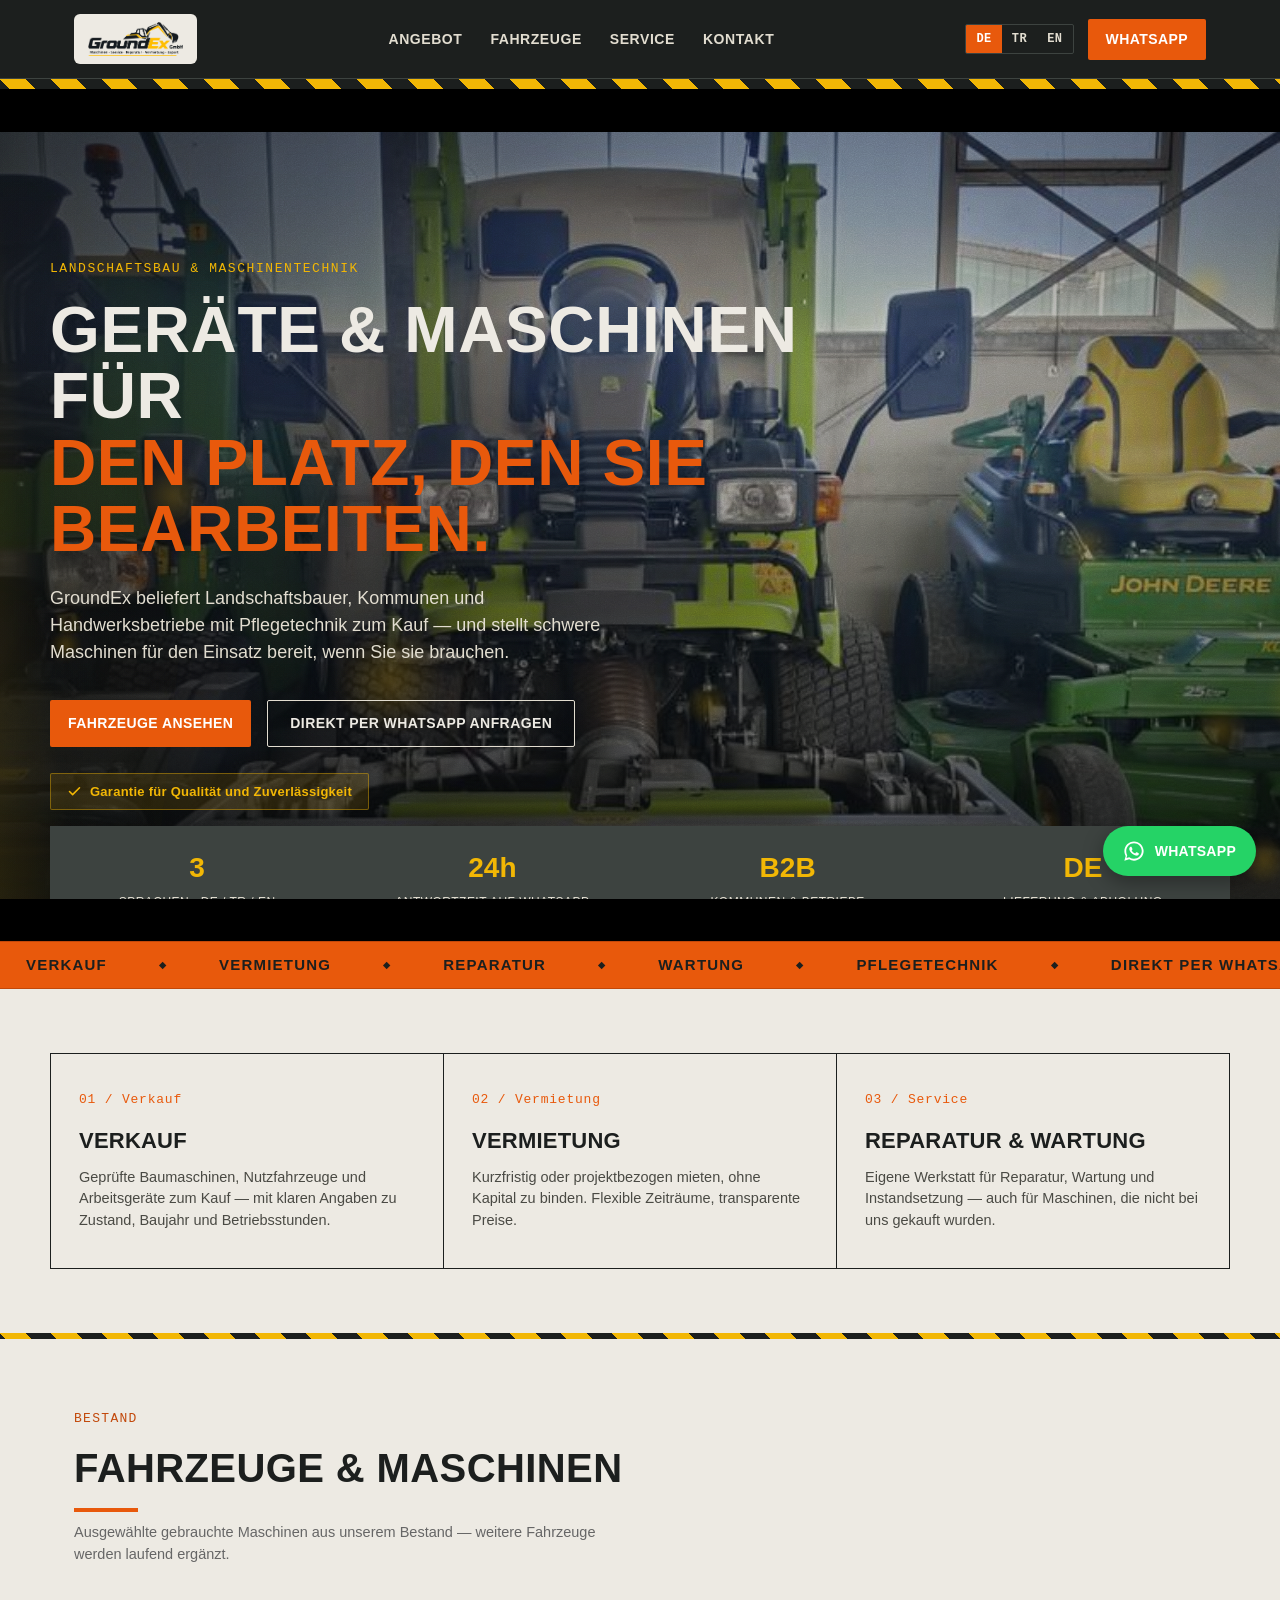
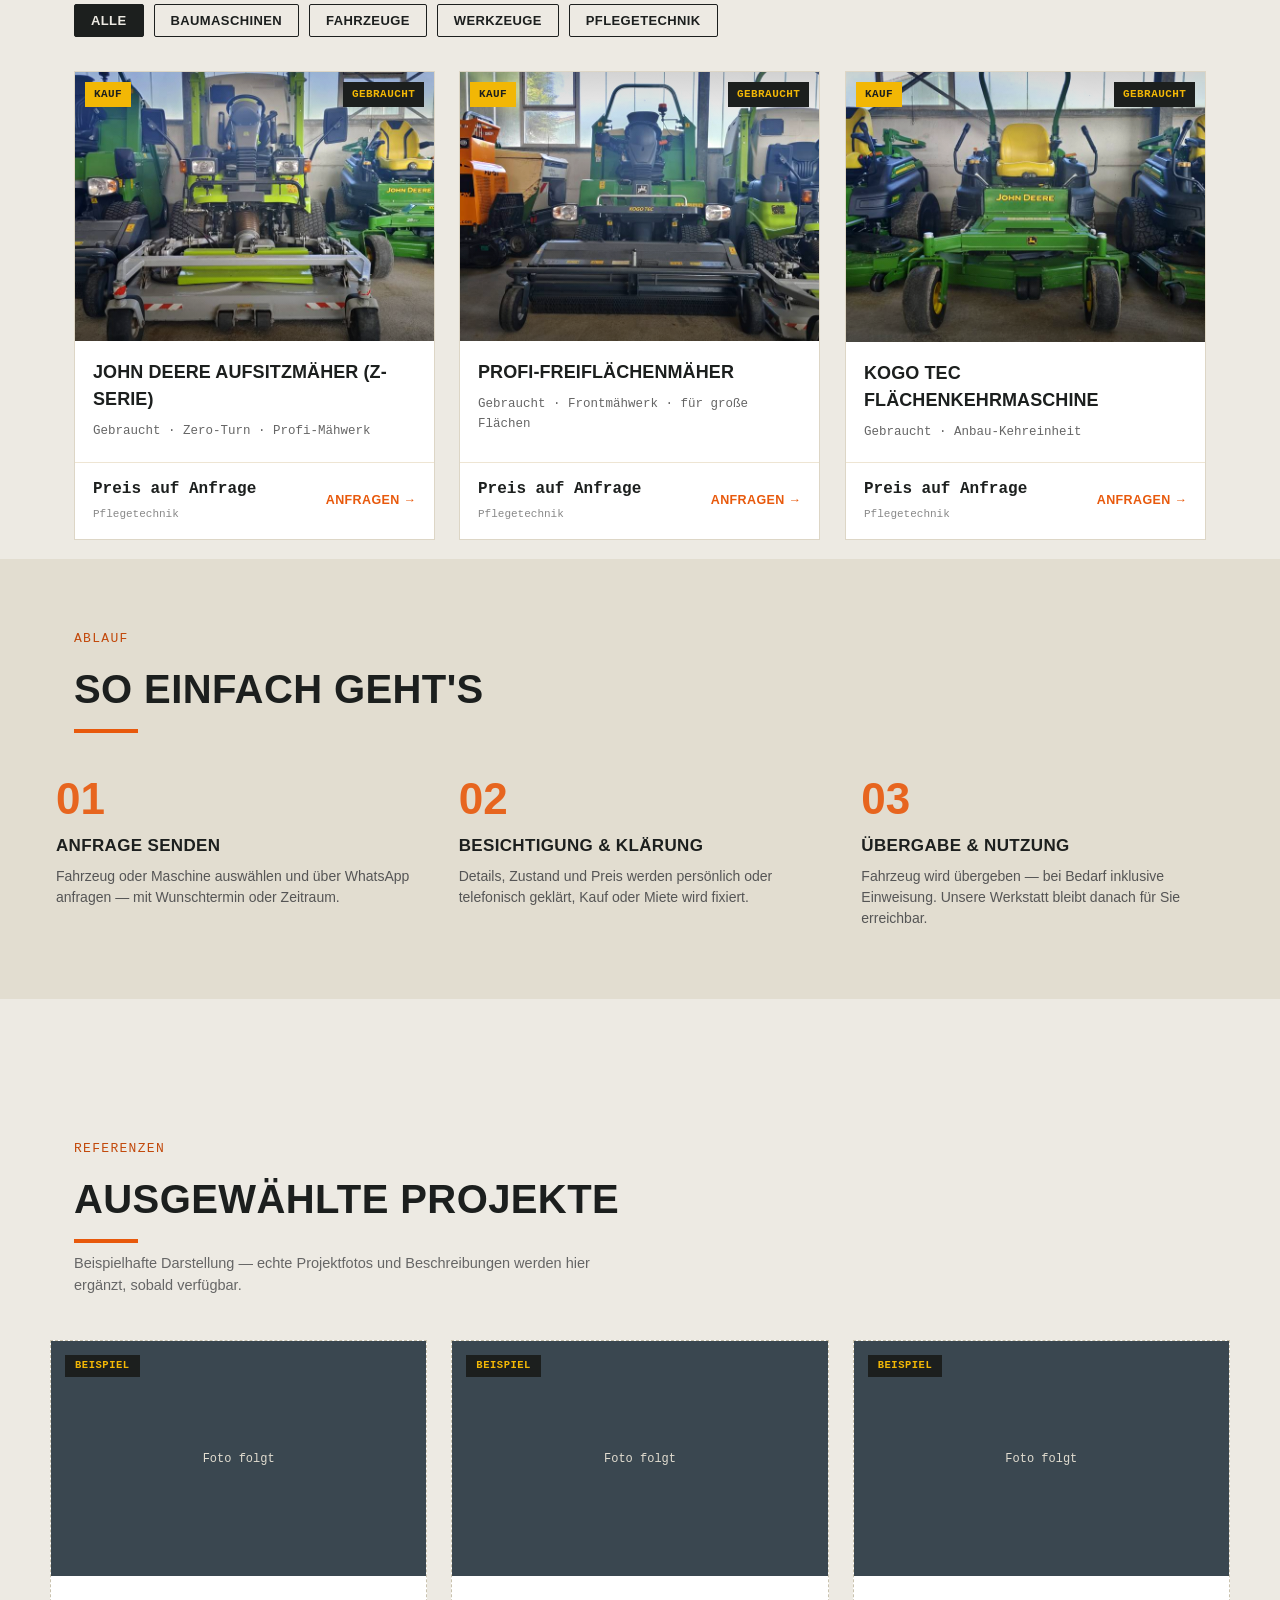
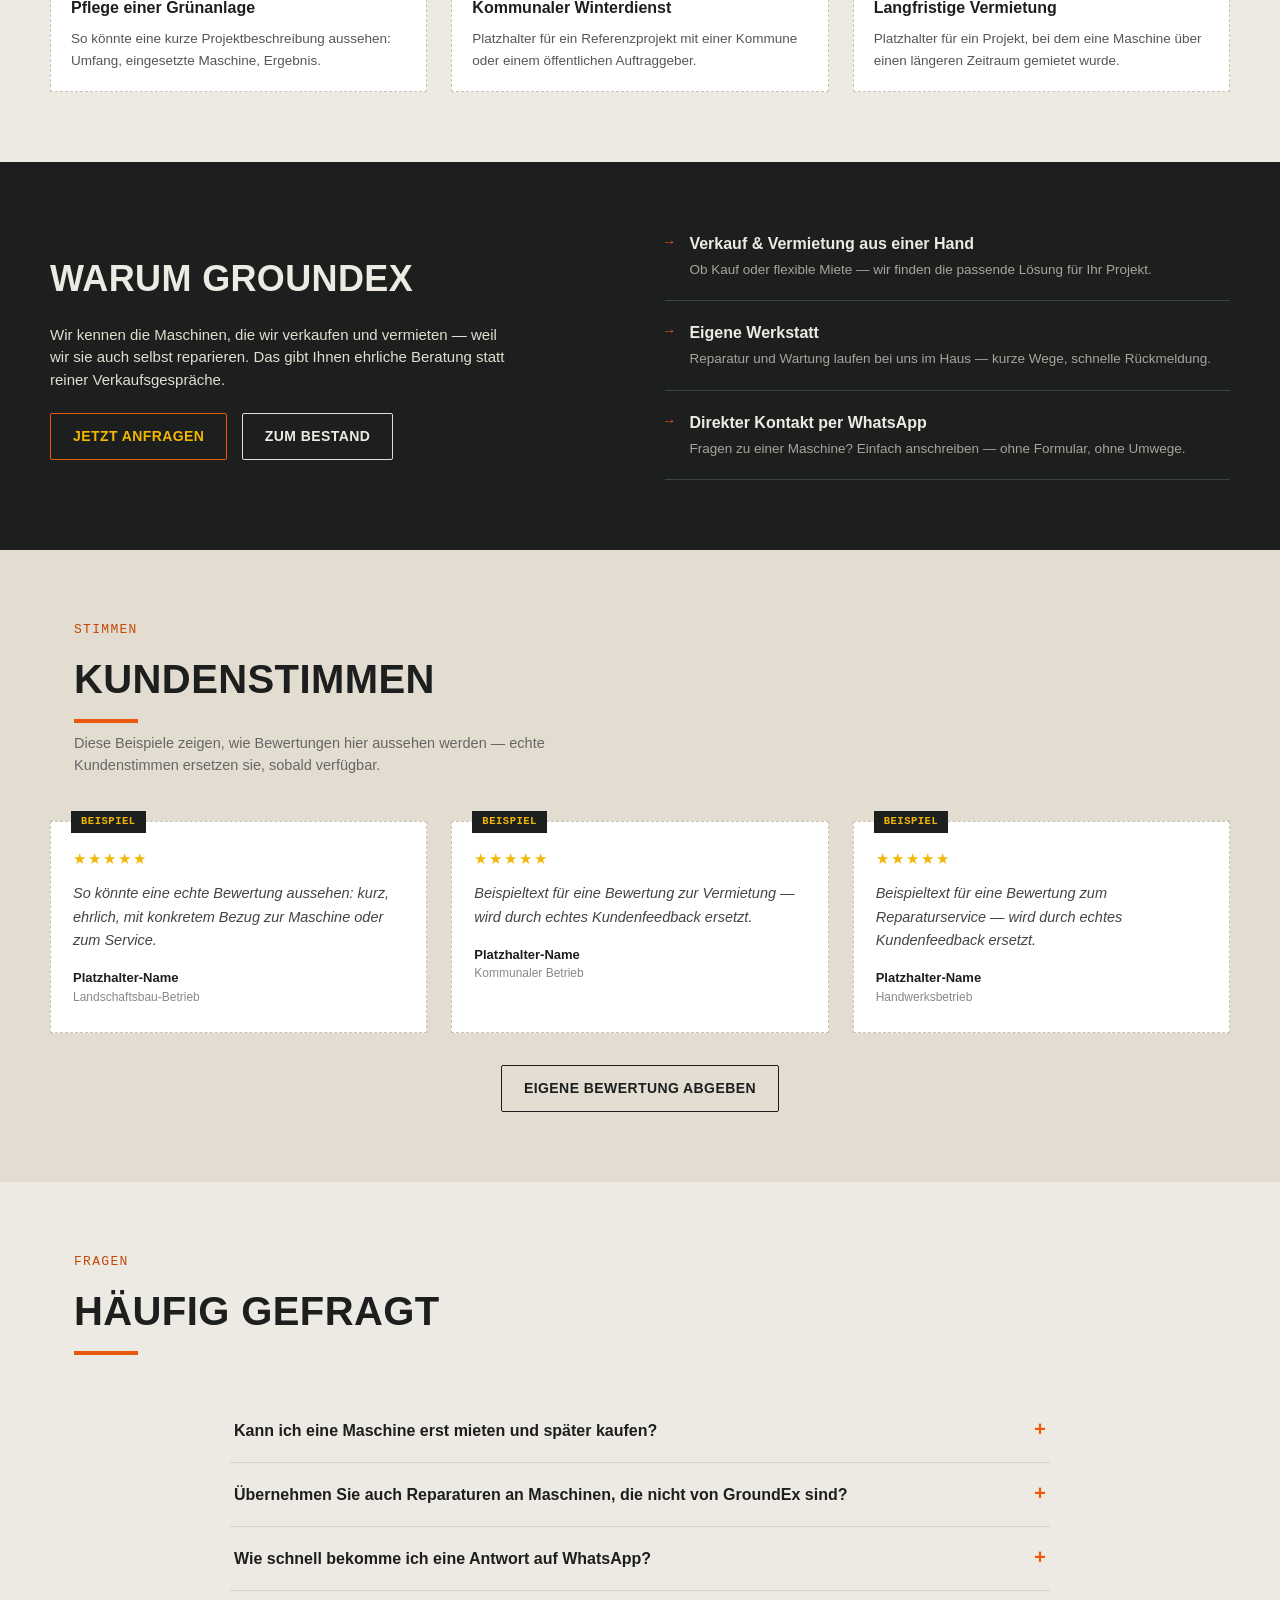
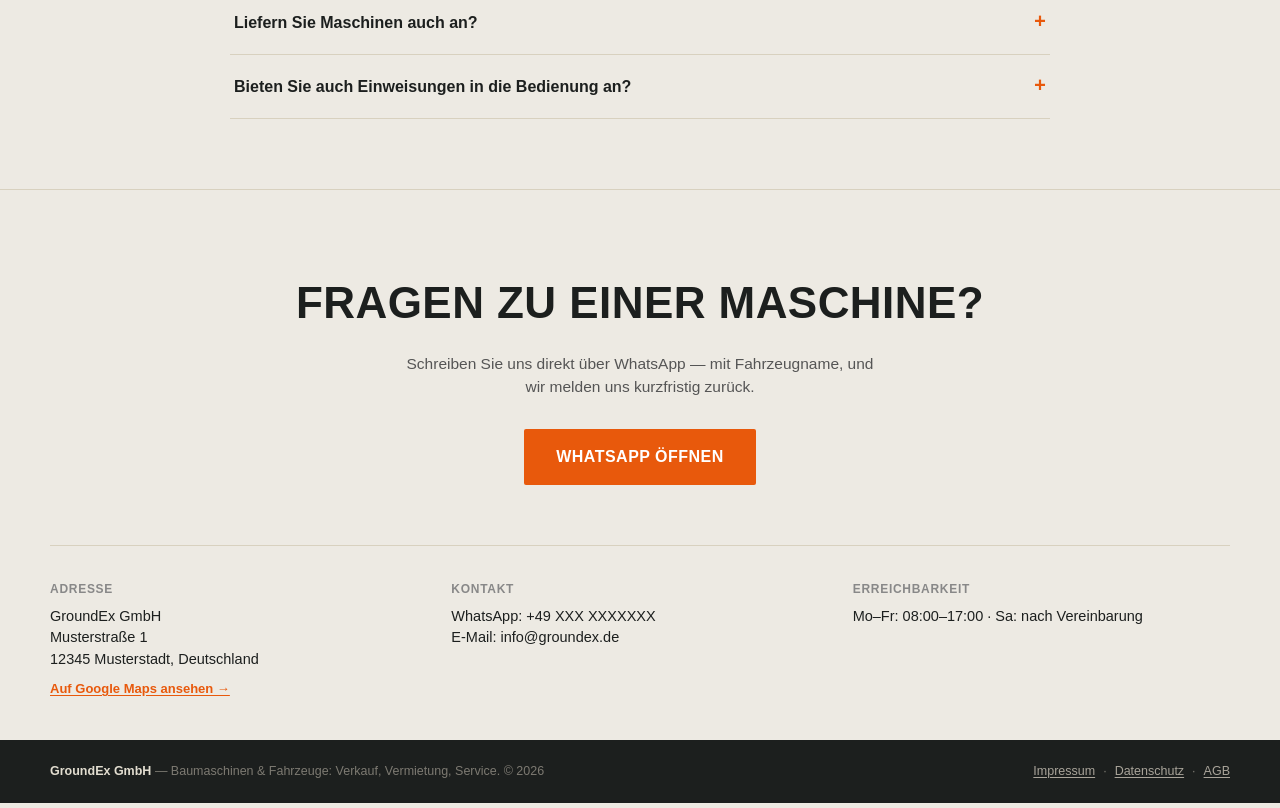
==== index.html @ 636bd512 "Update index.html" ====
<!DOCTYPE html>
<!--
  GroundEx GmbH — Website-Entwurf / Site Taslağı v2
  Dil seçenekli: DE (varsayılan) / TR / EN

  ================= TÜRKÇE NOTLAR =================
  1) WHATSAPP_NUMBER: script içinde en üstte, kendi numaranla değiştir.
  2) Yeni araç/malzeme eklemek: script içinde "const machines" dizisini bul.
     Yeni bir kayıt eklemek için mevcutlardan birini kopyala, sona yapıştır, bilgileri değiştir. Örnek:

     { name:"Örnek Makine Adı", category:"baumaschinen", type:"kauf", price:"10.000 €", specs:"Baujahr 2020 · 500 Bh", image:"" }

     category şu üç değerden biri olmalı: "baumaschinen" | "fahrzeuge" | "werkzeuge"
     type şu üç değerden biri olmalı:     "kauf" | "miete" | "kauf_miete"
     image alanına fotoğraf linki yazarsan foto görünür, boş "" bırakırsan ikon görünür.
     name, price, specs alanlarını istediğin dilde/serbest yazabilirsin — bunlar otomatik çevrilmez,
     sadece category ve type etiketleri (Satılık/Kiralık, İş Makineleri/Araçlar vb.) dile göre otomatik değişir.
  3) Metin çevirileri: script içinde "const i18n" bölümünde de/tr/en olarak var,
     istersen buradan da düzenleyebilirsin.
  4) Adres/e-posta/telefon: HTML içinde "Kontakt/İletişim/Contact" bölümündeki placeholder'lar.
  ==================================================
-->
<html lang="de">
<head>
<meta charset="UTF-8">
<meta name="viewport" content="width=device-width, initial-scale=1.0">
<meta http-equiv="Content-Security-Policy" content="default-src 'none'; img-src 'self' data:; style-src 'self' 'unsafe-inline' https://fonts.googleapis.com; font-src https://fonts.gstatic.com; script-src 'self' 'unsafe-inline'; base-uri 'none'; form-action 'none'; frame-ancestors 'none';">
<meta name="referrer" content="strict-origin-when-cross-origin">
<title>GroundEx GmbH — Landschaftsbau &amp; Maschinentechnik: Verkauf, Vermietung, Service</title>
<meta name="description" content="GroundEx GmbH beliefert Landschaftsbauer, Kommunen und Handwerksbetriebe mit Pflegetechnik zum Kauf und stellt schwere Maschinen zur Vermietung bereit. Eigener Reparaturservice, direkter Kontakt per WhatsApp.">
<meta name="robots" content="index, follow">
<link rel="canonical" href="https://emi0534.github.io/groundex-site/">
<!-- Sosyal medya paylaşım kartı (WhatsApp/Facebook/LinkedIn linki paylaşınca görünen önizleme) -->
<meta property="og:type" content="business.business">
<meta property="og:title" content="GroundEx GmbH — Landschaftsbau & Maschinentechnik">
<meta property="og:description" content="Maschinen & Geräte zum Kauf und zur Vermietung — plus eigener Reparaturservice. Direkt per WhatsApp erreichbar.">
<meta property="og:image" content="https://emi0534.github.io/groundex-site/images/social-preview.jpg">
<meta property="og:url" content="https://emi0534.github.io/groundex-site/">
<meta name="twitter:card" content="summary_large_image">
<!-- Google Search Console doğrulama: kendi kodunu aldığında buraya yapıştır -->
<meta name="google-site-verification" content="BURAYA_GOOGLE_SEARCH_CONSOLE_KODUNU_YAPISTIR">
<script type="application/ld+json">
{
  "@context": "https://schema.org",
  "@type": "LocalBusiness",
  "name": "GroundEx GmbH",
  "description": "Landschaftsbau- und Maschinentechnik: Verkauf, Vermietung und Reparatur von Pflegetechnik und Baumaschinen.",
  "address": {
    "@type": "PostalAddress",
    "streetAddress": "Musterstraße 1",
    "postalCode": "12345",
    "addressLocality": "Musterstadt",
    "addressCountry": "DE"
  },
  "telephone": "+49XXXXXXXXXX",
  "url": "https://emi0534.github.io/groundex-site/",
  "openingHours": "Mo-Fr 08:00-17:00"
}
</script>
<link rel="icon" type="image/png" href="[data-uri]">
<link rel="preconnect" href="https://fonts.googleapis.com">
<link href="https://fonts.googleapis.com/css2?family=Oswald:wght@500;600;700&family=Inter:wght@400;500;600;700&family=IBM+Plex+Mono:wght@500;600&display=swap" rel="stylesheet">
<style>
  :root{
    --asphalt:#1c1f1e;
    --asphalt-2:#262b29;
    --steel:#3a4750;
    --concrete:#edeae3;
    --concrete-2:#e2ddd0;
    --orange:#e8590c;
    --orange-dark:#c2480a;
    --yellow:#f2b705;
    --line:#3d4340;
  }
  *{margin:0;padding:0;box-sizing:border-box;}
  html{scroll-behavior:smooth;}
  body{
    font-family:'Inter',sans-serif;
    background:var(--concrete);
    color:var(--asphalt);
    line-height:1.5;
    -webkit-font-smoothing:antialiased;
  }
  h1,h2,h3,.display{
    font-family:'Oswald',sans-serif;
    text-transform:uppercase;
    letter-spacing:0.01em;
    font-weight:600;
  }
  .mono{font-family:'IBM Plex Mono',monospace;}
  a{color:inherit;text-decoration:none;}
  .stripe{
    height:10px;
    background:repeating-linear-gradient(45deg,var(--yellow) 0 18px, var(--asphalt) 18px 36px);
    background-size:51px 51px;
    animation:stripe-move 2.4s linear infinite;
  }
  .stripe.thin{height:6px;}
  @keyframes stripe-move{
    0%{background-position:0 0;}
    100%{background-position:51px 0;}
  }
  @media (prefers-reduced-motion: reduce){
    .stripe{animation:none;}
  }
  .wrap{max-width:1180px;margin:0 auto;padding:0 24px;}

  /* SCROLL REVEAL */
  .reveal{opacity:0;transform:translateY(18px);transition:opacity .6s ease, transform .6s ease;}
  .reveal.in-view{opacity:1;transform:translateY(0);}

  /* NAV */
  header{position:sticky;top:0;z-index:50;background:var(--asphalt);border-bottom:1px solid var(--line);}
  .navbar{display:flex;align-items:center;justify-content:space-between;padding:14px 24px;max-width:1180px;margin:0 auto;gap:16px;}
  .logo{display:flex;align-items:center;gap:2px;font-family:'Oswald',sans-serif;font-weight:700;font-size:22px;color:var(--concrete);letter-spacing:0.02em;flex-shrink:0;
    background:var(--concrete);padding:8px 14px;border-radius:6px;}
  .logo img{height:34px;width:auto;display:block;}
  .tagline-badge{display:inline-flex;align-items:center;gap:8px;background:rgba(242,183,5,0.12);border:1px solid rgba(242,183,5,0.4);color:var(--yellow);padding:8px 16px;border-radius:2px;font-size:13px;font-weight:600;letter-spacing:0.02em;margin-top:26px;}
  .tagline-badge svg{width:15px;height:15px;flex-shrink:0;}
  .logo span.box{background:var(--orange);color:var(--asphalt);padding:2px 8px;margin-left:2px;}
  nav.links{display:flex;gap:28px;}
  nav.links a{color:var(--concrete-2);font-size:14px;font-weight:600;text-transform:uppercase;letter-spacing:0.04em;transition:color .15s;}
  nav.links a:hover{color:var(--yellow);}
  .nav-right{display:flex;align-items:center;gap:14px;}
  .lang-switch{display:flex;border:1px solid var(--line);border-radius:2px;overflow:hidden;}
  .lang-btn{background:transparent;border:none;color:var(--concrete-2);font-family:'IBM Plex Mono',monospace;font-size:12px;font-weight:600;padding:7px 10px;cursor:pointer;letter-spacing:0.04em;transition:.15s;}
  .lang-btn.active{background:var(--orange);color:#fff;}
  .lang-btn:not(.active):hover{color:var(--yellow);}
  .wa-btn{display:inline-flex;align-items:center;gap:8px;background:var(--orange);color:#fff;padding:10px 18px;font-weight:700;font-size:14px;text-transform:uppercase;letter-spacing:0.03em;border-radius:2px;transition:background .15s, transform .15s;border:none;cursor:pointer;white-space:nowrap;}
  .wa-btn:hover{background:var(--orange-dark);transform:translateY(-1px);}
  .menu-toggle{display:none;background:none;border:none;color:var(--concrete);font-size:24px;cursor:pointer;}

  /* FLOATING WHATSAPP BUTTON */
  .wa-float{
    position:fixed;bottom:24px;right:24px;z-index:100;
    display:flex;align-items:center;gap:10px;
    background:#25D366;color:#fff;
    padding:14px 20px;border-radius:50px;
    box-shadow:0 6px 20px rgba(0,0,0,0.35);
    font-weight:700;font-size:14px;letter-spacing:0.02em;
    text-transform:uppercase;
    transition:transform .15s, box-shadow .15s;
  }
  .wa-float:hover{transform:translateY(-2px) scale(1.03);box-shadow:0 10px 26px rgba(0,0,0,0.4);}
  .wa-float svg{width:22px;height:22px;flex-shrink:0;}
  .wa-float .pulse{
    position:absolute;inset:0;border-radius:50px;
    box-shadow:0 0 0 0 rgba(37,211,102,0.55);
    animation:wa-pulse 2.2s infinite;
    pointer-events:none;
  }
  @keyframes wa-pulse{
    0%{box-shadow:0 0 0 0 rgba(37,211,102,0.55);}
    70%{box-shadow:0 0 0 16px rgba(37,211,102,0);}
    100%{box-shadow:0 0 0 0 rgba(37,211,102,0);}
  }
  @media (max-width:560px){
    .wa-float{bottom:16px;right:16px;padding:13px 16px;}
    .wa-float span.wa-float-label{display:none;}
  }


  /* HERO */
  .hero{background:linear-gradient(180deg,var(--asphalt) 0%, var(--asphalt-2) 100%);color:var(--concrete);padding:90px 24px 70px;position:relative;overflow:hidden;}

  /* SİNEMATİK ARKA PLAN FOTOĞRAFI — yavaş Ken Burns zoom + sinema renk tonlaması */
  .hero-bg{
    position:absolute;inset:0;z-index:0;
    background-size:cover;background-position:center 35%;
    filter:grayscale(0.1) contrast(1.05) brightness(0.85) sepia(0.08) saturate(1.15);
    animation:ken-burns 26s ease-in-out infinite alternate;
    will-change:transform;
  }
  @keyframes ken-burns{
    from{transform:scale(1.0) translate(0,0);}
    to{transform:scale(1.12) translate(-1%,-1%);}
  }
  .hero-grade{
    position:absolute;inset:0;z-index:0;pointer-events:none;
    background:
      linear-gradient(180deg, rgba(10,12,13,0.35) 0%, rgba(10,12,13,0.12) 30%, rgba(10,12,13,0.5) 78%, rgba(10,12,13,0.88) 100%),
      linear-gradient(90deg, rgba(10,12,13,0.62) 0%, rgba(10,12,13,0.15) 50%, transparent 68%),
      radial-gradient(ellipse at center, transparent 50%, rgba(0,0,0,0.32) 100%);
  }
  /* FİLM GRAIN — hafif, titreşen tanecik dokusu */
  .hero-grain{
    position:absolute;inset:0;z-index:0;pointer-events:none;opacity:0.5;mix-blend-mode:overlay;
    background-image:url("data:image/svg+xml;utf8,<svg xmlns='http://www.w3.org/2000/svg' width='120' height='120'><filter id='n'><feTurbulence type='fractalNoise' baseFrequency='0.9' numOctaves='2' stitchTiles='stitch'/><feColorMatrix type='saturate' values='0'/></filter><rect width='100%25' height='100%25' filter='url(%23n)' opacity='0.6'/></svg>");
    animation:grain-shift 0.6s steps(4) infinite;
  }
  @keyframes grain-shift{
    0%{transform:translate(0,0);}
    25%{transform:translate(-2%,1%);}
    50%{transform:translate(1%,-2%);}
    75%{transform:translate(-1%,-1%);}
    100%{transform:translate(0,0);}
  }
  /* LETTERBOX — sinema formatı üst/alt bantlar */
  .letterbox{position:absolute;left:0;right:0;background:#000;z-index:4;pointer-events:none;}
  .letterbox-top{top:0;height:5%;}
  .letterbox-bottom{bottom:0;height:5%;}
  @media (max-width:700px){.letterbox{height:3.2%;}}
  @media (prefers-reduced-motion: reduce){
    .hero-bg{animation:none;}
    .hero-grain{animation:none;}
  }
  .hero::before{content:"";position:absolute;right:-10%;top:-20%;width:600px;height:600px;background:radial-gradient(circle, rgba(232,89,12,0.16) 0%, transparent 70%);}
  .hero-inner{max-width:1180px;margin:0 auto;position:relative;}

  /* İŞ MAKİNESİ SİLÜETLERİ — ufukta sürekli kayan, sıcak ışıkla arkadan aydınlatılmış sahne */
  .skyline{position:absolute;left:0;right:0;bottom:190px;overflow:hidden;pointer-events:none;z-index:0;}
  .skyline-track{display:flex;width:200%;height:100%;will-change:transform;}
  .skyline-svg{width:50%;height:100%;flex-shrink:0;display:block;}
  .skyline-far{height:70px;opacity:0.3;filter:blur(0.5px);}
  .skyline-far .skyline-track{animation:skyline-scroll 55s linear infinite;}
  .skyline-near{height:95px;opacity:0.55;bottom:150px;}
  .skyline-near .skyline-track{animation:skyline-scroll 30s linear infinite reverse;}
  @keyframes skyline-scroll{
    from{transform:translateX(0);}
    to{transform:translateX(-50%);}
  }
  @media (prefers-reduced-motion: reduce){
    .skyline-track{animation:none;}
  }
  @media (max-width:960px){
    .skyline{display:none;}
  }
  .light-sweep{
    position:absolute;inset:0;overflow:hidden;pointer-events:none;z-index:0;
  }
  .light-sweep::before{
    content:"";position:absolute;top:-30%;left:-40%;width:55%;height:160%;
    background:linear-gradient(78deg, transparent 0%, rgba(242,183,5,0.02) 30%, rgba(242,183,5,0.22) 50%, rgba(255,255,255,0.06) 52%, rgba(242,183,5,0.22) 54%, rgba(242,183,5,0.02) 70%, transparent 100%);
    transform:rotate(6deg);
    animation:sweep 6s ease-in-out infinite;
  }
  @keyframes sweep{
    0%{left:-50%;}
    50%{left:85%;}
    100%{left:-50%;}
  }
  /* Yavaş "nefes alan" arka plan parlaması — sürekli, göze çarpan büyüyüp küçülme */
  .hero::before{
    animation:glow-pulse 5s ease-in-out infinite;
  }
  @keyframes glow-pulse{
    0%,100%{opacity:0.7;transform:scale(1);}
    50%{opacity:1;transform:scale(1.15);}
  }

  /* SİNEMATİK METİN GİRİŞİ — sayfa yüklenince kademeli beliren başlık/metin/butonlar */
  .cinema-in{
    opacity:0;transform:translateY(28px);
    animation:cinema-reveal 0.9s cubic-bezier(.16,.84,.44,1) forwards;
  }
  .cinema-in.d1{animation-delay:.05s;}
  .cinema-in.d2{animation-delay:.18s;}
  .cinema-in.d3{animation-delay:.34s;}
  .cinema-in.d4{animation-delay:.48s;}
  .cinema-in.d5{animation-delay:.62s;}
  @keyframes cinema-reveal{
    to{opacity:1;transform:translateY(0);}
  }
  @media (prefers-reduced-motion: reduce){
    .cinema-in{animation:none;opacity:1;transform:none;}
    .light-sweep::before{animation:none;display:none;}
  }

  /* TOZ / DUMAN BULUTLARI */
  .dust-field{position:absolute;inset:0;overflow:hidden;pointer-events:none;z-index:0;}
  .dust-mote{
    position:absolute;border-radius:50%;
    background:radial-gradient(circle, rgba(242,183,5,0.22) 0%, rgba(242,183,5,0.07) 45%, transparent 72%);
    filter:blur(2px);
    animation:dust-drift linear infinite;
    will-change:transform,opacity;
  }
  @keyframes dust-drift{
    0%{transform:translate(0,0) scale(0.8);opacity:0;}
    15%{opacity:0.6;}
    50%{transform:translate(var(--dx,40px),calc(var(--dy,-60px)*0.5)) scale(1.25);}
    85%{opacity:0.5;}
    100%{transform:translate(calc(var(--dx,40px)*2),var(--dy,-60px)) scale(1.5);opacity:0;}
  }
  @media (prefers-reduced-motion: reduce){
    .dust-mote{animation:none;display:none;}
  }
  .eyebrow{font-family:'IBM Plex Mono',monospace;font-size:13px;color:var(--yellow);letter-spacing:0.12em;text-transform:uppercase;margin-bottom:18px;}
  .hero h1{font-size:clamp(36px,6vw,64px);line-height:1.04;max-width:820px;margin-bottom:22px;}
  .hero h1 em{color:var(--orange);font-style:normal;display:block;}
  .hero p.lead{font-size:18px;color:var(--concrete-2);max-width:560px;margin-bottom:34px;font-weight:400;}
  .hero-ctas{display:flex;gap:16px;flex-wrap:wrap;}
  .stats-strip{max-width:1180px;margin:56px auto 0;display:grid;grid-template-columns:repeat(4,1fr);gap:1px;background:var(--line);border-top:1px solid var(--line);position:relative;}
  .stat{padding:20px 8px 0;text-align:center;}
  .stat-num{font-family:'Oswald',sans-serif;font-size:28px;font-weight:700;color:var(--yellow);}
  .stat-label{font-size:12px;color:var(--concrete-2);text-transform:uppercase;letter-spacing:0.04em;margin-top:4px;}
  @media (max-width:700px){.stats-strip{grid-template-columns:repeat(2,1fr);row-gap:20px;}}
  .btn-outline{display:inline-flex;align-items:center;gap:8px;border:1.5px solid var(--concrete-2);color:var(--concrete);padding:12px 22px;font-weight:600;font-size:14px;text-transform:uppercase;letter-spacing:0.03em;border-radius:2px;transition:border-color .15s, color .15s;}
  .btn-outline:hover{border-color:var(--yellow);color:var(--yellow);}

  /* SERVICES */
  .services{background:var(--concrete);padding:64px 24px;}
  .services-grid{max-width:1180px;margin:0 auto;display:grid;grid-template-columns:repeat(3,1fr);gap:1px;background:var(--asphalt);border:1px solid var(--asphalt);}
  .service-card{background:var(--concrete);padding:36px 28px;}
  .service-card .num{font-family:'IBM Plex Mono',monospace;color:var(--orange);font-size:13px;letter-spacing:0.06em;margin-bottom:14px;display:block;}
  .service-card h3{font-size:22px;margin-bottom:10px;}
  .service-card p{font-size:14.5px;color:#4a4a44;}

  /* SECTION HEADS */
  .section-head{max-width:1180px;margin:0 auto;padding:70px 24px 10px;}
  .section-head .eyebrow-dark{font-family:'IBM Plex Mono',monospace;font-size:13px;color:var(--orange-dark);letter-spacing:0.1em;text-transform:uppercase;margin-bottom:10px;}
  .section-head h2{font-size:clamp(28px,4vw,40px);}
  .section-head p.note{color:#666;font-size:14.5px;margin-top:10px;max-width:560px;}

  /* FILTER TABS */
  .filters{max-width:1180px;margin:28px auto 0;padding:0 24px;display:flex;gap:10px;flex-wrap:wrap;}
  .filter-btn{background:transparent;border:1.5px solid var(--asphalt);color:var(--asphalt);padding:8px 16px;font-size:13px;font-weight:600;text-transform:uppercase;letter-spacing:0.03em;cursor:pointer;border-radius:2px;transition:.15s;}
  .filter-btn.active, .filter-btn:hover{background:var(--asphalt);color:var(--concrete);}

  /* MACHINE GRID */
  .machine-grid{max-width:1180px;margin:0 auto;padding:34px 24px 20px;display:grid;grid-template-columns:repeat(3,1fr);gap:24px;}
  .card{background:#fff;border:1px solid #ddd6c6;display:flex;flex-direction:column;transition:transform .18s, box-shadow .18s;}
  .card:hover{transform:translateY(-4px);box-shadow:0 10px 24px rgba(28,31,30,0.12);}
  .card-media{aspect-ratio:4/3;background:var(--steel);display:flex;align-items:center;justify-content:center;position:relative;overflow:hidden;}
  .card-media img{width:100%;height:100%;object-fit:cover;transition:transform .4s ease;}
  .card:hover .card-media img{transform:scale(1.08);}
  .card-media .icon{width:64px;height:64px;stroke:var(--concrete-2);opacity:0.85;}
  .badge{position:absolute;top:10px;left:10px;background:var(--yellow);color:var(--asphalt);font-family:'IBM Plex Mono',monospace;font-size:11px;font-weight:600;padding:4px 9px;letter-spacing:0.04em;text-transform:uppercase;}
  .badge.example{background:var(--asphalt);color:var(--yellow);left:auto;right:10px;top:10px;}
  .card-body{padding:18px 18px 20px;display:flex;flex-direction:column;gap:8px;flex:1;}
  .card-body h3{font-size:18px;letter-spacing:0.005em;}
  .card-body .specs{font-size:12.5px;color:#666;line-height:1.6;}
  .card-footer{display:flex;align-items:center;justify-content:space-between;padding:14px 18px;border-top:1px solid #eee5d3;}
  .price{font-family:'IBM Plex Mono',monospace;font-weight:600;font-size:16px;color:var(--asphalt);}
  .price small{font-size:11px;color:#888;font-weight:500;}
  .detail-btn{font-size:12.5px;font-weight:700;color:var(--orange);text-transform:uppercase;letter-spacing:0.03em;display:flex;align-items:center;gap:5px;}
  .detail-btn:hover{color:var(--orange-dark);}

  /* PROCESS */
  .process{background:var(--concrete-2);padding:70px 24px;}
  .process-grid{max-width:1180px;margin:34px auto 0;display:grid;grid-template-columns:repeat(3,1fr);gap:28px;}
  .process-step{position:relative;padding-left:6px;}
  .process-step .step-num{font-family:'Oswald',sans-serif;font-size:44px;font-weight:700;color:var(--orange);opacity:0.9;line-height:1;margin-bottom:12px;}
  .process-step h4{font-size:17px;text-transform:uppercase;margin-bottom:8px;letter-spacing:0.02em;}
  .process-step p{font-size:14px;color:#555;}

  /* WHY US */
  .why{background:var(--asphalt);color:var(--concrete);padding:70px 24px;}
  .why-inner{max-width:1180px;margin:0 auto;display:grid;grid-template-columns:1fr 1fr;gap:50px;align-items:center;}
  .why h2{font-size:clamp(26px,4vw,36px);margin-bottom:18px;}
  .why p.lead-p{color:var(--concrete-2);font-size:15px;margin-bottom:22px;max-width:460px;}
  .why-list{display:flex;flex-direction:column;gap:0;}
  .why-item{display:flex;gap:16px;padding:20px 0;border-bottom:1px solid var(--line);}
  .why-item:first-child{padding-top:0;}
  .why-item .mark{color:var(--orange);font-family:'IBM Plex Mono',monospace;font-weight:600;font-size:14px;}
  .why-item h4{font-size:16px;margin-bottom:4px;text-transform:none;font-family:'Inter',sans-serif;font-weight:700;}
  .why-item p{font-size:13.5px;color:#a9a49a;margin:0;max-width:100%;}

  /* FAQ */
  .faq{background:var(--concrete);padding:70px 24px;}
  .faq-list{max-width:820px;margin:34px auto 0;}
  .faq-item{border-bottom:1px solid #d8d1bf;}
  .faq-q{width:100%;text-align:left;background:none;border:none;padding:20px 4px;display:flex;justify-content:space-between;align-items:center;cursor:pointer;font-size:16px;font-weight:600;color:var(--asphalt);gap:16px;}
  .faq-q .plus{font-family:'IBM Plex Mono',monospace;color:var(--orange);font-size:20px;transition:transform .2s;flex-shrink:0;}
  .faq-item.open .faq-q .plus{transform:rotate(45deg);}
  .faq-a{max-height:0;overflow:hidden;transition:max-height .25s ease;}
  .faq-a p{padding:0 4px 20px;font-size:14.5px;color:#555;max-width:640px;}

  /* TESTIMONIALS */
  .testimonials{background:var(--concrete-2);padding:70px 24px;}
  .testi-grid{max-width:1180px;margin:34px auto 0;display:grid;grid-template-columns:repeat(3,1fr);gap:24px;}
  .testi-card{background:#fff;border:1.5px dashed #c9c2ae;padding:26px 22px;position:relative;}
  .testi-tag{position:absolute;top:-11px;left:20px;background:var(--asphalt);color:var(--yellow);font-family:'IBM Plex Mono',monospace;font-size:10.5px;font-weight:600;padding:3px 10px;letter-spacing:0.05em;text-transform:uppercase;}
  .testi-stars{color:var(--yellow);font-size:15px;letter-spacing:2px;margin-bottom:12px;}
  .testi-text{font-size:14.5px;color:#444;line-height:1.6;margin-bottom:16px;font-style:italic;}
  .testi-author{font-size:13px;font-weight:700;color:var(--asphalt);}
  .testi-role{font-size:12px;color:#888;}
  .testi-note{max-width:1180px;margin:24px auto 0;font-size:13px;color:#777;text-align:center;}

  /* VAKA ÇALIŞMALARI / REFERANS PROJELER */
  .cases{background:var(--concrete);padding:70px 24px;}
  .cases-grid{max-width:1180px;margin:34px auto 0;display:grid;grid-template-columns:repeat(3,1fr);gap:24px;}
  .case-card{background:#fff;border:1.5px dashed #c9c2ae;padding:0;position:relative;overflow:hidden;}
  .case-tag{position:absolute;top:14px;left:14px;background:var(--asphalt);color:var(--yellow);font-family:'IBM Plex Mono',monospace;font-size:10.5px;font-weight:600;padding:3px 10px;letter-spacing:0.05em;text-transform:uppercase;z-index:2;}
  .case-media{aspect-ratio:16/10;background:var(--steel);display:flex;align-items:center;justify-content:center;color:var(--concrete-2);font-family:'IBM Plex Mono',monospace;font-size:12px;}
  .case-body{padding:20px;}
  .case-body h4{font-size:16px;margin-bottom:8px;}
  .case-body p{font-size:13.5px;color:#555;line-height:1.6;}
  @media (max-width:860px){.cases-grid{grid-template-columns:1fr;}}
  @media (max-width:860px){.testi-grid{grid-template-columns:1fr;}}

  /* CONTACT / FOOTER */
  .contact{background:var(--concrete);padding:80px 24px 40px;text-align:center;border-top:1px solid #d8d1bf;}
  .contact h2{font-size:clamp(28px,5vw,44px);margin-bottom:16px;}
  .contact p.lead-p{color:#555;max-width:480px;margin:0 auto 30px;font-size:15.5px;}
  .contact .wa-btn{padding:16px 32px;font-size:16px;}
  .contact-info{max-width:1180px;margin:60px auto 0;padding-top:34px;border-top:1px solid #d8d1bf;display:grid;grid-template-columns:repeat(3,1fr);gap:24px;text-align:left;}
  .contact-info h4{font-size:12px;text-transform:uppercase;letter-spacing:0.06em;color:#888;margin-bottom:8px;}
  .maps-link{display:inline-flex;align-items:center;gap:5px;margin-top:8px;font-size:13px;font-weight:700;color:var(--orange);text-decoration:underline;text-underline-offset:2px;}
  .maps-link:hover{color:var(--orange-dark);}
  .contact-info p{margin:0;color:var(--asphalt);font-size:14.5px;}
  footer{background:var(--asphalt);color:#7d7a72;padding:22px 24px;font-size:12.5px;}
  footer strong{color:var(--concrete-2);}
  .footer-inner{max-width:1180px;margin:0 auto;display:flex;flex-wrap:wrap;gap:10px 24px;align-items:center;justify-content:space-between;}
  .footer-links{display:flex;gap:8px;font-size:12.5px;}
  .footer-links a{color:#a9a49a;text-decoration:underline;text-underline-offset:2px;}
  .footer-links a:hover{color:var(--yellow);}
  .legal{background:#161918;padding:36px 24px;border-top:1px solid var(--line);}
  .legal-inner{max-width:820px;margin:0 auto;color:#cfc9bb;}
  .legal-inner h3{color:var(--concrete);font-size:18px;margin-bottom:14px;}
  .legal-inner p{font-size:13.5px;line-height:1.7;margin-bottom:10px;}
  .legal-warning{background:rgba(242,183,5,0.1);border:1px solid rgba(242,183,5,0.35);color:var(--yellow);padding:10px 14px;font-size:12.5px !important;border-radius:2px;}

  @media (max-width:860px){
    nav.links{display:none;}
    .menu-toggle{display:block;}
    .services-grid{grid-template-columns:1fr;}
    .machine-grid{grid-template-columns:1fr 1fr;}
    .process-grid{grid-template-columns:1fr;}
    .why-inner{grid-template-columns:1fr;}
    .contact-info{grid-template-columns:1fr;text-align:center;}
  }
  @media (max-width:560px){
    .machine-grid{grid-template-columns:1fr;}
    .hero{padding:60px 20px 50px;}
    .nav-right{gap:8px;}
  }
</style>
  <link rel="stylesheet" href="groundex-extras.css">
<script src="groundex-extras.js" defer></script>
<body>

<header>
  <div class="navbar">
    <a href="#top" class="logo"><img src="[data-uri]" alt="GroundEx GmbH Logo"></a>
    <nav class="links">
      <a href="#angebot" data-i18n="nav_angebot"></a>
      <a href="#fahrzeuge" data-i18n="nav_fahrzeuge"></a>
      <a href="#service" data-i18n="nav_service"></a>
      <a href="#kontakt" data-i18n="nav_kontakt"></a>
    </nav>
    <div class="nav-right">
      <div class="lang-switch" id="lang-switch">
        <button class="lang-btn" data-lang="de">DE</button>
        <button class="lang-btn" data-lang="tr">TR</button>
        <button class="lang-btn" data-lang="en">EN</button>
      </div>
      <a class="wa-btn" id="wa-nav" href="#" target="_blank" rel="noopener noreferrer" data-i18n="nav_wa"></a>
      <button class="menu-toggle" aria-label="Menü">☰</button>
    </div>
  </div>
</header>
<div class="stripe"></div>

<section class="hero" id="top">
  <div class="hero-bg" id="hero-bg"></div>
  <div class="hero-grade"></div>
  <div class="hero-grain"></div>
  <div class="letterbox letterbox-top"></div>
  <div class="letterbox letterbox-bottom"></div>
  <div class="light-sweep"></div>
  <div class="dust-field" id="dust-field"></div>
  <div class="hero-inner">
    <div class="eyebrow cinema-in d1" data-i18n="hero_eyebrow"></div>
    <h1 class="cinema-in d2"><span data-i18n="hero_h1_1"></span><em data-i18n="hero_h1_em"></em></h1>
    <p class="lead cinema-in d3" data-i18n="hero_lead"></p>
    <div class="hero-ctas cinema-in d4">
      <a href="#fahrzeuge" class="wa-btn" data-i18n="hero_cta1"></a>
      <a href="#" id="wa-hero" target="_blank" rel="noopener noreferrer" class="btn-outline" data-i18n="hero_cta2"></a>
    </div>
    <div class="tagline-badge cinema-in d5">
      <svg viewBox="0 0 24 24" fill="none" stroke="currentColor" stroke-width="2.5" stroke-linecap="round" stroke-linejoin="round"><polyline points="20 6 9 17 4 12"></polyline></svg>
      <span data-i18n="tagline"></span>
    </div>
  </div>
  <div class="stats-strip reveal">
    <div class="stat"><div class="stat-num" data-count="3">0</div><div class="stat-label" data-i18n="stat1_label"></div></div>
    <div class="stat"><div class="stat-num" data-count="24h">0h</div><div class="stat-label" data-i18n="stat2_label"></div></div>
    <div class="stat"><div class="stat-num" data-count="B2B">B2B</div><div class="stat-label" data-i18n="stat3_label"></div></div>
    <div class="stat"><div class="stat-num" data-count="DE" data-i18n="stat4_num">DE</div><div class="stat-label" data-i18n="stat4_label"></div></div>
  </div>
</section>

<section class="services" id="angebot">
  <div class="services-grid">
    <div class="service-card reveal">
      <span class="num" data-i18n="svc1_num"></span>
      <h3 data-i18n="svc1_title"></h3>
      <p data-i18n="svc1_desc"></p>
    </div>
    <div class="service-card reveal">
      <span class="num" data-i18n="svc2_num"></span>
      <h3 data-i18n="svc2_title"></h3>
      <p data-i18n="svc2_desc"></p>
    </div>
    <div class="service-card reveal">
      <span class="num" data-i18n="svc3_num"></span>
      <h3 data-i18n="svc3_title"></h3>
      <p data-i18n="svc3_desc"></p>
    </div>
  </div>
</section>

<div class="stripe thin"></div>

<section id="fahrzeuge">
  <div class="section-head reveal">
    <div class="eyebrow-dark" data-i18n="fz_eyebrow"></div>
    <h2 data-i18n="fz_title"></h2>
    <p class="note" data-i18n="fz_note"></p>
  </div>

  <div class="filters" id="filters"></div>
  <div class="machine-grid" id="machine-grid"></div>
</section>

<section class="process" id="service">
  <div class="section-head" style="padding-top:0;">
    <div class="eyebrow-dark" data-i18n="process_eyebrow"></div>
    <h2 data-i18n="process_title"></h2>
  </div>
  <div class="process-grid">
    <div class="process-step reveal">
      <div class="step-num">01</div>
      <h4 data-i18n="step1_title"></h4>
      <p data-i18n="step1_desc"></p>
    </div>
    <div class="process-step reveal">
      <div class="step-num">02</div>
      <h4 data-i18n="step2_title"></h4>
      <p data-i18n="step2_desc"></p>
    </div>
    <div class="process-step reveal">
      <div class="step-num">03</div>
      <h4 data-i18n="step3_title"></h4>
      <p data-i18n="step3_desc"></p>
    </div>
  </div>
</section>

<section class="cases">
  <div class="section-head reveal">
    <div class="eyebrow-dark" data-i18n="cases_eyebrow"></div>
    <h2 data-i18n="cases_title"></h2>
    <p class="note" data-i18n="cases_note"></p>
  </div>
  <div class="cases-grid" id="cases-list"></div>
</section>

<section class="why">
  <div class="why-inner">
    <div class="reveal">
      <h2 data-i18n="why_title"></h2>
      <p class="lead-p" data-i18n="why_lead"></p>
      <a href="#kontakt" class="btn-outline" style="border-color:var(--orange);color:var(--yellow);" data-i18n="why_cta"></a>
      <a href="#fahrzeuge" class="btn-outline" style="border-color:var(--concrete-2);color:var(--concrete);margin-left:10px;" data-i18n="why_cta2"></a>
    </div>
    <div class="why-list reveal">
      <div class="why-item">
        <div class="mark">→</div>
        <div><h4 data-i18n="why1_title"></h4><p data-i18n="why1_desc"></p></div>
      </div>
      <div class="why-item">
        <div class="mark">→</div>
        <div><h4 data-i18n="why2_title"></h4><p data-i18n="why2_desc"></p></div>
      </div>
      <div class="why-item">
        <div class="mark">→</div>
        <div><h4 data-i18n="why3_title"></h4><p data-i18n="why3_desc"></p></div>
      </div>
    </div>
  </div>
</section>

<section class="testimonials">
  <div class="section-head" style="padding-top:0;">
    <div class="eyebrow-dark" data-i18n="testi_eyebrow"></div>
    <h2 data-i18n="testi_title"></h2>
    <p class="note" data-i18n="testi_note"></p>
  </div>
  <div class="testi-grid" id="testi-list"></div>
  <div style="text-align:center;margin-top:32px;">
    <a href="#" id="testi-cta" target="_blank" rel="noopener noreferrer" class="btn-outline" style="border-color:var(--asphalt);color:var(--asphalt);display:inline-flex;"></a>
  </div>
</section>

<section class="faq">
  <div class="section-head" style="padding-top:0;">
    <div class="eyebrow-dark" data-i18n="faq_eyebrow"></div>
    <h2 data-i18n="faq_title"></h2>
  </div>
  <div class="faq-list" id="faq-list"></div>
</section>

<section class="contact" id="kontakt">
  <h2 data-i18n="contact_title"></h2>
  <p class="lead-p" data-i18n="contact_lead"></p>
  <a href="#" id="wa-contact" target="_blank" rel="noopener noreferrer" class="wa-btn" data-i18n="contact_btn"></a>

  <div class="contact-info">
    <div>
      <h4 data-i18n="addr_label"></h4>
      <p>GroundEx GmbH<br>Musterstraße 1<br>12345 Musterstadt, Deutschland</p>
      <a href="#" id="maps-link" target="_blank" rel="noopener noreferrer" class="maps-link" data-i18n="addr_maps"></a>
    </div>
    <div>
      <h4 data-i18n="contact_label"></h4>
      <p>WhatsApp: +49 XXX XXXXXXX<br>E-Mail: info@groundex.de</p>
    </div>
    <div>
      <h4 data-i18n="hours_label"></h4>
      <p data-i18n="hours_value"></p>
    </div>
  </div>
</section>

<footer>
  <div class="footer-inner">
    <div><strong>GroundEx GmbH</strong> — <span data-i18n="footer_text"></span> © 2026</div>
    <div class="footer-links">
      <a href="impressum.html" data-i18n="footer_impressum"></a>
      <span>·</span>
      <a href="datenschutz.html" data-i18n="footer_datenschutz"></a>
      <span>·</span>
      <a href="agb.html" data-i18n="footer_agb"></a>
    </div>
  </div>
</footer>

<a href="#" id="wa-float" target="_blank" rel="noopener noreferrer" class="wa-float">
  <span class="pulse"></span>
  <svg viewBox="0 0 32 32" fill="currentColor"><path d="M16 2C8.28 2 2 8.28 2 16c0 2.62.7 5.08 1.92 7.2L2 30l6.98-1.87A13.9 13.9 0 0 0 16 30c7.72 0 14-6.28 14-14S23.72 2 16 2zm0 25.3c-2.32 0-4.5-.66-6.35-1.8l-.45-.27-4.14 1.1 1.11-4.03-.3-.47A11.28 11.28 0 0 1 4.7 16C4.7 9.76 9.76 4.7 16 4.7S27.3 9.76 27.3 16 22.24 27.3 16 27.3zm6.2-8.4c-.34-.17-2-1-2.3-1.1-.31-.11-.53-.17-.76.17-.22.34-.87 1.1-1.07 1.32-.2.23-.4.26-.74.09-.34-.17-1.43-.53-2.72-1.68-1-.9-1.68-2-1.88-2.34-.2-.34-.02-.52.15-.69.15-.15.34-.4.51-.6.17-.2.22-.34.34-.57.11-.23.06-.43-.03-.6-.09-.17-.76-1.85-1.05-2.53-.28-.67-.56-.58-.76-.59-.2-.01-.43-.01-.66-.01s-.6.09-.92.43c-.31.34-1.2 1.18-1.2 2.87s1.23 3.33 1.4 3.56c.17.23 2.42 3.7 5.86 5.19.82.35 1.46.56 1.96.72.82.26 1.57.22 2.16.13.66-.1 2-.82 2.28-1.6.28-.79.28-1.47.2-1.6-.09-.15-.31-.23-.65-.4z"/></svg>
  <span class="wa-float-label" data-i18n="nav_wa"></span>
</a>

<script>
  // ============ AYARLAR — buradan düzenle ============
  const WHATSAPP_NUMBER = "49XXXXXXXXXX"; // örn: "491701234567"
  // Adres değişince bu satırı güncelle — hem yazı hem Google Haritalar linki buradan otomatik oluşur.
  const COMPANY_ADDRESS = "Musterstraße 1, 12345 Musterstadt, Deutschland";

  // ============ ARAÇ / MALZEME LİSTESİ ============
  const machines = [
    { name:"John Deere Aufsitzmäher (Z-Serie)", category:"pflege", type:"kauf", price:"Preis auf Anfrage", specs:"Gebraucht · Zero-Turn · Profi-Mähwerk", image:"images/product1.jpg", used:true },
    { name:"Profi-Freiflächenmäher", category:"pflege", type:"kauf", price:"Preis auf Anfrage", specs:"Gebraucht · Frontmähwerk · für große Flächen", image:"images/product2.jpg", used:true },
    { name:"Kogo Tec Flächenkehrmaschine", category:"pflege", type:"kauf", price:"Preis auf Anfrage", specs:"Gebraucht · Anbau-Kehreinheit", image:"images/product3.jpg", used:true },
  ];

  // ============ ÇEVİRİLER ============
  // ============ YORUMLAR (moderasyonlu — Google Form'dan onaylananlar buraya eklenir) ============
  // Yeni onaylanmış bir yorum eklemek için: aşağıdaki listeye bir satır kopyala-yapıştır yap, bilgileri değiştir.
  // stars: 1-5 arası tam sayı.
  const REVIEW_FORM_URL = "https://forms.gle/PLACEHOLDER"; // Google Form linkini buraya yapıştır
  const testimonials = [
    { text:"So könnte eine echte Bewertung aussehen: kurz, ehrlich, mit konkretem Bezug zur Maschine oder zum Service.", author:"Platzhalter-Name", role:"Landschaftsbau-Betrieb", stars:5, example:true },
    { text:"Beispieltext für eine Bewertung zur Vermietung — wird durch echtes Kundenfeedback ersetzt.", author:"Platzhalter-Name", role:"Kommunaler Betrieb", stars:5, example:true },
    { text:"Beispieltext für eine Bewertung zum Reparaturservice — wird durch echtes Kundenfeedback ersetzt.", author:"Platzhalter-Name", role:"Handwerksbetrieb", stars:5, example:true },
  ];

  const i18n = {
    de: {
      nav_angebot:"Angebot", nav_fahrzeuge:"Fahrzeuge", nav_service:"Service", nav_kontakt:"Kontakt", nav_wa:"WhatsApp",
      hero_eyebrow:"Landschaftsbau & Maschinentechnik",
      hero_h1_1:"Geräte & Maschinen für ", hero_h1_em:"den Platz, den Sie bearbeiten.",
      hero_lead:"GroundEx beliefert Landschaftsbauer, Kommunen und Handwerksbetriebe mit Pflegetechnik zum Kauf — und stellt schwere Maschinen für den Einsatz bereit, wenn Sie sie brauchen.",
      hero_cta1:"Fahrzeuge ansehen", hero_cta2:"Direkt per WhatsApp anfragen",
      tagline:"Garantie für Qualität und Zuverlässigkeit",
      stat1_label:"Sprachen · DE / TR / EN", stat2_label:"Antwortzeit auf WhatsApp", stat3_label:"Kommunen & Betriebe", stat4_num:"DE", stat4_label:"Lieferung & Abholung",
      svc1_num:"01 / Verkauf", svc1_title:"Verkauf", svc1_desc:"Geprüfte Baumaschinen, Nutzfahrzeuge und Arbeitsgeräte zum Kauf — mit klaren Angaben zu Zustand, Baujahr und Betriebsstunden.",
      svc2_num:"02 / Vermietung", svc2_title:"Vermietung", svc2_desc:"Kurzfristig oder projektbezogen mieten, ohne Kapital zu binden. Flexible Zeiträume, transparente Preise.",
      svc3_num:"03 / Service", svc3_title:"Reparatur & Wartung", svc3_desc:"Eigene Werkstatt für Reparatur, Wartung und Instandsetzung — auch für Maschinen, die nicht bei uns gekauft wurden.",
      fz_eyebrow:"Bestand", fz_title:"Fahrzeuge & Maschinen",
      fz_note:"Ausgewählte gebrauchte Maschinen aus unserem Bestand — weitere Fahrzeuge werden laufend ergänzt.",
      process_eyebrow:"Ablauf", process_title:"So einfach geht's",
      step1_title:"Anfrage senden", step1_desc:"Fahrzeug oder Maschine auswählen und über WhatsApp anfragen — mit Wunschtermin oder Zeitraum.",
      step2_title:"Besichtigung & Klärung", step2_desc:"Details, Zustand und Preis werden persönlich oder telefonisch geklärt, Kauf oder Miete wird fixiert.",
      step3_title:"Übergabe & Nutzung", step3_desc:"Fahrzeug wird übergeben — bei Bedarf inklusive Einweisung. Unsere Werkstatt bleibt danach für Sie erreichbar.",
      why_cta2:"Zum Bestand", why_title:"Warum GroundEx", why_lead:"Wir kennen die Maschinen, die wir verkaufen und vermieten — weil wir sie auch selbst reparieren. Das gibt Ihnen ehrliche Beratung statt reiner Verkaufsgespräche.", why_cta:"Jetzt anfragen",
      why1_title:"Verkauf & Vermietung aus einer Hand", why1_desc:"Ob Kauf oder flexible Miete — wir finden die passende Lösung für Ihr Projekt.",
      why2_title:"Eigene Werkstatt", why2_desc:"Reparatur und Wartung laufen bei uns im Haus — kurze Wege, schnelle Rückmeldung.",
      why3_title:"Direkter Kontakt per WhatsApp", why3_desc:"Fragen zu einer Maschine? Einfach anschreiben — ohne Formular, ohne Umwege.",
      faq_eyebrow:"Fragen", faq_title:"Häufig gefragt",
      faq1_q:"Kann ich eine Maschine erst mieten und später kaufen?", faq1_a:"Ja, sprechen Sie uns einfach darauf an — wir prüfen gemeinsam, ob eine Anrechnung der Mietkosten möglich ist.",
      faq2_q:"Übernehmen Sie auch Reparaturen an Maschinen, die nicht von GroundEx sind?", faq2_a:"Ja, unsere Werkstatt repariert und wartet auch Fremdmaschinen und Fahrzeuge.",
      faq3_q:"Wie schnell bekomme ich eine Antwort auf WhatsApp?", faq3_a:"In der Regel innerhalb weniger Stunden während unserer Geschäftszeiten.",
      faq4_q:"Liefern Sie Maschinen auch an?", faq4_a:"Je nach Standort und Maschine ist eine Lieferung möglich — fragen Sie einfach bei der Anfrage danach.",
      faq5_q:"Bieten Sie auch Einweisungen in die Bedienung an?", faq5_a:"Ja, bei Übergabe erklären wir die wichtigsten Funktionen — bei Bedarf auch ausführlicher vor Ort.",
      cases_eyebrow:"Referenzen", cases_title:"Ausgewählte Projekte", cases_tag:"Beispiel", cases_media_label:"Foto folgt",
      cases_note:"Beispielhafte Darstellung — echte Projektfotos und Beschreibungen werden hier ergänzt, sobald verfügbar.",
      case1_title:"Pflege einer Grünanlage", case1_desc:"So könnte eine kurze Projektbeschreibung aussehen: Umfang, eingesetzte Maschine, Ergebnis.",
      case2_title:"Kommunaler Winterdienst", case2_desc:"Platzhalter für ein Referenzprojekt mit einer Kommune oder einem öffentlichen Auftraggeber.",
      case3_title:"Langfristige Vermietung", case3_desc:"Platzhalter für ein Projekt, bei dem eine Maschine über einen längeren Zeitraum gemietet wurde.",

      testi_eyebrow:"Stimmen", testi_title:"Kundenstimmen", testi_tag:"Beispiel", testi_cta:"Eigene Bewertung abgeben",
      testi_note:"Diese Beispiele zeigen, wie Bewertungen hier aussehen werden — echte Kundenstimmen ersetzen sie, sobald verfügbar.",
      contact_title:"Fragen zu einer Maschine?", contact_lead:"Schreiben Sie uns direkt über WhatsApp — mit Fahrzeugname, und wir melden uns kurzfristig zurück.", contact_btn:"WhatsApp öffnen",
      addr_label:"Adresse", addr_maps:"Auf Google Maps ansehen →", contact_label:"Kontakt", hours_label:"Erreichbarkeit", hours_value:"Mo–Fr: 08:00–17:00 · Sa: nach Vereinbarung",
      footer_text:"Baumaschinen & Fahrzeuge: Verkauf, Vermietung, Service.",
      footer_impressum:"Impressum", footer_datenschutz:"Datenschutz", footer_agb:"AGB",
      legal_warning:"Platzhalter — vor Live-Schaltung mit echten Firmendaten ersetzen (gesetzlich vorgeschrieben nach § 5 TMG).",
      legal_represented:"Vertreten durch", legal_register:"Handelsregister", legal_vat:"USt-IdNr.",
      legal_warning_dsgvo:"Platzhalter — vor Live-Schaltung durch eine vollständige, rechtsgeprüfte Datenschutzerklärung ersetzen (DSGVO).",
      legal_dsgvo_body:"Diese Website verarbeitet grundsätzlich keine personenbezogenen Daten über Formulare. Kontaktaufnahmen erfolgen freiwillig per WhatsApp, Telefon oder E-Mail. Details zu Cookies, eingebundenen Diensten (z. B. Google Fonts) und Ihren Rechten nach DSGVO folgen hier in der finalen Fassung.",
      cat_all:"Alle", cat_baumaschinen:"Baumaschinen", cat_fahrzeuge:"Fahrzeuge", cat_werkzeuge:"Werkzeuge", cat_pflege:"Pflegetechnik",
      type_kauf:"Kauf", type_miete:"Miete", type_kauf_miete:"Kauf & Miete",
      badge_example:"BEISPIEL", badge_used:"Gebraucht", detail_btn:"Anfragen →",
      wa_default:"Merhaba, GroundEx web sitesi üzerinden yazıyorum.",
      wa_inquiry:(n)=>`Hallo, ich interessiere mich für: ${n}`,
    },
    tr: {
      nav_angebot:"Hizmetler", nav_fahrzeuge:"Araçlar", nav_service:"Süreç", nav_kontakt:"İletişim", nav_wa:"WhatsApp",
      hero_eyebrow:"Peyzaj & Makine Teknolojisi",
      hero_h1_1:"Sahanız için ", hero_h1_em:"doğru makine ve ekipman.",
      hero_lead:"GroundEx; peyzajcılara, belediyelere ve zanaat işletmelerine bakım ekipmanları satar — ihtiyaç duyduğunuzda ağır makineleri de kiralık olarak hazır tutar.",
      hero_cta1:"Araçları incele", hero_cta2:"WhatsApp'tan hemen sor",
      tagline:"Kalite ve güvenilirlik garantisi",
      stat1_label:"Dil · DE / TR / EN", stat2_label:"WhatsApp yanıt süresi", stat3_label:"Belediye & işletmeler", stat4_num:"DE", stat4_label:"Teslimat & teslim alma",
      svc1_num:"01 / Satış", svc1_title:"Satış", svc1_desc:"Kontrolden geçmiş iş makineleri, araçlar ve ekipmanlar — durum, model yılı ve çalışma saatleri net şekilde belirtilir.",
      svc2_num:"02 / Kiralama", svc2_title:"Kiralama", svc2_desc:"Kısa süreli veya proje bazlı kiralama, sermayenizi bağlamadan. Esnek süreler, şeffaf fiyatlandırma.",
      svc3_num:"03 / Servis", svc3_title:"Tamir & Bakım", svc3_desc:"Kendi atölyemizde tamir, bakım ve onarım — bizden alınmamış makineler için de geçerlidir.",
      fz_eyebrow:"Envanter", fz_title:"Araçlar & Makineler",
      fz_note:"Envanterimizden seçilmiş ikinci el makineler — yeni ürünler düzenli olarak eklenmektedir.",
      process_eyebrow:"Nasıl çalışır", process_title:"Bu kadar basit",
      step1_title:"Talep gönder", step1_desc:"Aracı veya makineyi seç, WhatsApp üzerinden istediğin tarih ya da süreyle birlikte ulaş.",
      step2_title:"Görüşme & netleştirme", step2_desc:"Detaylar, durum ve fiyat telefonda ya da yüz yüze netleştirilir, satış veya kiralama karara bağlanır.",
      step3_title:"Teslim & kullanım", step3_desc:"Araç teslim edilir — gerekirse kullanım bilgisi verilir. Sonrasında atölyemiz her zaman ulaşılabilir.",
      why_cta2:"Envantere git", why_title:"Neden GroundEx", why_lead:"Sattığımız ve kiraladığımız makineleri iyi tanıyoruz — çünkü onları biz tamir de ediyoruz. Bu da size sadece satış değil, dürüst bir danışmanlık sunar.", why_cta:"Hemen sor",
      why1_title:"Satış & kiralama tek elden", why1_desc:"İster satın alma ister esnek kiralama — projenize uygun çözümü birlikte buluruz.",
      why2_title:"Kendi atölyemiz", why2_desc:"Tamir ve bakım bizde, kendi çatımız altında yapılır — kısa süreçler, hızlı geri dönüş.",
      why3_title:"WhatsApp'tan doğrudan iletişim", why3_desc:"Bir makine hakkında sorun mu var? Form doldurmadan, direkt yazabilirsiniz.",
      faq_eyebrow:"Sorular", faq_title:"Sıkça sorulanlar",
      faq1_q:"Bir makineyi önce kiralayıp sonra satın alabilir miyim?", faq1_a:"Evet, bizimle iletişime geçin — kira bedelinin satış fiyatından düşülüp düşülemeyeceğine birlikte bakarız.",
      faq2_q:"GroundEx'e ait olmayan makinelerin tamirini de yapıyor musunuz?", faq2_a:"Evet, atölyemiz başka firmalardan alınmış makine ve araçların da tamir ve bakımını yapar.",
      faq3_q:"WhatsApp'a ne kadar sürede dönüş yapıyorsunuz?", faq3_a:"Genellikle çalışma saatleri içinde birkaç saat içinde dönüş yapıyoruz.",
      faq4_q:"Makine teslimatı yapıyor musunuz?", faq4_a:"Konuma ve makineye göre teslimat mümkün olabilir — talep sırasında bunu belirtmeniz yeterli.",
      faq5_q:"Kullanım eğitimi de veriyor musunuz?", faq5_a:"Evet, teslimat sırasında temel kullanım bilgisi veriyoruz — gerekirse yerinde daha detaylı gösterebiliriz.",
      cases_eyebrow:"Referanslar", cases_title:"Seçili Projeler", cases_tag:"Örnek", cases_media_label:"Fotoğraf eklenecek",
      cases_note:"Bu, örnek bir görünümdür — gerçek proje fotoğrafları ve açıklamaları hazır olduğunda eklenecektir.",
      case1_title:"Yeşil alan bakımı", case1_desc:"Kısa bir proje açıklaması şöyle görünebilir: kapsam, kullanılan makine, sonuç.",
      case2_title:"Belediye kış hizmeti", case2_desc:"Bir belediye veya kamu kurumuyla yapılan referans proje için yer tutucu.",
      case3_title:"Uzun süreli kiralama", case3_desc:"Bir makinenin uzun süre kiralandığı bir proje için yer tutucu.",

      testi_eyebrow:"Görüşler", testi_title:"Müşteri Yorumları", testi_tag:"Örnek", testi_cta:"Yorum bırak",
      testi_note:"Bu örnekler yorumların burada nasıl görüneceğini gösteriyor — gerçek müşteri yorumları geldikçe bunların yerine eklenecek.",
      contact_title:"Bir makine hakkında sorunuz mu var?", contact_lead:"Bize doğrudan WhatsApp'tan yazın — araç adını belirtin, kısa sürede size dönüş yapalım.", contact_btn:"WhatsApp'ı aç",
      addr_label:"Adres", addr_maps:"Google Haritalar'da aç →", contact_label:"İletişim", hours_label:"Çalışma saatleri", hours_value:"Pzt–Cuma: 08:00–17:00 · Cumartesi: randevu ile",
      footer_text:"İş makineleri & araçlar: satış, kiralama, servis.",
      footer_impressum:"Yasal Bilgiler (Impressum)", footer_datenschutz:"Gizlilik Politikası", footer_agb:"Kullanım Koşulları",
      legal_warning:"Bu bir yer tutucudur — site yayına alınmadan önce gerçek firma bilgileriyle değiştirilmeli (Almanya'da § 5 TMG gereği zorunludur).",
      legal_represented:"Yetkili temsilci", legal_register:"Ticaret sicil no", legal_vat:"KDV no",
      legal_warning_dsgvo:"Bu bir yer tutucudur — site yayına alınmadan önce eksiksiz, hukuki olarak kontrol edilmiş bir gizlilik metniyle değiştirilmeli (KVKK/DSGVO).",
      legal_dsgvo_body:"Bu web sitesi form yoluyla kişisel veri toplamaz. İletişim WhatsApp, telefon veya e-posta üzerinden gönüllü olarak kurulur. Çerezler, kullanılan servisler (örn. Google Fonts) ve haklarınıza dair detaylar sitenin nihai sürümünde burada yer alacaktır.",
      cat_all:"Tümü", cat_baumaschinen:"İş Makineleri", cat_fahrzeuge:"Araçlar", cat_werkzeuge:"Ekipmanlar", cat_pflege:"Bakım Ekipmanları",
      type_kauf:"Satılık", type_miete:"Kiralık", type_kauf_miete:"Satılık & Kiralık",
      badge_example:"ÖRNEK", badge_used:"İkinci El", detail_btn:"Sor →",
      wa_default:"Merhaba, GroundEx web sitesi üzerinden yazıyorum.",
      wa_inquiry:(n)=>`Merhaba, şununla ilgileniyorum: ${n}`,
    },
    en: {
      nav_angebot:"Services", nav_fahrzeuge:"Vehicles", nav_service:"Process", nav_kontakt:"Contact", nav_wa:"WhatsApp",
      hero_eyebrow:"Landscaping & Machine Technology",
      hero_h1_1:"Equipment & machines for ", hero_h1_em:"the ground you work.",
      hero_lead:"GroundEx supplies landscapers, municipalities and trade businesses with grounds care equipment — and keeps heavy machinery ready to rent when you need it.",
      hero_cta1:"View vehicles", hero_cta2:"Ask directly on WhatsApp",
      tagline:"Guaranteed quality and reliability",
      stat1_label:"Languages · DE / TR / EN", stat2_label:"Response time on WhatsApp", stat3_label:"Municipalities & businesses", stat4_num:"DE", stat4_label:"Delivery & pickup",
      svc1_num:"01 / Sale", svc1_title:"Sale", svc1_desc:"Inspected construction machinery, vehicles and equipment for sale — with clear details on condition, year and operating hours.",
      svc2_num:"02 / Rental", svc2_title:"Rental", svc2_desc:"Rent short-term or per project without tying up capital. Flexible periods, transparent pricing.",
      svc3_num:"03 / Service", svc3_title:"Repair & Maintenance", svc3_desc:"Our own workshop handles repair, maintenance and servicing — including machines not purchased from us.",
      fz_eyebrow:"Inventory", fz_title:"Vehicles & Machines",
      fz_note:"Selected used machinery from our current inventory — more items are added regularly.",
      process_eyebrow:"How it works", process_title:"It's this simple",
      step1_title:"Send an inquiry", step1_desc:"Pick a vehicle or machine and reach out on WhatsApp with your preferred date or rental period.",
      step2_title:"Viewing & details", step2_desc:"Condition and price are clarified in person or by phone, and the sale or rental is confirmed.",
      step3_title:"Handover & use", step3_desc:"The machine is handed over, with a briefing if needed. Our workshop stays reachable afterwards.",
      why_cta2:"View inventory", why_title:"Why GroundEx", why_lead:"We know the machines we sell and rent — because we repair them ourselves too. That means honest advice, not just a sales pitch.", why_cta:"Ask now",
      why1_title:"Sale & rental in one place", why1_desc:"Whether you buy or rent flexibly, we help find the right fit for your project.",
      why2_title:"Our own workshop", why2_desc:"Repair and maintenance happen in-house — short paths, fast responses.",
      why3_title:"Direct contact via WhatsApp", why3_desc:"Questions about a machine? Just message us — no forms, no detours.",
      faq_eyebrow:"Questions", faq_title:"Frequently asked",
      faq1_q:"Can I rent a machine first and buy it later?", faq1_a:"Yes, just ask us — we'll check together whether rental costs can be credited toward a purchase.",
      faq2_q:"Do you repair machines not bought from GroundEx?", faq2_a:"Yes, our workshop also repairs and services machines and vehicles from other providers.",
      faq3_q:"How fast do you reply on WhatsApp?", faq3_a:"Usually within a few hours during business hours.",
      faq4_q:"Do you deliver machines?", faq4_a:"Depending on location and machine, delivery may be possible — just ask when you inquire.",
      faq5_q:"Do you provide operating instructions?", faq5_a:"Yes, we explain the key functions at handover — a more detailed on-site briefing is available if needed.",
      cases_eyebrow:"References", cases_title:"Selected Projects", cases_tag:"Example", cases_media_label:"Photo coming soon",
      cases_note:"This is a sample preview — real project photos and descriptions will be added once available.",
      case1_title:"Green space maintenance", case1_desc:"A short project description could look like this: scope, machine used, result.",
      case2_title:"Municipal winter service", case2_desc:"Placeholder for a reference project with a municipality or public client.",
      case3_title:"Long-term rental", case3_desc:"Placeholder for a project where a machine was rented over a longer period.",

      testi_eyebrow:"Reviews", testi_title:"Customer Reviews", testi_tag:"Example", testi_cta:"Leave a review",
      testi_note:"These examples show how reviews will look here — real customer reviews will replace them once available.",
      contact_title:"Questions about a machine?", contact_lead:"Message us directly on WhatsApp — include the vehicle name and we'll get back to you shortly.", contact_btn:"Open WhatsApp",
      addr_label:"Address", addr_maps:"Open in Google Maps →", contact_label:"Contact", hours_label:"Hours", hours_value:"Mon–Fri: 8am–5pm · Sat: by appointment",
      footer_text:"Construction machinery & vehicles: sale, rental, service.",
      footer_impressum:"Legal Notice", footer_datenschutz:"Privacy Policy", footer_agb:"Terms",
      legal_warning:"Placeholder — replace with real company details before going live (legally required in Germany under § 5 TMG).",
      legal_represented:"Represented by", legal_register:"Commercial register", legal_vat:"VAT ID",
      legal_warning_dsgvo:"Placeholder — replace with a complete, legally reviewed privacy policy before going live (GDPR).",
      legal_dsgvo_body:"This website does not collect personal data through forms. Contact is made voluntarily via WhatsApp, phone or email. Details on cookies, embedded services (e.g. Google Fonts) and your rights under GDPR will appear here in the final version.",
      cat_all:"All", cat_baumaschinen:"Machinery", cat_fahrzeuge:"Vehicles", cat_werkzeuge:"Equipment", cat_pflege:"Grounds Care",
      type_kauf:"For Sale", type_miete:"For Rent", type_kauf_miete:"Sale & Rent",
      badge_example:"SAMPLE", badge_used:"Used", detail_btn:"Inquire →",
      wa_default:"Hello, I'm reaching out via the GroundEx website.",
      wa_inquiry:(n)=>`Hi, I'm interested in: ${n}`,
    }
  };

  let currentLang = "de";
  const icon = `<svg class="icon" viewBox="0 0 48 48" fill="none" stroke-width="2" stroke-linecap="round" stroke-linejoin="round">
      <rect x="4" y="24" width="18" height="12" rx="1"></rect>
      <path d="M22 24h10l8 8v4H22z"></path>
      <circle cx="12" cy="38" r="4"></circle>
      <circle cx="34" cy="38" r="4"></circle>
    </svg>`;

  function waLink(message){ return `https://wa.me/${WHATSAPP_NUMBER}?text=${encodeURIComponent(message)}`; }

  function escapeHtml(str){
    return String(str).replace(/[&<>"']/g, c => ({"&":"&amp;","<":"&lt;",">":"&gt;",'"':"&quot;","'":"&#39;"}[c]));
  }

  function applyStaticText(){
    const t = i18n[currentLang];
    document.querySelectorAll("[data-i18n]").forEach(el=>{
      const key = el.getAttribute("data-i18n");
      if(t[key] !== undefined) el.textContent = t[key];
    });
    document.getElementById("wa-nav").href = waLink(t.wa_default);
    document.getElementById("wa-hero").href = waLink(t.wa_default);
    document.getElementById("wa-contact").href = waLink(t.wa_default);
    const mapsLink = document.getElementById("maps-link");
    if(mapsLink) mapsLink.href = "https://www.google.com/maps/search/?api=1&query=" + encodeURIComponent(COMPANY_ADDRESS);
    document.getElementById("wa-float").href = waLink(t.wa_default);
    document.querySelectorAll(".lang-btn").forEach(b=>b.classList.toggle("active", b.dataset.lang===currentLang));
  }

  const categories = ["all","baumaschinen","fahrzeuge","werkzeuge","pflege"];
  let activeCategory = "all";
  const grid = document.getElementById("machine-grid");
  const filterBar = document.getElementById("filters");

  function renderFilters(){
    const t = i18n[currentLang];
    filterBar.innerHTML = "";
    const labels = {all:t.cat_all, baumaschinen:t.cat_baumaschinen, fahrzeuge:t.cat_fahrzeuge, werkzeuge:t.cat_werkzeuge, pflege:t.cat_pflege};
    categories.forEach(cat=>{
      const btn = document.createElement("button");
      btn.className = "filter-btn" + (cat===activeCategory ? " active" : "");
      btn.textContent = labels[cat];
      btn.onclick = ()=>{ activeCategory = cat; renderFilters(); renderCards(); };
      filterBar.appendChild(btn);
    });
  }

  function renderCards(){
    const t = i18n[currentLang];
    const typeLabels = {kauf:t.type_kauf, miete:t.type_miete, kauf_miete:t.type_kauf_miete};
    const catLabels = {baumaschinen:t.cat_baumaschinen, fahrzeuge:t.cat_fahrzeuge, werkzeuge:t.cat_werkzeuge, pflege:t.cat_pflege};
    grid.innerHTML = "";
    machines
      .filter(m => activeCategory==="all" || m.category===activeCategory)
      .forEach(m=>{
        const card = document.createElement("div");
        card.className = "card reveal";
        card.innerHTML = `
          <div class="card-media">
            ${m.image ? `<img src="${m.image}" alt="${escapeHtml(m.name)}">` : icon}
            <span class="badge">${typeLabels[m.type]}</span>
            ${m.used ? `<span class="badge example">${t.badge_used}</span>` : ""}
          </div>
          <div class="card-body">
            <h3>${escapeHtml(m.name)}</h3>
            <div class="specs mono">${escapeHtml(m.specs)}</div>
          </div>
          <div class="card-footer">
            <div class="price">${escapeHtml(m.price)}<br><small>${catLabels[m.category]}</small></div>
            <a class="detail-btn" href="${waLink(t.wa_inquiry(m.name))}" target="_blank" rel="noopener noreferrer">${t.detail_btn}</a>
          </div>
        `;
        grid.appendChild(card);
      });
    observeReveals();
  }

  function renderFaq(){
    const t = i18n[currentLang];
    const list = document.getElementById("faq-list");
    list.innerHTML = "";
    for(let i=1;i<=5;i++){
      const item = document.createElement("div");
      item.className = "faq-item";
      item.innerHTML = `
        <button class="faq-q">${t["faq"+i+"_q"]}<span class="plus">+</span></button>
        <div class="faq-a"><p>${t["faq"+i+"_a"]}</p></div>
      `;
      const btn = item.querySelector(".faq-q");
      const ans = item.querySelector(".faq-a");
      btn.onclick = ()=>{
        const isOpen = item.classList.contains("open");
        document.querySelectorAll(".faq-item").forEach(fi=>{fi.classList.remove("open"); fi.querySelector(".faq-a").style.maxHeight = null;});
        if(!isOpen){ item.classList.add("open"); ans.style.maxHeight = ans.scrollHeight + "px"; }
      };
      list.appendChild(item);
    }
  }

  function renderCases(){
    const t = i18n[currentLang];
    const list = document.getElementById("cases-list");
    if(!list) return;
    list.innerHTML = "";
    for(let i=1;i<=3;i++){
      const card = document.createElement("div");
      card.className = "case-card reveal";
      card.innerHTML = `
        <span class="case-tag">${t.cases_tag}</span>
        <div class="case-media">${t.cases_media_label}</div>
        <div class="case-body">
          <h4>${t["case"+i+"_title"]}</h4>
          <p>${t["case"+i+"_desc"]}</p>
        </div>
      `;
      list.appendChild(card);
    }
    observeReveals();
  }

  function renderTestimonials(){
    const t = i18n[currentLang];
    const list = document.getElementById("testi-list");
    if(!list) return;
    list.innerHTML = "";
    testimonials.forEach(rev=>{
      const card = document.createElement("div");
      card.className = "testi-card reveal";
      const stars = "★".repeat(rev.stars) + "☆".repeat(5-rev.stars);
      card.innerHTML = `
        ${rev.example ? `<span class="testi-tag">${t.testi_tag}</span>` : ""}
        <div class="testi-stars">${stars}</div>
        <p class="testi-text">${escapeHtml(rev.text)}</p>
        <div class="testi-author">${escapeHtml(rev.author)}</div>
        <div class="testi-role">${escapeHtml(rev.role)}</div>
      `;
      list.appendChild(card);
    });
    const ctaBtn = document.getElementById("testi-cta");
    if(ctaBtn){
      ctaBtn.href = REVIEW_FORM_URL;
      ctaBtn.textContent = t.testi_cta;
    }
    observeReveals();
  }

  function animateCount(el, targetText){
    const match = targetText.match(/^(\d+)(.*)$/);
    if(!match){ el.textContent = targetText; return; }
    const target = parseInt(match[1], 10);
    const suffix = match[2] || "";
    const duration = 900;
    const start = performance.now();
    function tick(now){
      const progress = Math.min((now - start) / duration, 1);
      const eased = 1 - Math.pow(1 - progress, 3);
      const current = Math.round(target * eased);
      el.textContent = current + suffix;
      if(progress < 1) requestAnimationFrame(tick);
    }
    requestAnimationFrame(tick);
  }

  function observeStatCounters(){
    const stats = document.querySelectorAll(".stat-num[data-count]");
    if(!stats.length) return;
    const io = new IntersectionObserver((entries)=>{
      entries.forEach(e=>{
        if(e.isIntersecting){
          animateCount(e.target, e.target.getAttribute("data-count"));
          io.unobserve(e.target);
        }
      });
    }, {threshold:0.4});
    stats.forEach(el=>io.observe(el));
  }

  function setLang(lang){
    currentLang = lang;
    applyStaticText();
    renderFilters();
    renderCards();
    renderFaq();
    renderCases();
    renderTestimonials();
  }

  document.querySelectorAll(".lang-btn").forEach(btn=>{
    btn.addEventListener("click", ()=> setLang(btn.dataset.lang));
  });

  function observeReveals(){
    const io = new IntersectionObserver((entries)=>{
      entries.forEach(e=>{ if(e.isIntersecting){ e.target.classList.add("in-view"); io.unobserve(e.target); } });
    }, {threshold:0.15});
    document.querySelectorAll(".reveal:not(.in-view)").forEach(el=>io.observe(el));
  }

  setLang("de");
  observeReveals();
  observeStatCounters();

  // TOZ / DUMAN BULUTLARI — sürekli süzülen arka plan tozu
  function spawnDustField(){
    const field = document.getElementById("dust-field");
    if(!field) return;
    const count = 10;
    for(let i=0;i<count;i++){
      const mote = document.createElement("div");
      mote.className = "dust-mote";
      const size = 30 + Math.random()*90;
      const left = Math.random()*100;
      const top = 20 + Math.random()*70;
      const dx = (Math.random()*80 - 20).toFixed(0) + "px";
      const dy = (-(60 + Math.random()*100)).toFixed(0) + "px";
      const duration = 9 + Math.random()*10;
      const delay = Math.random()*duration;
      mote.style.width = size + "px";
      mote.style.height = size + "px";
      mote.style.left = left + "%";
      mote.style.top = top + "%";
      mote.style.setProperty("--dx", dx);
      mote.style.setProperty("--dy", dy);
      mote.style.animationDuration = duration + "s";
      mote.style.animationDelay = "-" + delay + "s";
      field.appendChild(mote);
    }
  }
  spawnDustField();

  // SİNEMATİK ARKA PLAN FOTOĞRAFI — mevcut ürün fotoğraflarından biri, ayrıca gömülmüyor (dosya şişmesin diye)
  const heroBg = document.getElementById("hero-bg");
  if(heroBg && machines[0] && machines[0].image){
    heroBg.style.backgroundImage = `url(${machines[0].image})`;
  }

  // SİNEMATİK PARALAKS — hero içeriği scroll ile hafifçe, yumuşak şekilde hareket eder (derinlik hissi)
  let targetY = 0, currentY = 0;
  function updateParallax(){
    const heroInner = document.querySelector(".hero-inner");
    const stats = document.querySelector(".stats-strip");
    if(!heroInner) return;
    targetY = window.scrollY;
    currentY += (targetY - currentY) * 0.08; // yumuşak takip (lerp)
    const offset = Math.min(currentY * 0.25, 80);
    heroInner.style.transform = `translateY(${offset}px)`;
    if(stats){
      stats.style.transform = `translateY(${offset*0.5}px)`;
    }
    requestAnimationFrame(updateParallax);
  }
  requestAnimationFrame(updateParallax);
</script>
</body>
</html>
---- groundex-extras.css ----
/* GroundEx – Ek stiller: fotoğraf iyileştirme + canlı animasyonlar */

/* ---------- FOTOĞRAF İŞLEME ---------- */
.card-media{background:#2b3238;}
.card-media img{
  filter:contrast(1.08) saturate(1.14) brightness(1.04);
  transition:transform .6s cubic-bezier(.2,.7,.2,1), filter .4s;
}
.card:hover .card-media img{filter:contrast(1.1) saturate(1.2) brightness(1.06);}
/* stüdyo ışığı + vinyet: farklı çekilmiş fotoğrafları aynı görünüme çeker */
.card-media::before{
  content:"";position:absolute;inset:0;z-index:1;pointer-events:none;
  background:
    radial-gradient(ellipse at 50% 35%, rgba(255,255,255,.12), transparent 60%),
    linear-gradient(180deg, rgba(0,0,0,.18) 0%, transparent 28%, transparent 62%, rgba(10,12,13,.45) 100%);
}
/* hover'da geçen ışık yansıması */
.card-media::after{
  content:"";position:absolute;top:0;bottom:0;left:-60%;width:40%;z-index:2;pointer-events:none;
  background:linear-gradient(100deg, transparent, rgba(255,255,255,.28), transparent);
  transform:skewX(-18deg);
}
.card:hover .card-media::after{left:130%;transition:left .9s ease;}
.card-media .badge{z-index:3;}
.card-media img{cursor:zoom-in;}

/* ---------- KART EĞİMİ ---------- */
.machine-grid{perspective:1200px;}
.card{will-change:transform;transition:transform .2s ease-out, box-shadow .25s;}

/* ---------- LIGHTBOX ---------- */
.gx-lightbox{
  position:fixed;inset:0;z-index:300;display:flex;align-items:center;justify-content:center;
  background:rgba(10,12,13,.92);opacity:0;pointer-events:none;transition:opacity .25s;padding:24px;
}
.gx-lightbox.open{opacity:1;pointer-events:auto;}
.gx-lightbox img{
  max-width:min(1100px,100%);max-height:88vh;border-radius:2px;
  transform:scale(.94);transition:transform .35s cubic-bezier(.2,.7,.2,1);
  box-shadow:0 20px 60px rgba(0,0,0,.6);
}
.gx-lightbox.open img{transform:scale(1);}
.gx-lightbox button{
  position:absolute;top:18px;right:22px;background:none;border:0;color:#edeae3;font-size:34px;cursor:pointer;
}
.gx-lightbox button:focus-visible{outline:2px solid #f2b705;}

/* ---------- KAYDIRMA ÇUBUĞU ---------- */
.gx-progress{
  position:fixed;top:0;left:0;height:3px;width:100%;z-index:200;
  background:linear-gradient(90deg,#e8590c,#f2b705);
  transform:scaleX(0);transform-origin:left;
}

/* ---------- ŞERİDİ KEN EKSKAVATÖR ---------- */
.gx-digger{
  position:absolute;left:0;bottom:6px;width:64px;z-index:6;pointer-events:none;
  animation:gx-drive 22s linear infinite;
}
.gx-digger svg{display:block;width:100%;height:auto;animation:gx-bob .5s ease-in-out infinite alternate;}
.gx-digger .arm{transform-origin:22px 20px;animation:gx-arm 3.2s ease-in-out infinite;}
@keyframes gx-drive{from{transform:translateX(-80px);}to{transform:translateX(calc(100vw + 80px));}}
@keyframes gx-bob{from{transform:translateY(0);}to{transform:translateY(-1px);}}
@keyframes gx-arm{0%,100%{transform:rotate(0);}50%{transform:rotate(-14deg);}}

/* ---------- ŞERİT-TİCKER ---------- */
.gx-ticker{background:#e8590c;color:#1c1f1e;overflow:hidden;white-space:nowrap;padding:11px 0;border-block:1px solid #c2480a;}
.gx-ticker-track{display:inline-flex;gap:0;animation:gx-scroll 28s linear infinite;}
.gx-ticker span{font-family:'Oswald',sans-serif;font-weight:600;letter-spacing:.08em;text-transform:uppercase;font-size:15px;padding:0 26px;}
.gx-ticker span::after{content:"◆";margin-left:52px;font-size:9px;vertical-align:middle;}
.gx-ticker:hover .gx-ticker-track{animation-play-state:paused;}
@keyframes gx-scroll{from{transform:translateX(0);}to{transform:translateX(-50%);}}

/* ---------- HERO IŞIĞI (fareyi takip eder) ---------- */
.gx-spot{
  position:absolute;inset:0;z-index:0;pointer-events:none;
  background:radial-gradient(420px circle at var(--mx,70%) var(--my,30%), rgba(242,183,5,.16), transparent 60%);
  transition:background-position .2s;
}

/* ---------- BUTONLAR & BAŞLIKLAR ---------- */
.wa-btn,.btn-outline{position:relative;overflow:hidden;}
.wa-btn::after{
  content:"";position:absolute;top:0;bottom:0;left:-70%;width:40%;
  background:linear-gradient(100deg,transparent,rgba(255,255,255,.35),transparent);
  transform:skewX(-18deg);animation:gx-btnshine 4.5s ease-in-out infinite;pointer-events:none;
}
@keyframes gx-btnshine{0%,60%{left:-70%;}100%{left:140%;}}
.section-head h2{position:relative;display:inline-block;}
.section-head h2::after{
  content:"";display:block;height:4px;width:0;margin-top:10px;background:#e8590c;transition:width .9s cubic-bezier(.2,.7,.2,1) .2s;
}
.section-head.in-view h2::after{width:64px;}
.service-card{transition:background .25s, transform .25s;}
.service-card:hover{background:#fff;transform:translateY(-3px);}
.wa-float{animation:gx-float 3.4s ease-in-out infinite;}
@keyframes gx-float{0%,100%{transform:translateY(0);}50%{transform:translateY(-5px);}}

@media (prefers-reduced-motion:reduce){
  .gx-digger,.gx-digger svg,.gx-digger .arm,.gx-ticker-track,.wa-btn::after,.wa-float{animation:none !important;}
  .gx-digger{display:none;}
  .card{transition:none;}
}
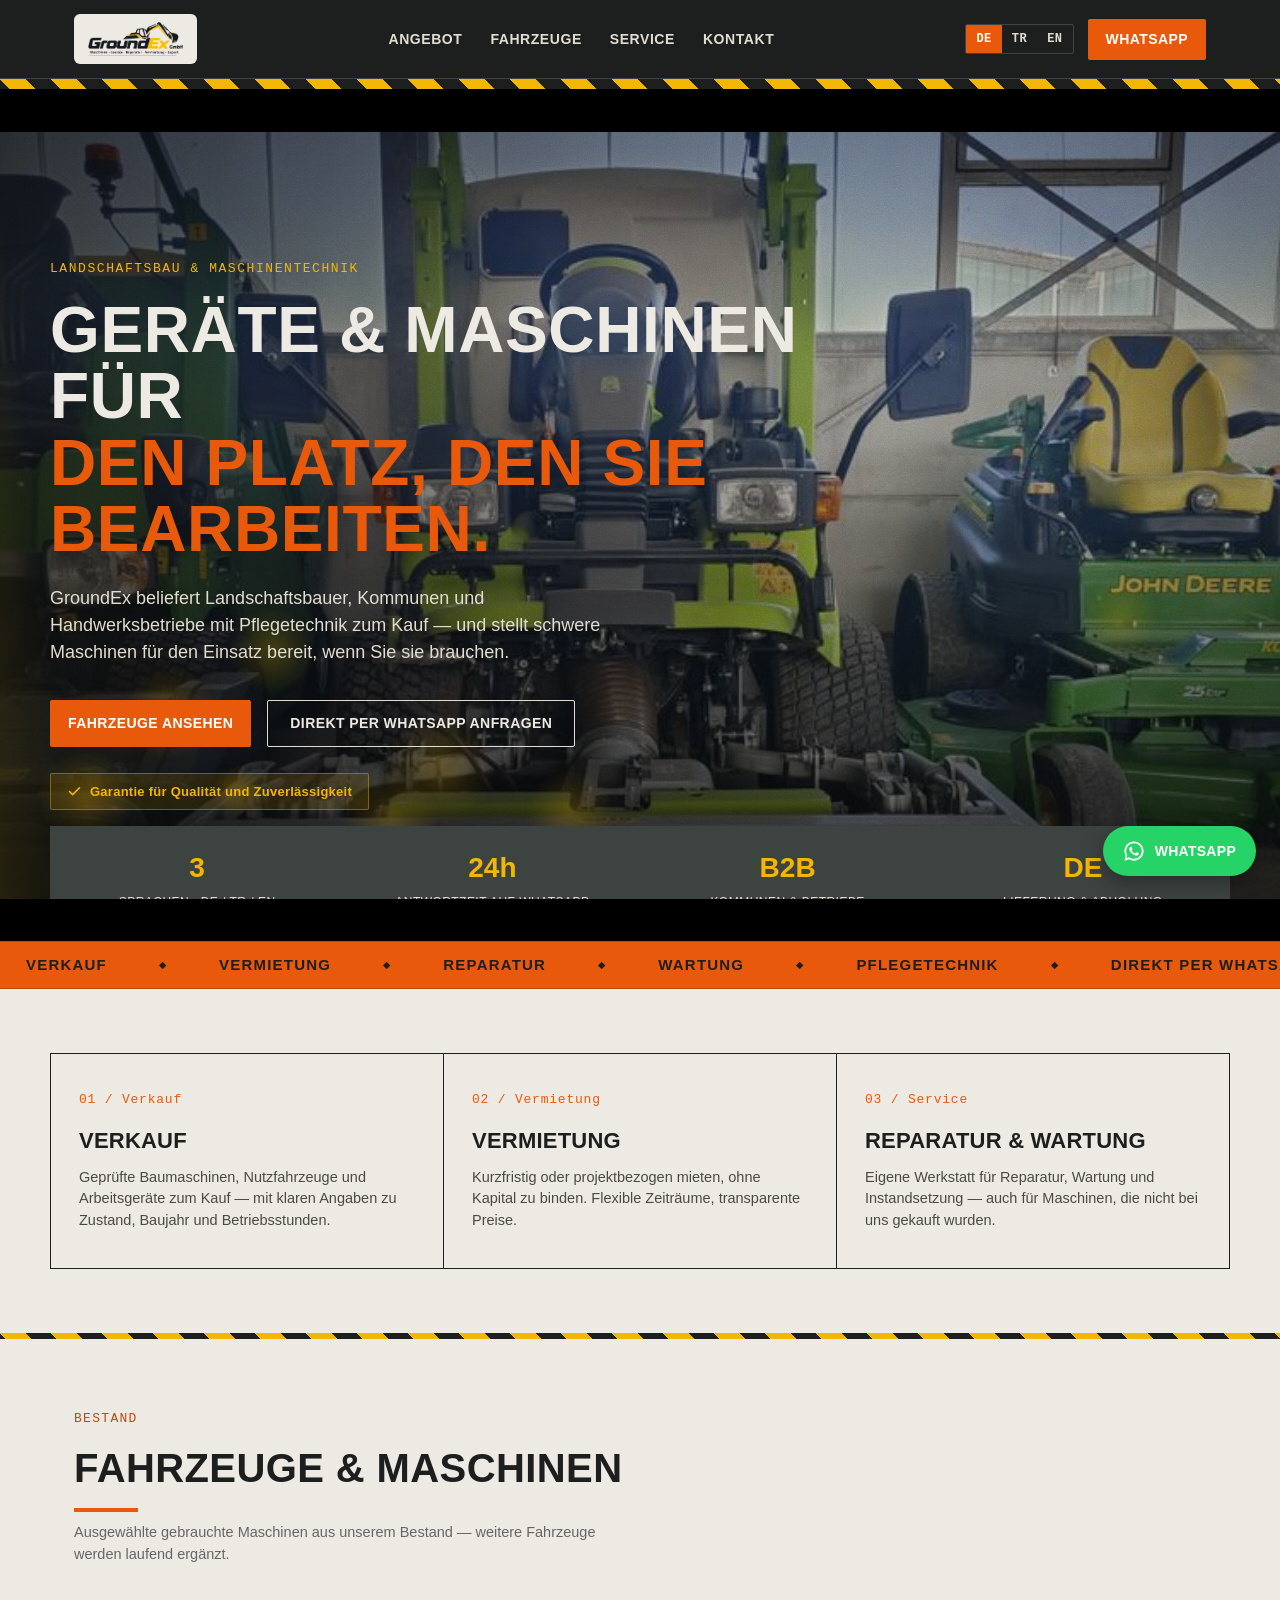
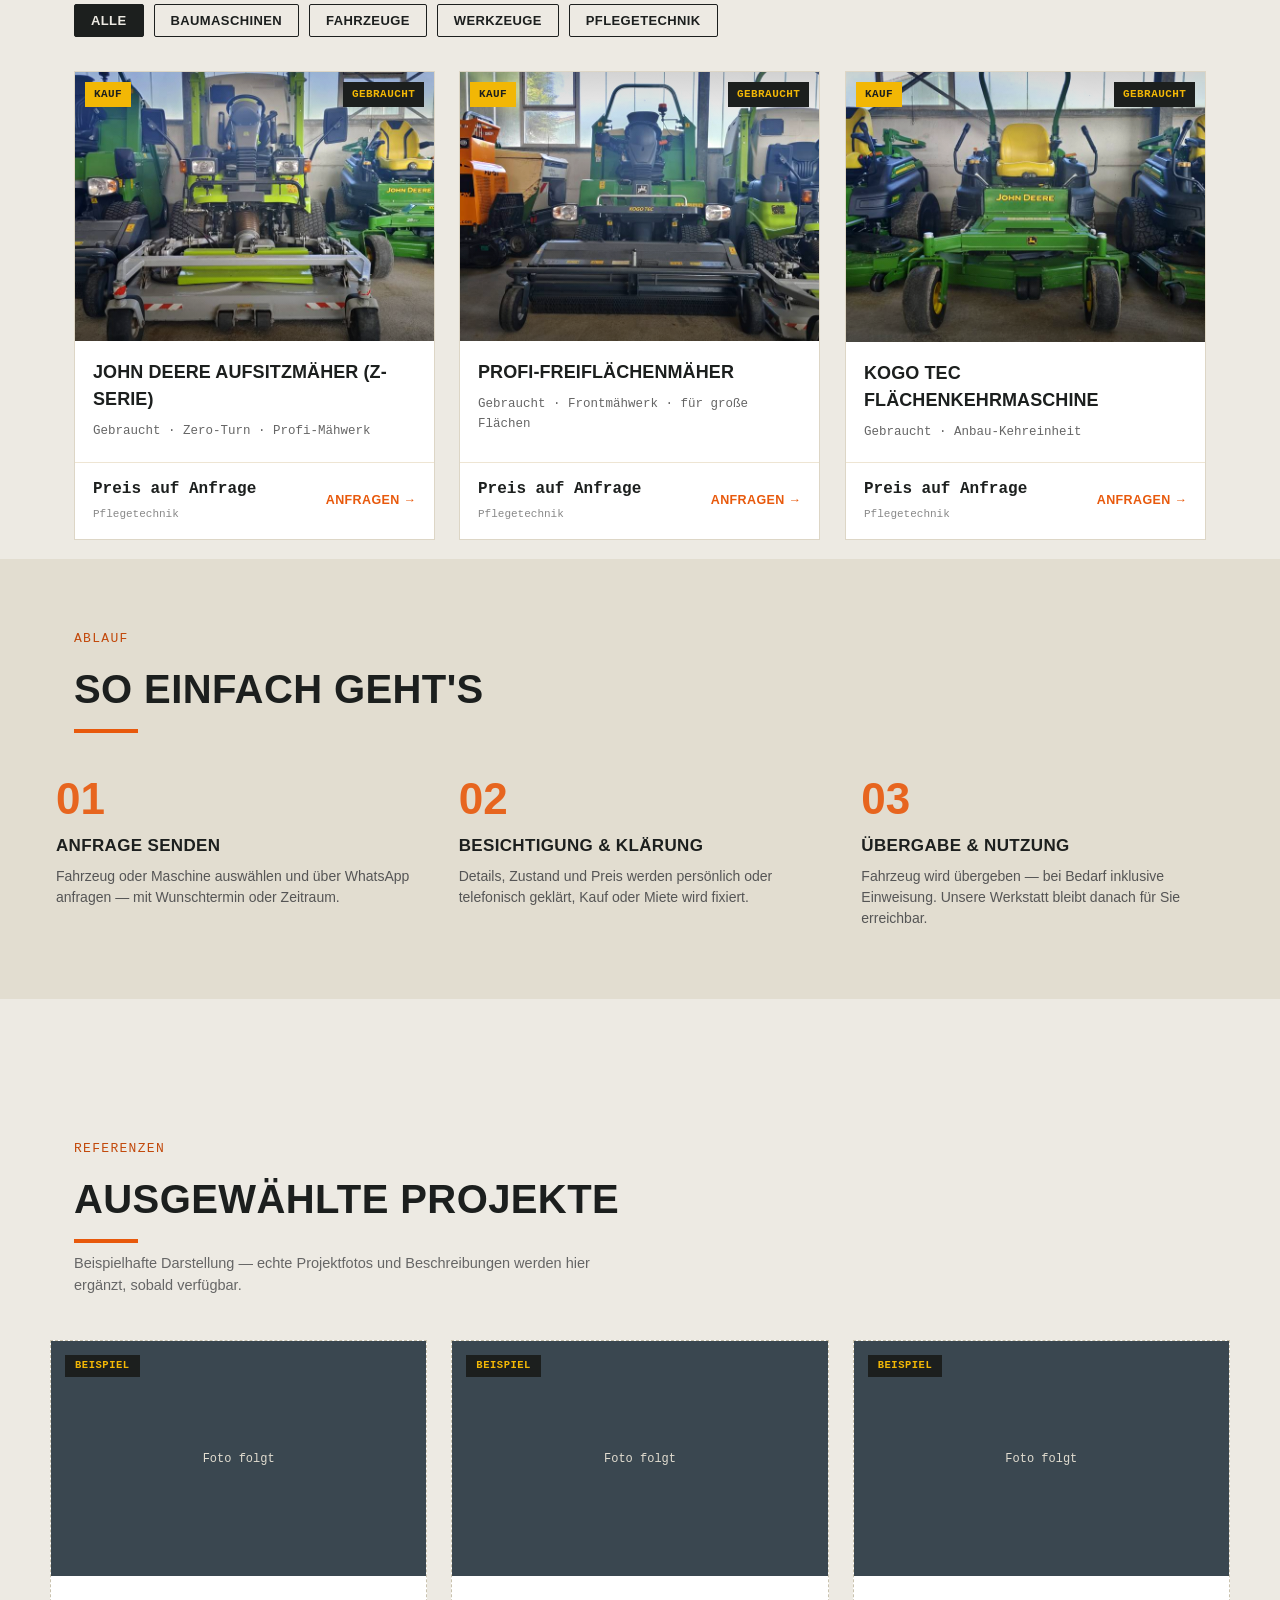
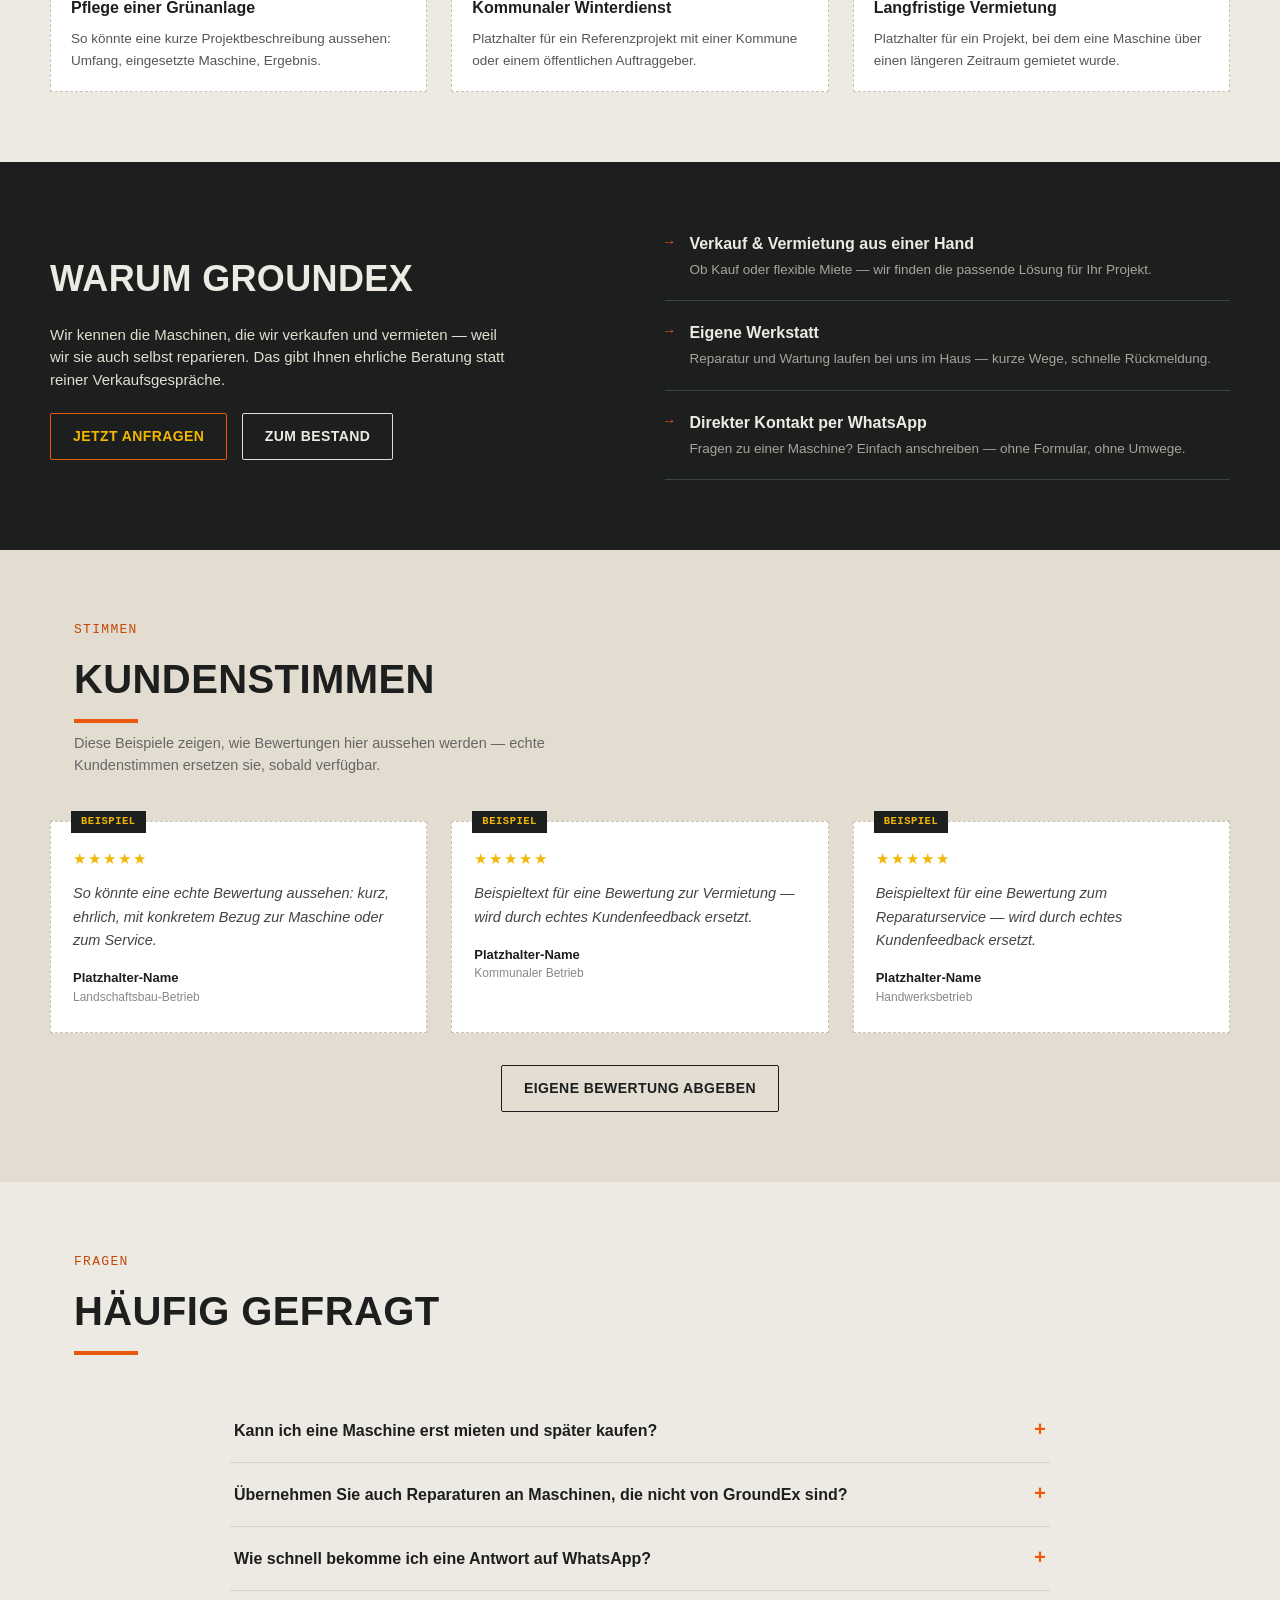
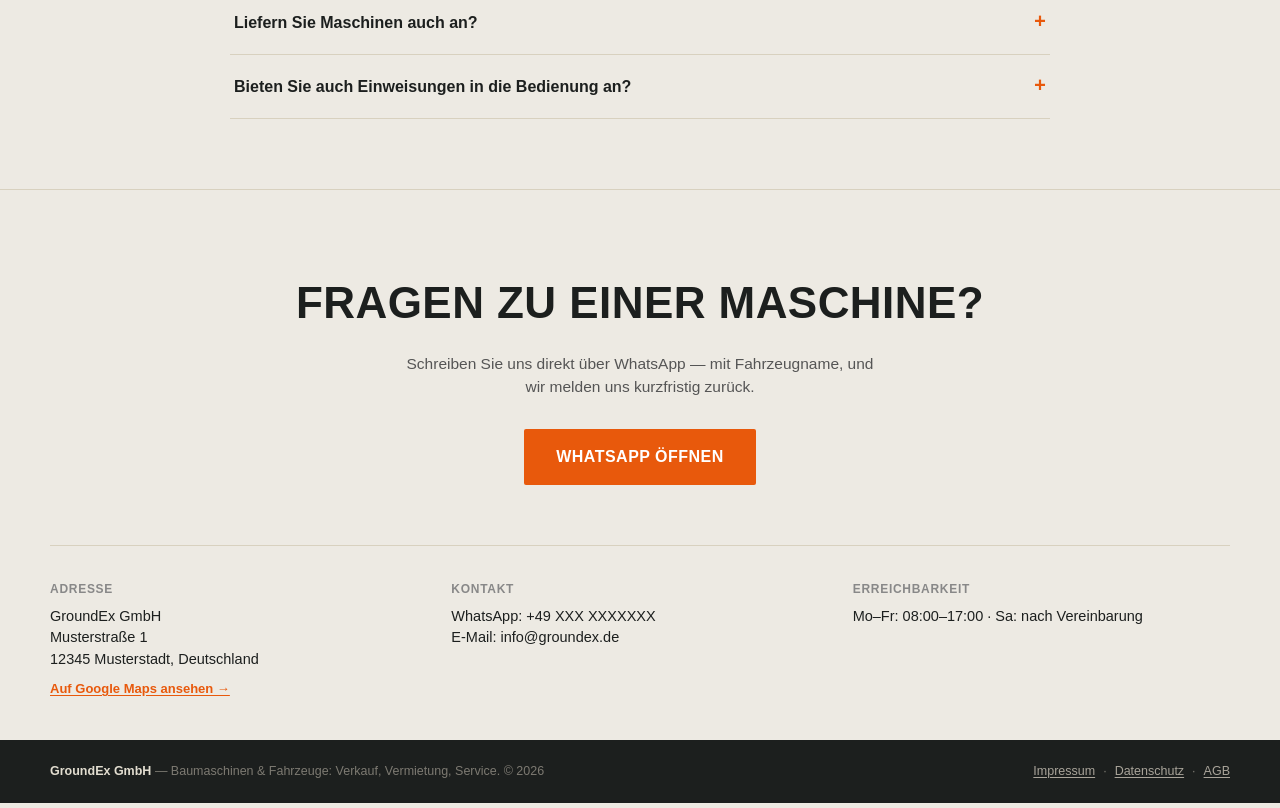
==== commit 25ac21a8: "Update index.html" ====
--- a/index.html
+++ b/index.html
@@ -24,7 +24,7 @@
 <head>
 <meta charset="UTF-8">
 <meta name="viewport" content="width=device-width, initial-scale=1.0">
-<meta http-equiv="Content-Security-Policy" content="default-src 'none'; img-src 'self' data:; style-src 'self' 'unsafe-inline' https://fonts.googleapis.com; font-src https://fonts.gstatic.com; script-src 'self' 'unsafe-inline'; base-uri 'none'; form-action 'none'; frame-ancestors 'none';">
+<meta http-equiv="Content-Security-Policy" content="default-src 'none'; img-src 'self' data: https:; connect-src https://docs.google.com https://*.googleusercontent.com; style-src 'self' 'unsafe-inline' https://fonts.googleapis.com; font-src https://fonts.gstatic.com; script-src 'self' 'unsafe-inline'; base-uri 'none'; form-action 'none'; frame-ancestors 'none';">
 <meta name="referrer" content="strict-origin-when-cross-origin">
 <title>GroundEx GmbH — Landschaftsbau &amp; Maschinentechnik: Verkauf, Vermietung, Service</title>
 <meta name="description" content="GroundEx GmbH beliefert Landschaftsbauer, Kommunen und Handwerksbetriebe mit Pflegetechnik zum Kauf und stellt schwere Maschinen zur Vermietung bereit. Eigener Reparaturservice, direkter Kontakt per WhatsApp.">
@@ -1060,5 +1060,6 @@
   }
   requestAnimationFrame(updateParallax);
 </script>
+  <script src="groundex-sheet.js" defer></script>
 </body>
 </html>
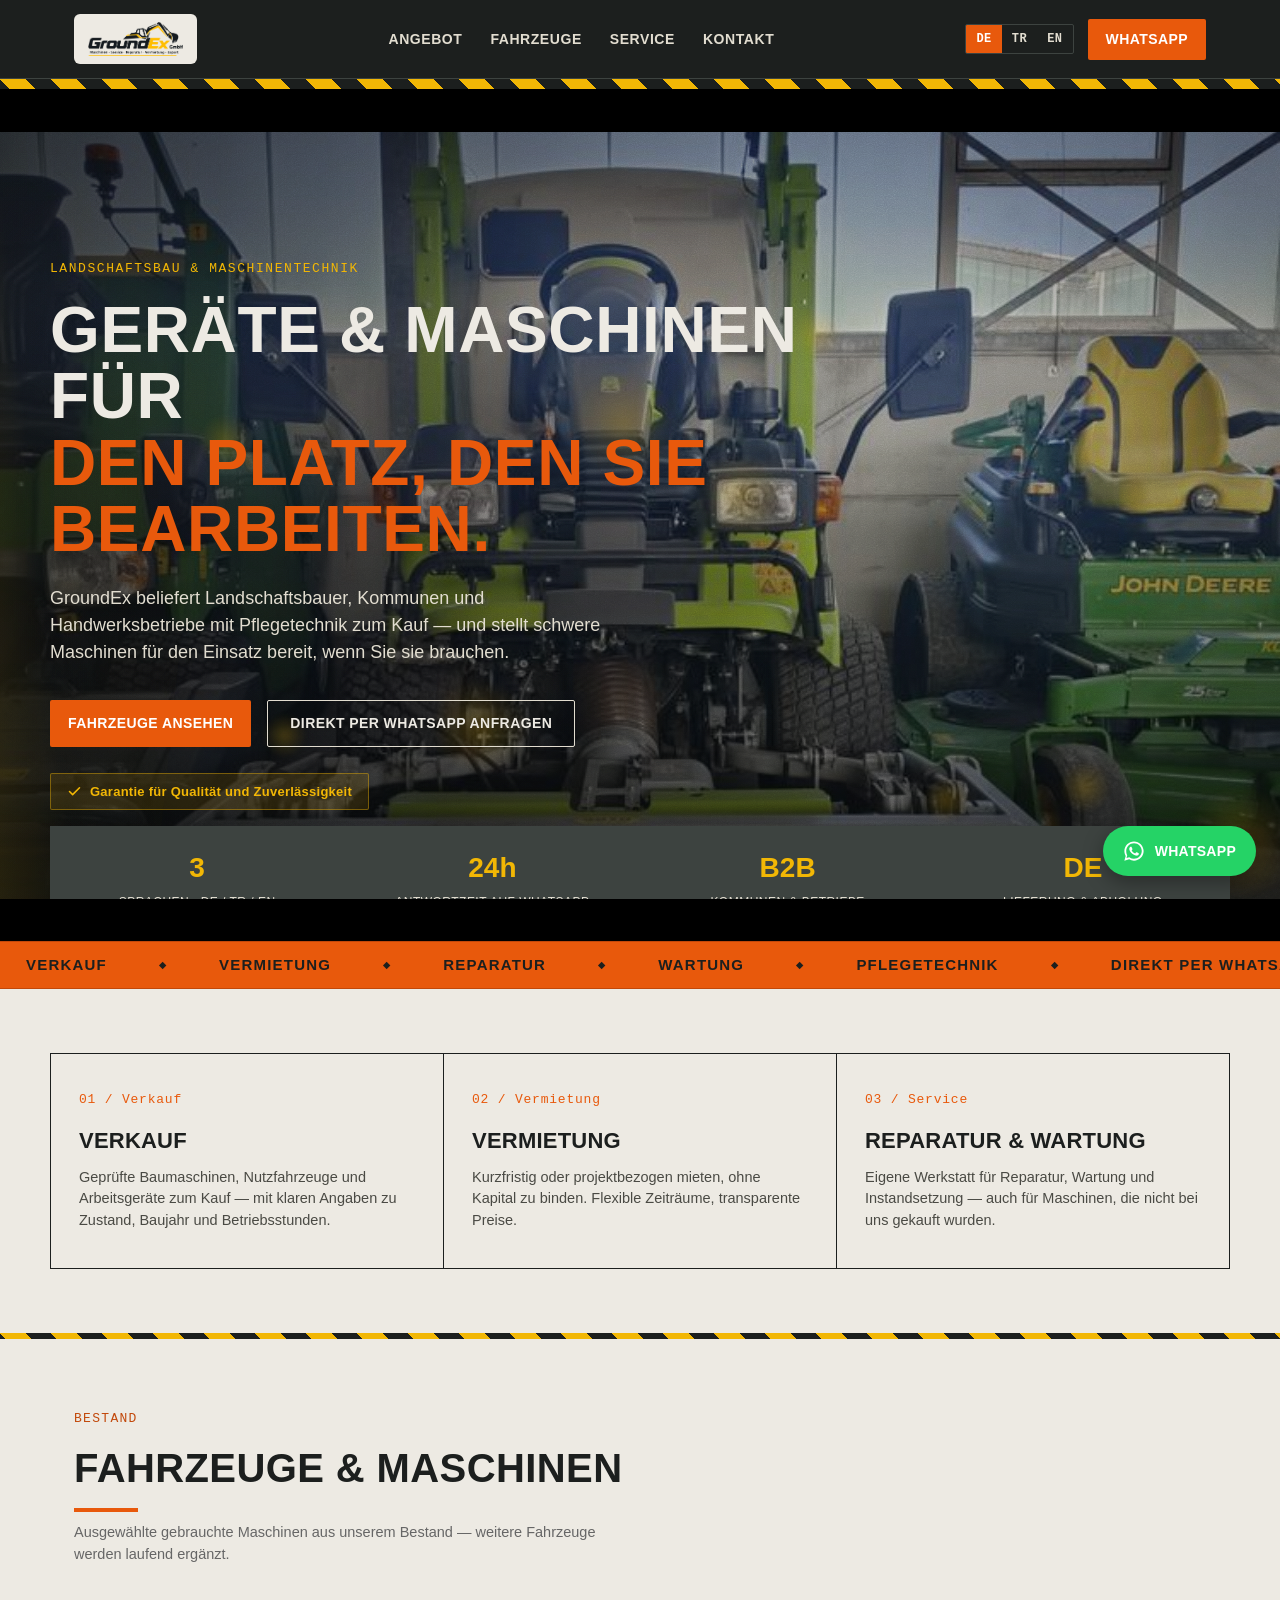
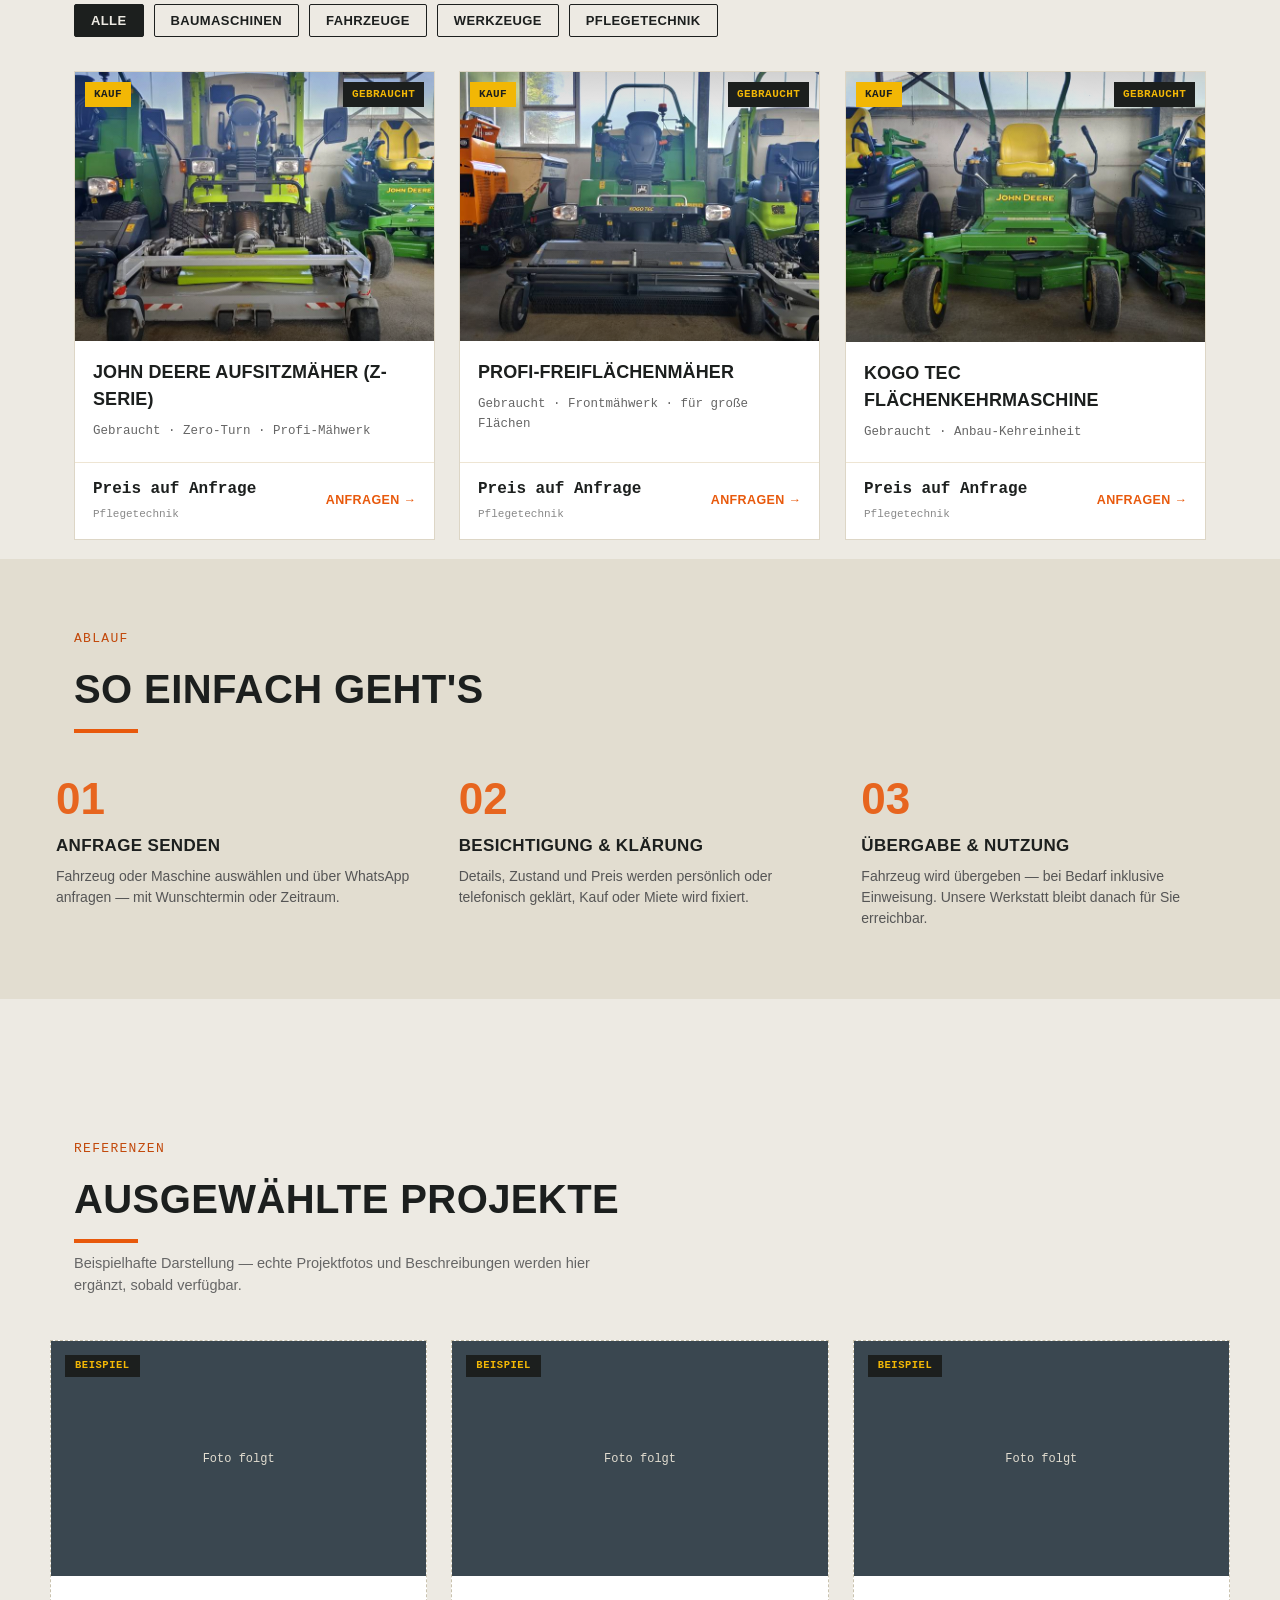
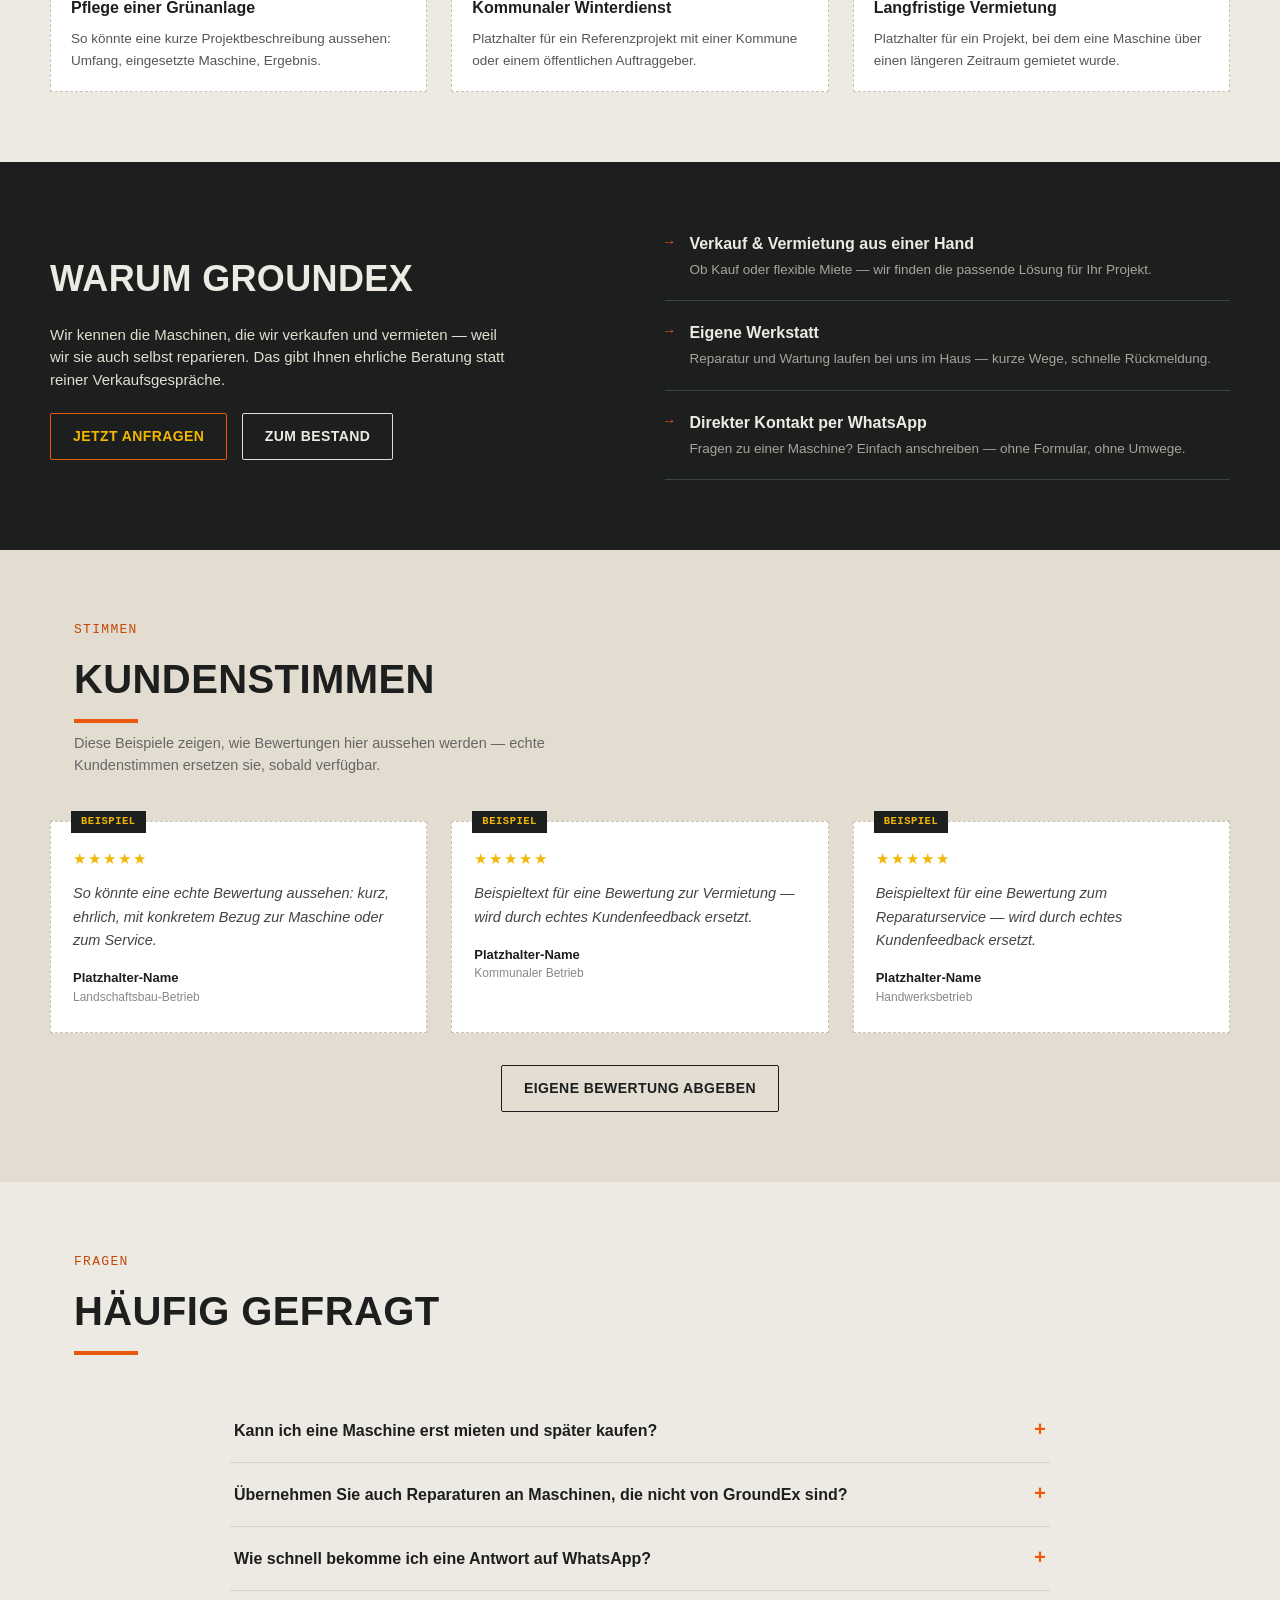
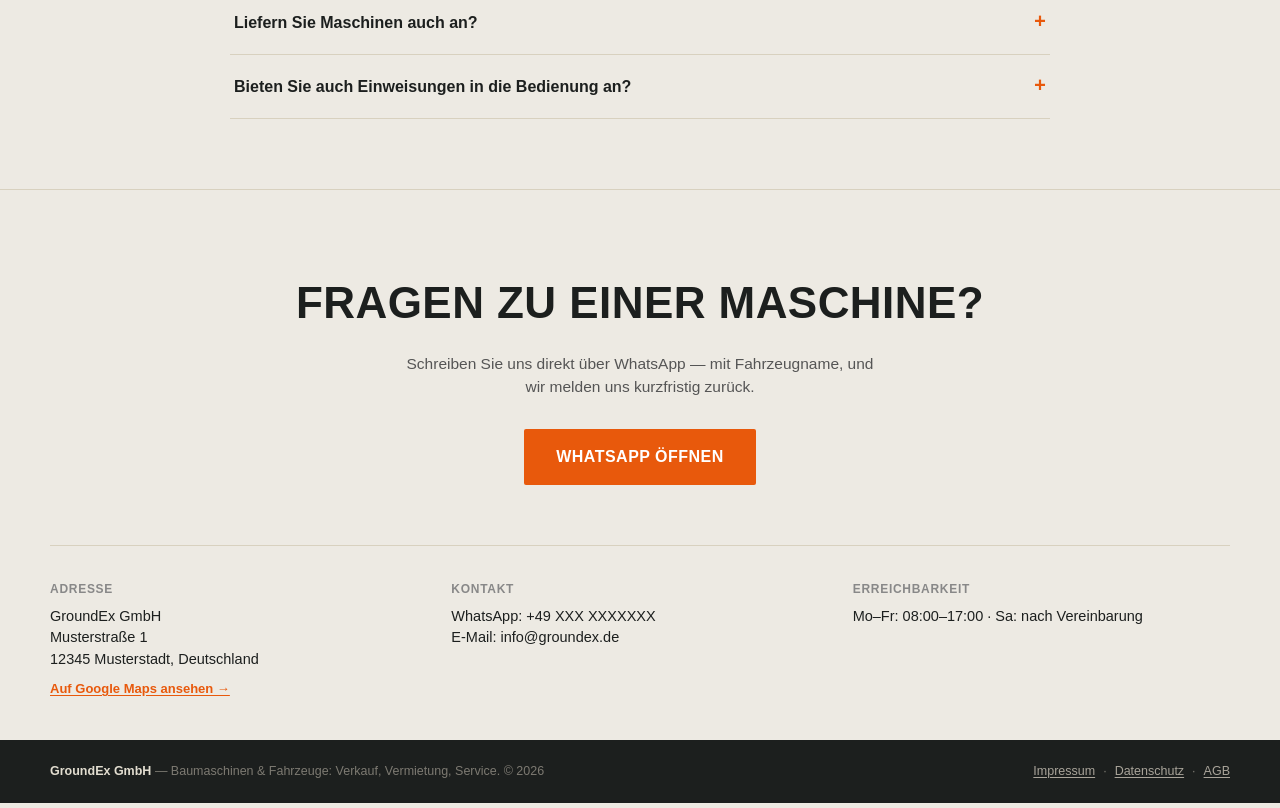
==== commit 9add716b: "Add files via upload" ====
--- a/index.html
+++ b/index.html
@@ -24,7 +24,7 @@
 <head>
 <meta charset="UTF-8">
 <meta name="viewport" content="width=device-width, initial-scale=1.0">
-<meta http-equiv="Content-Security-Policy" content="default-src 'none'; img-src 'self' data: https:; connect-src https://docs.google.com https://*.googleusercontent.com; style-src 'self' 'unsafe-inline' https://fonts.googleapis.com; font-src https://fonts.gstatic.com; script-src 'self' 'unsafe-inline'; base-uri 'none'; form-action 'none'; frame-ancestors 'none';">
+<meta http-equiv="Content-Security-Policy" content="default-src 'self'; img-src 'self' data: https:; connect-src https://docs.google.com https://*.googleusercontent.com; style-src 'self' 'unsafe-inline' https://fonts.googleapis.com; font-src https://fonts.gstatic.com; script-src 'self' 'unsafe-inline'; base-uri 'none'; form-action 'none'; frame-ancestors 'none';">
 <meta name="referrer" content="strict-origin-when-cross-origin">
 <title>GroundEx GmbH — Landschaftsbau &amp; Maschinentechnik: Verkauf, Vermietung, Service</title>
 <meta name="description" content="GroundEx GmbH beliefert Landschaftsbauer, Kommunen und Handwerksbetriebe mit Pflegetechnik zum Kauf und stellt schwere Maschinen zur Vermietung bereit. Eigener Reparaturservice, direkter Kontakt per WhatsApp.">
@@ -1060,6 +1060,80 @@
   }
   requestAnimationFrame(updateParallax);
 </script>
-  <script src="groundex-sheet.js" defer></script>
+  <script>
+/* GroundEx – Ürünleri Google Sheet'ten yükler.
+   Sheet erişilemezse sitedeki mevcut (elle yazılmış) ürünler görünmeye devam eder. */
+(function(){
+  // >>> Google Sheets'ten aldığın "CSV olarak yayınla" linkini buraya yapıştır <<<
+  var SHEET_CSV_URL = "https://docs.google.com/spreadsheets/d/e/2PACX-1vRCfV305APLIKOAu7lL2yiOJRP76kStQz7h1iUyOe-lmrwwmRx7zpZEFn6dCW7iQ_v0MQujK2ZBArpG/pub?output=csv";
+
+  if(!/^https:\/\/docs\.google\.com\//.test(SHEET_CSV_URL)) return;
+
+  function parseCSV(t){
+    var rows = [], row = [], f = "", q = false;
+    function push(){ row.push(f); f = ""; }
+    function endRow(){ push(); if(row.some(function(x){ return x.trim() !== ""; })) rows.push(row); row = []; }
+    for(var i = 0; i < t.length; i++){
+      var c = t[i];
+      if(q){
+        if(c === '"'){ if(t[i+1] === '"'){ f += '"'; i++; } else q = false; }
+        else f += c;
+      } else if(c === '"') q = true;
+      else if(c === ',') push();
+      else if(c === '\n' || c === '\r'){ if(c === '\r' && t[i+1] === '\n') i++; endRow(); }
+      else f += c;
+    }
+    endRow();
+    return rows;
+  }
+
+  var yes = /^(ja|evet|yes|1|x|true|wahr)$/i, no = /^(nein|hayir|hayır|no|0|false|falsch)$/i;
+  var CATS = ["baumaschinen","fahrzeuge","werkzeuge","pflege"], TYPES = ["kauf","miete","kauf_miete"];
+
+  function cleanImage(v){
+    v = (v || "").trim();
+    if(!v) return "";
+    if(/^https:\/\/[^\s"'<>]+$/.test(v)) return v;          // tam link
+    if(/^[\w\-. ]+\.(jpe?g|png|webp)$/i.test(v)) return "images/" + v; // sadece dosya adı
+    return "";
+  }
+
+  fetch(SHEET_CSV_URL, { cache: "no-store" })
+    .then(function(r){ if(!r.ok) throw new Error(r.status); return r.text(); })
+    .then(function(text){
+      var rows = parseCSV(text);
+      if(rows.length < 2) return;
+      var head = rows[0].map(function(h){ return h.trim().toLowerCase(); });
+      function col(r, name){ var i = head.indexOf(name); return i < 0 ? "" : (r[i] || "").trim(); }
+
+      var items = [];
+      rows.slice(1).forEach(function(r){
+        var name = col(r, "name");
+        if(!name || no.test(col(r, "aktiv"))) return;
+        var cat = col(r, "kategorie").toLowerCase(), typ = col(r, "typ").toLowerCase();
+        if(cat === "nutzfahrzeuge" || cat === "nutzfahrzeug" || cat === "arac" || cat === "araç") cat = "fahrzeuge";
+        items.push({
+          name: name,
+          category: CATS.indexOf(cat) >= 0 ? cat : "pflege",
+          type: TYPES.indexOf(typ) >= 0 ? typ : "kauf",
+          price: col(r, "preis") || "Preis auf Anfrage",
+          specs: col(r, "beschreibung"),
+          image: cleanImage(col(r, "foto")),
+          used: yes.test(col(r, "gebraucht"))
+        });
+      });
+      if(!items.length) return;
+
+      machines.splice.apply(machines, [0, machines.length].concat(items));
+      activeCategory = "all";
+      renderFilters();
+      renderCards();
+      var bg = document.getElementById("hero-bg");
+      if(bg && items[0].image) bg.style.backgroundImage = "url(" + items[0].image + ")";
+    })
+    .catch(function(e){ console.warn("GroundEx: Sheet yüklenemedi, yedek liste kullanılıyor.", e); });
+})();
+
+</script>
 </body>
 </html>
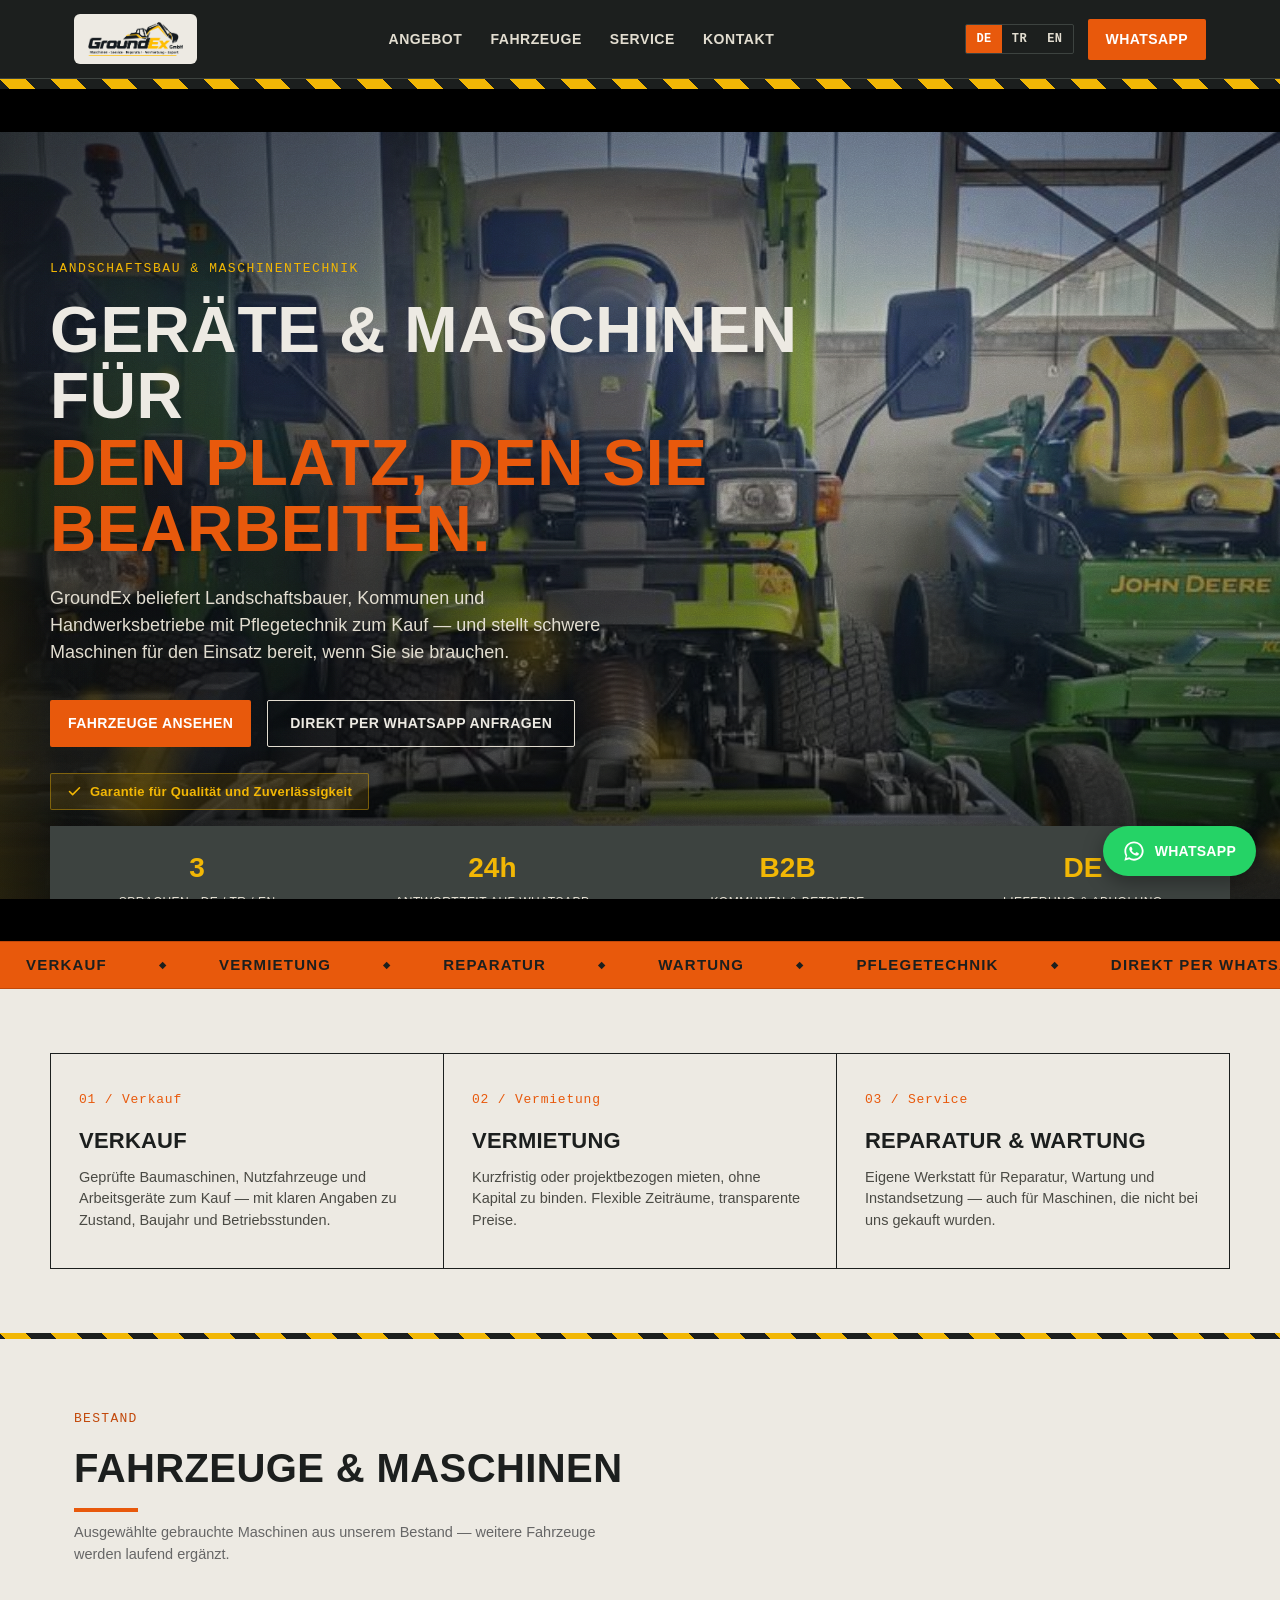
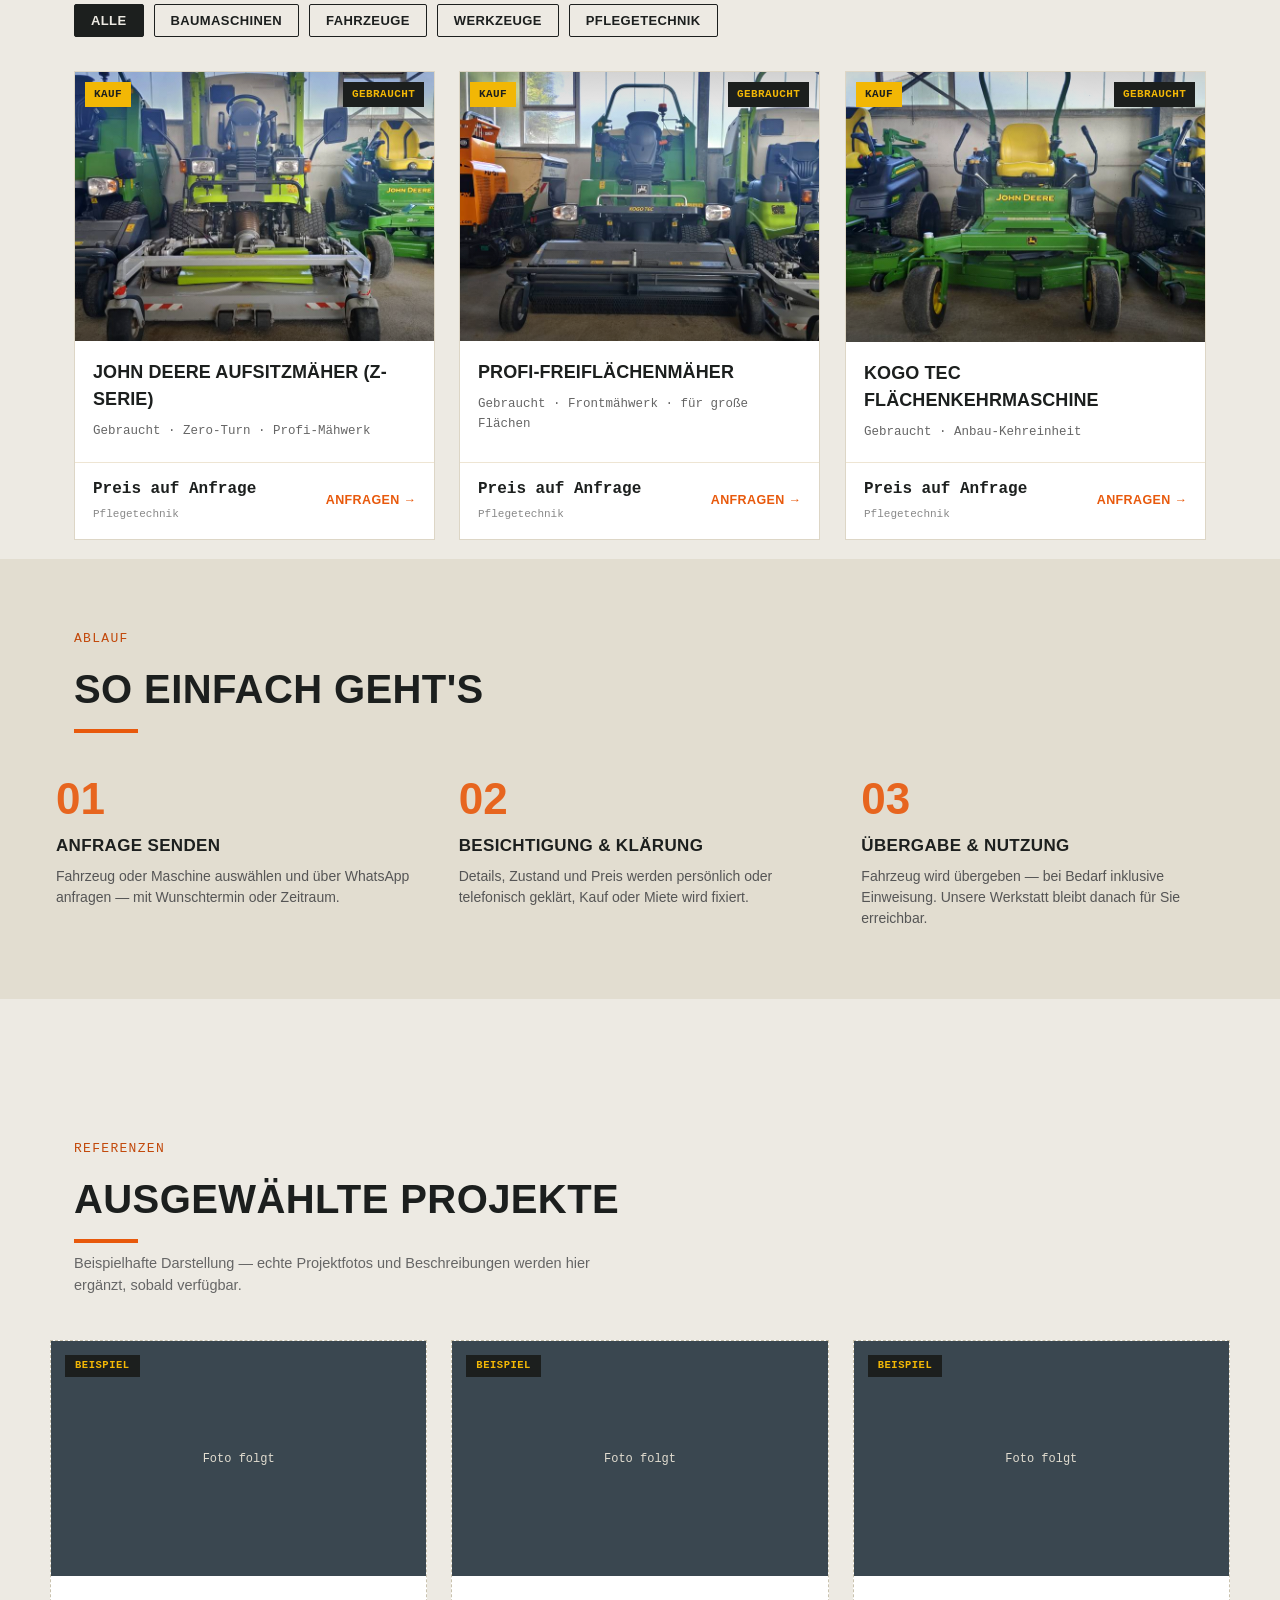
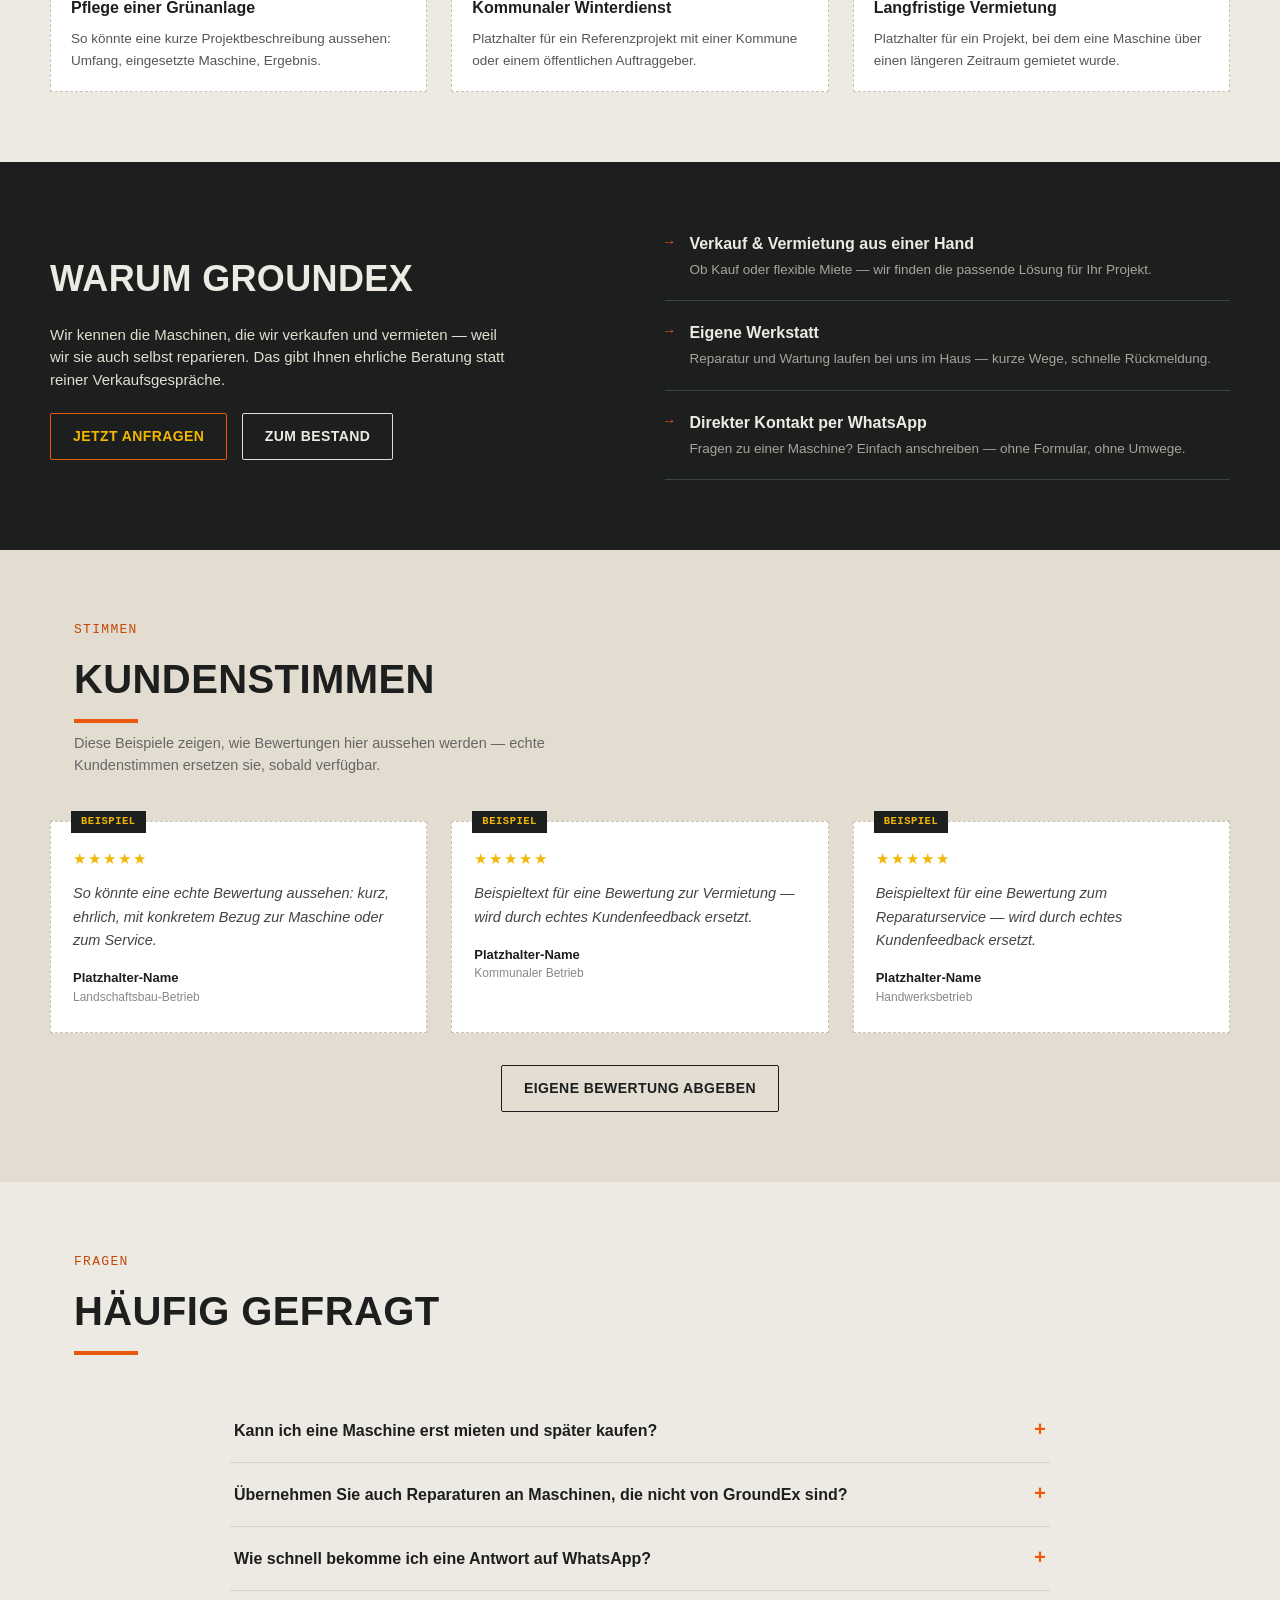
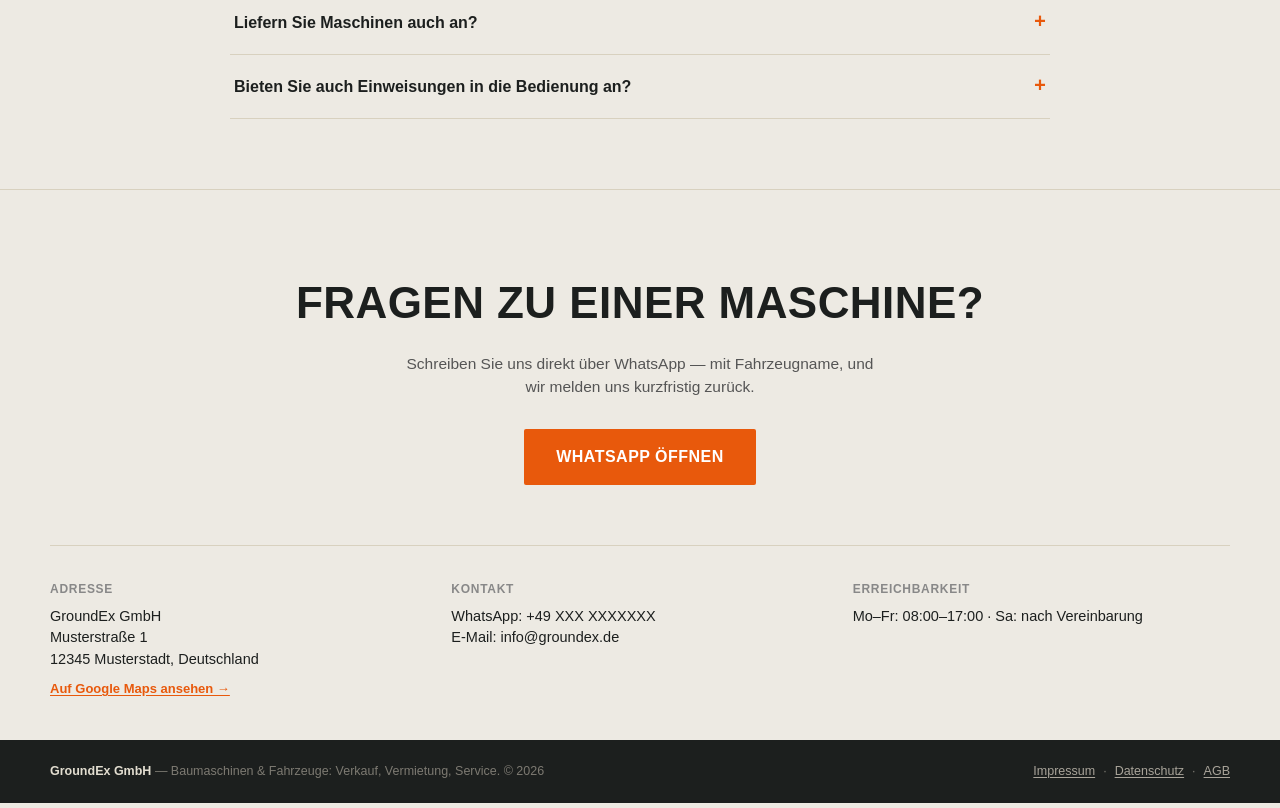
==== commit c7e21019: "Add files via upload" ====
--- a/index.html
+++ b/index.html
@@ -1098,7 +1098,7 @@
     return "";
   }
 
-  fetch(SHEET_CSV_URL, { cache: "no-store" })
+  fetch(SHEET_CSV_URL + (SHEET_CSV_URL.indexOf("?") < 0 ? "?" : "&") + "t=" + Date.now(), { cache: "no-store" })
     .then(function(r){ if(!r.ok) throw new Error(r.status); return r.text(); })
     .then(function(text){
       var rows = parseCSV(text);
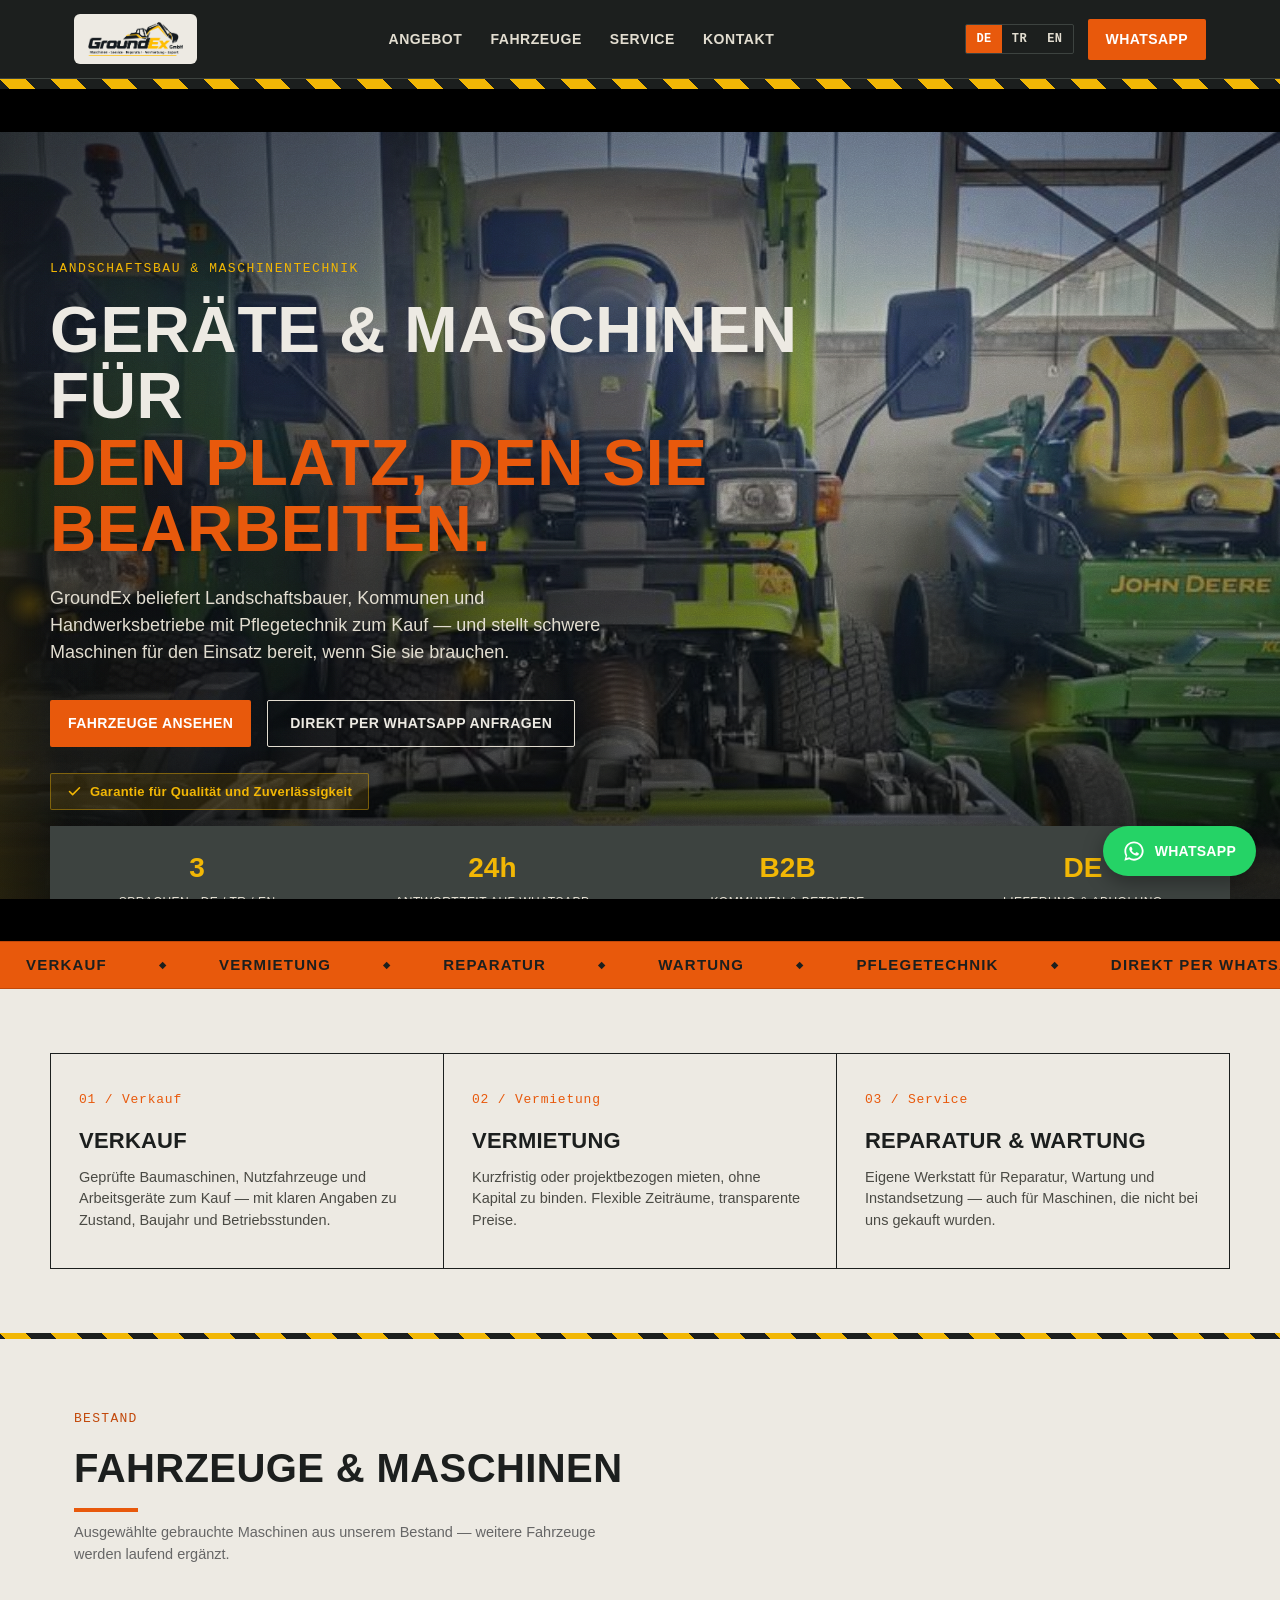
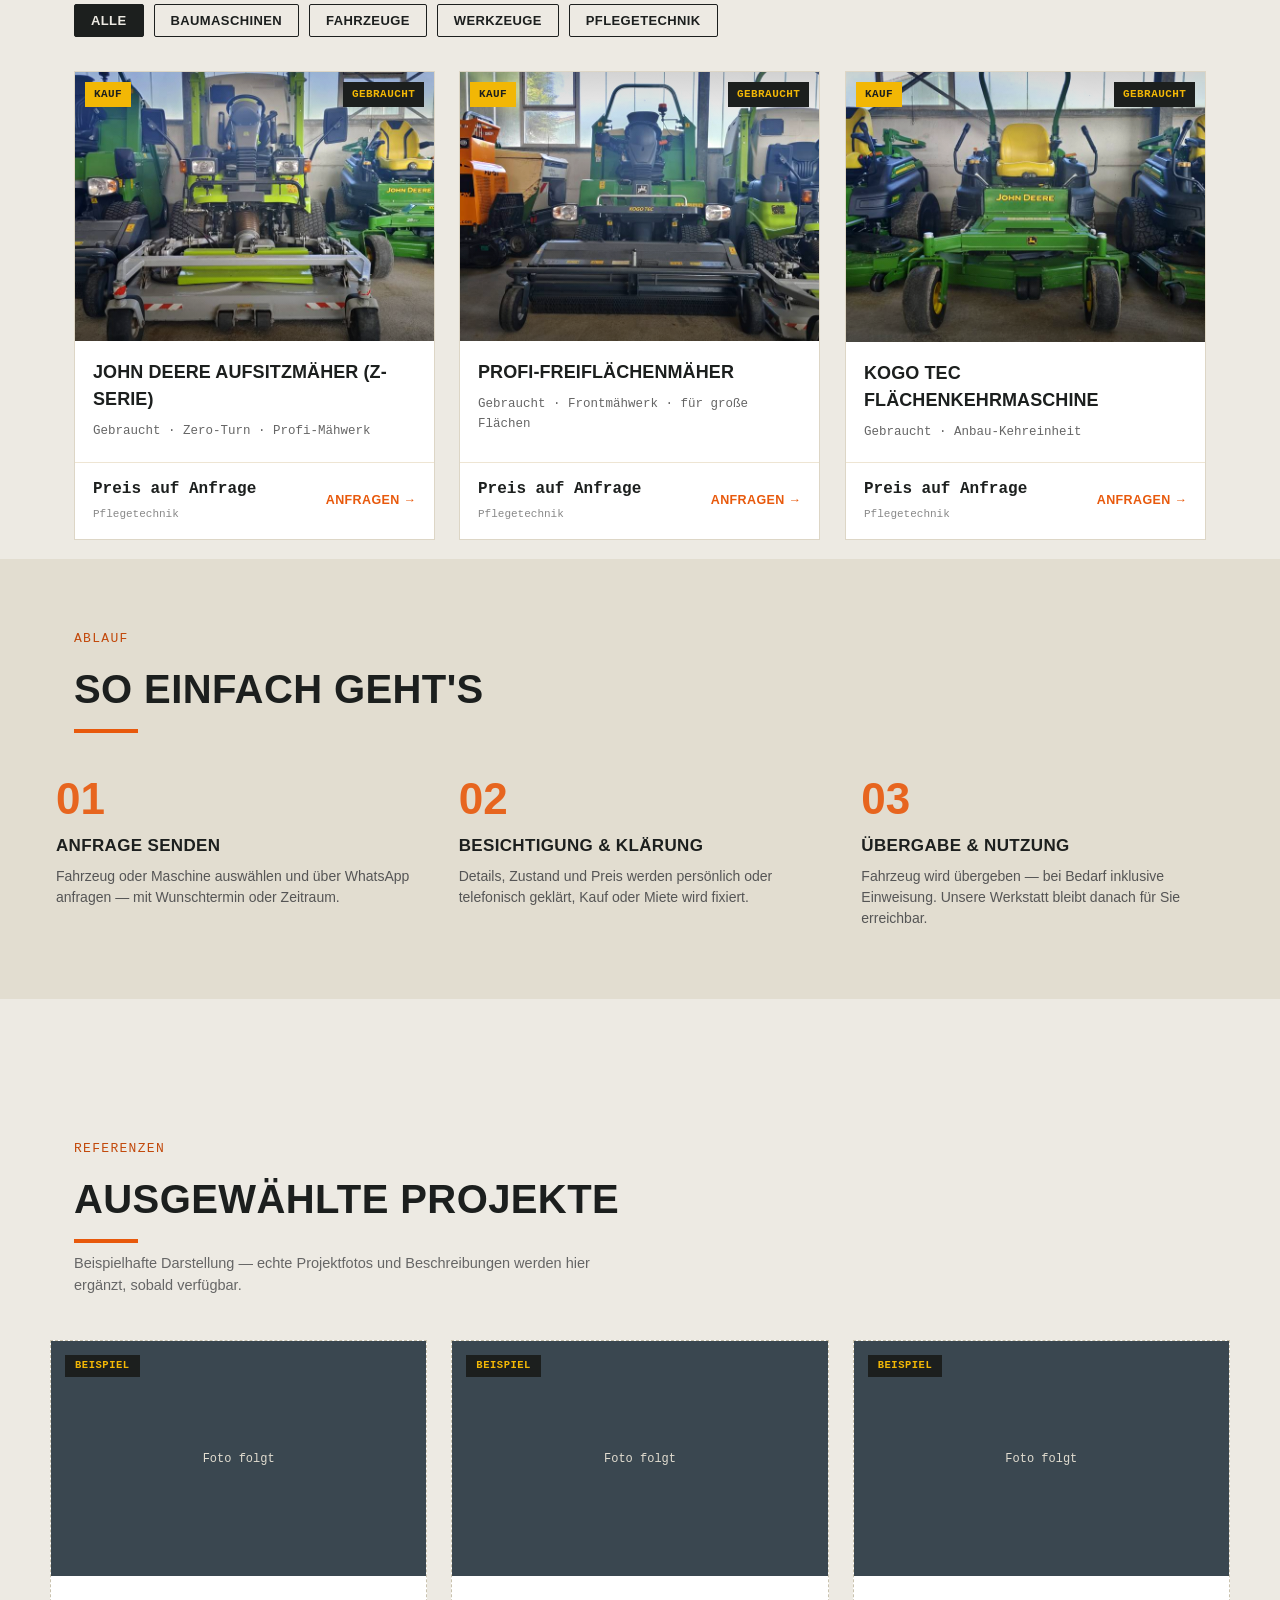
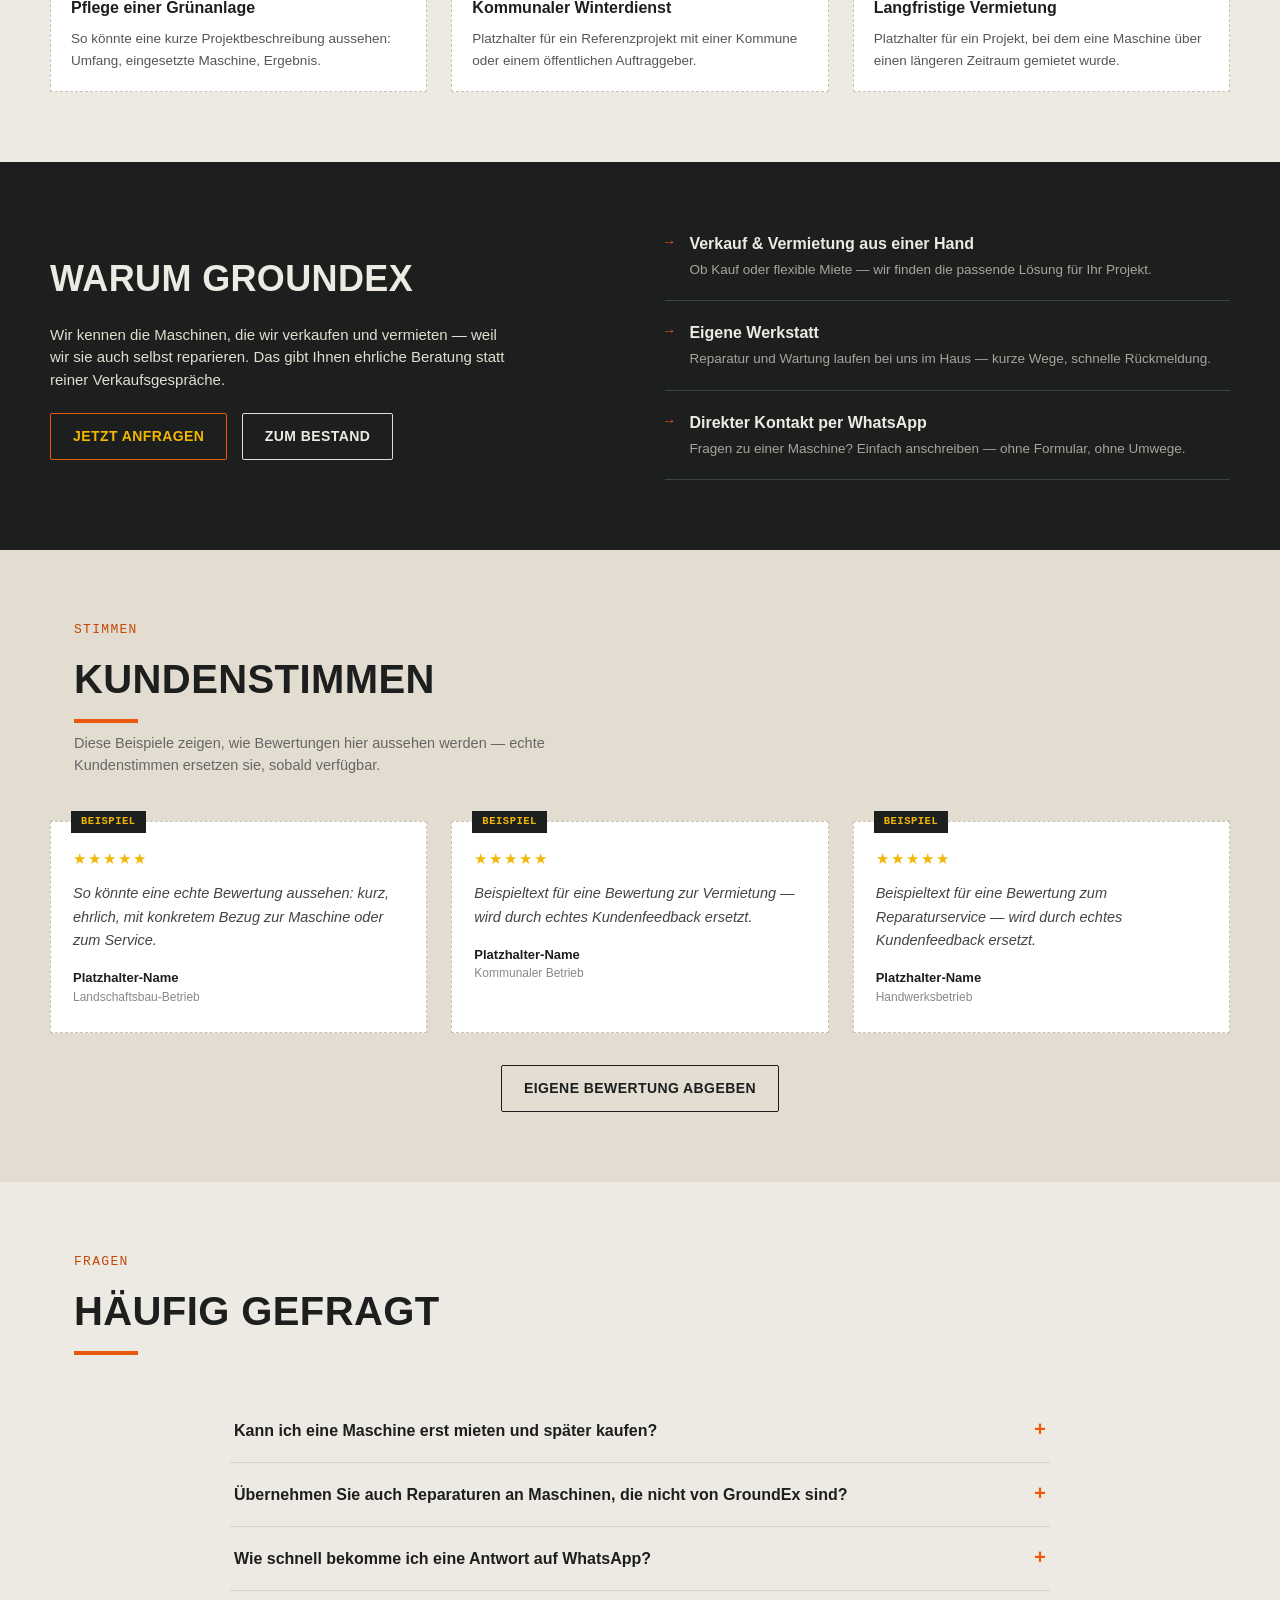
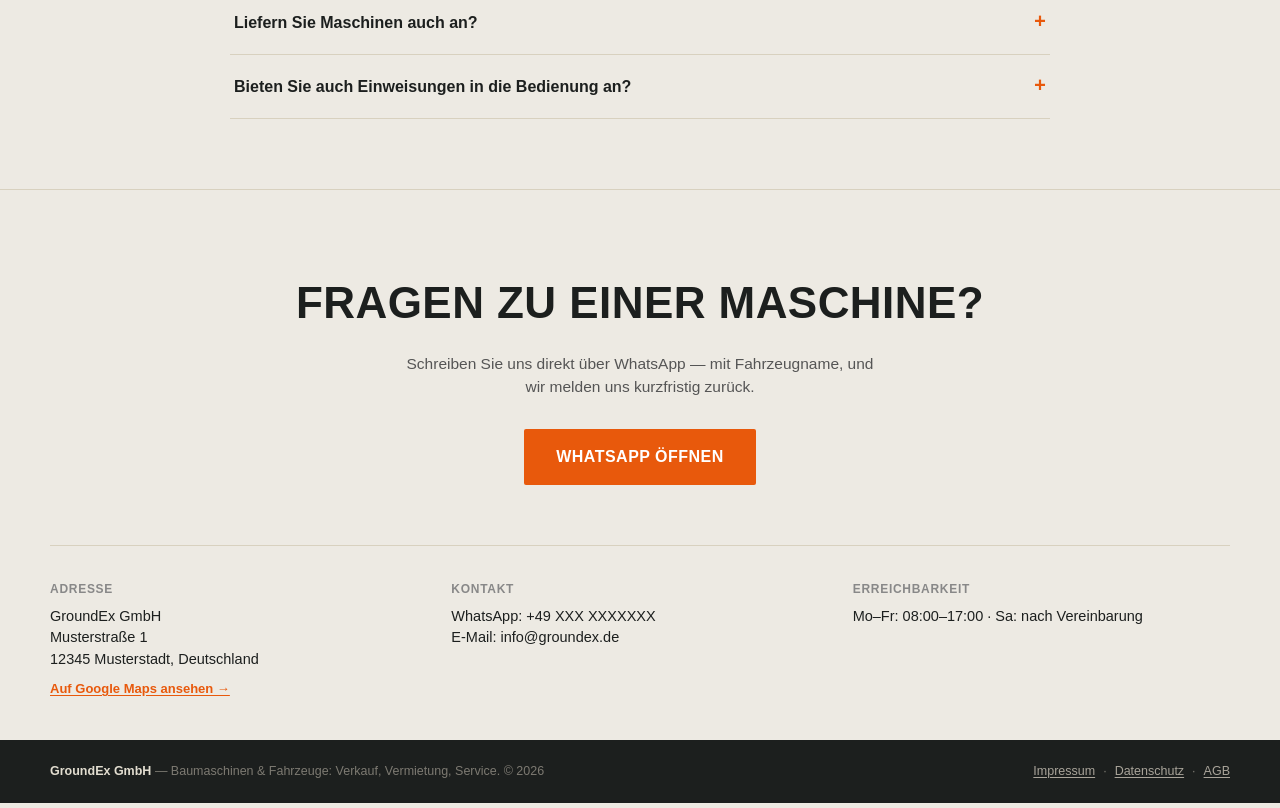
==== commit 7d11ab60: "Add files via upload" ====
--- a/index.html
+++ b/index.html
@@ -425,6 +425,28 @@
     .hero{padding:60px 20px 50px;}
     .nav-right{gap:8px;}
   }
+
+  /* ===== Ürün detay penceresi (galeri + açıklama) ===== */
+  .more-btn{align-self:flex-start;margin-top:6px;background:none;border:1px solid var(--asphalt);color:var(--asphalt);font:700 12px 'IBM Plex Mono',monospace;letter-spacing:.04em;text-transform:uppercase;padding:7px 12px;cursor:pointer;transition:background .15s,color .15s;}
+  .more-btn:hover{background:var(--asphalt);color:var(--yellow);}
+  .photo-count{position:absolute;bottom:10px;right:10px;background:rgba(28,31,30,.85);color:#fff;font:600 11px 'IBM Plex Mono',monospace;padding:3px 8px;}
+  .pm{position:fixed;inset:0;z-index:9998;background:rgba(20,22,21,.82);display:none;align-items:center;justify-content:center;padding:16px;}
+  .pm.open{display:flex;}
+  .pm-box{background:#fff;max-width:920px;width:100%;max-height:92vh;overflow:auto;display:grid;grid-template-columns:1.1fr 1fr;position:relative;}
+  .pm-close{position:absolute;top:8px;right:10px;z-index:2;background:var(--asphalt);color:#fff;border:none;width:34px;height:34px;font-size:22px;cursor:pointer;line-height:1;}
+  .pm-gallery{background:var(--steel);padding:12px;}
+  .pm-main{width:100%;aspect-ratio:4/3;object-fit:contain;background:#111;display:block;}
+  .pm-thumbs{display:flex;gap:8px;margin-top:8px;flex-wrap:wrap;}
+  .pm-thumbs img{width:72px;height:54px;object-fit:cover;cursor:pointer;border:2px solid transparent;opacity:.7;}
+  .pm-thumbs img.on{border-color:var(--orange);opacity:1;}
+  .pm-info{padding:24px 22px;display:flex;flex-direction:column;gap:12px;}
+  .pm-info h3{font-size:22px;padding-right:30px;}
+  .pm-info .specs{font-size:13px;color:#666;line-height:1.6;}
+  .pm-details{font-size:14.5px;line-height:1.7;color:#333;}
+  .pm-price{font-family:'Oswald',sans-serif;font-size:18px;font-weight:700;}
+  .pm-cta{display:inline-block;background:var(--orange);color:#fff;font-weight:700;text-transform:uppercase;letter-spacing:.03em;padding:12px 18px;text-align:center;margin-top:auto;}
+  .pm-cta:hover{background:var(--orange-dark);}
+  @media(max-width:720px){.pm-box{grid-template-columns:1fr;}}
 </style>
   <link rel="stylesheet" href="groundex-extras.css">
 <script src="groundex-extras.js" defer></script>
@@ -867,21 +889,60 @@
         card.innerHTML = `
           <div class="card-media">
             ${m.image ? `<img src="${m.image}" alt="${escapeHtml(m.name)}">` : icon}
+            ${(m.images && m.images.length>1) ? `<span class="photo-count">📷 ${m.images.length}</span>` : ""}
             <span class="badge">${typeLabels[m.type]}</span>
             ${m.used ? `<span class="badge example">${t.badge_used}</span>` : ""}
           </div>
           <div class="card-body">
             <h3>${escapeHtml(m.name)}</h3>
             <div class="specs mono">${escapeHtml(m.specs)}</div>
+            ${(m.details || (m.images && m.images.length>1)) ? `<button type="button" class="more-btn">${MORE_LABEL[currentLang] || MORE_LABEL.de}</button>` : ""}
           </div>
           <div class="card-footer">
             <div class="price">${escapeHtml(m.price)}<br><small>${catLabels[m.category]}</small></div>
             <a class="detail-btn" href="${waLink(t.wa_inquiry(m.name))}" target="_blank" rel="noopener noreferrer">${t.detail_btn}</a>
           </div>
         `;
+        const mb = card.querySelector(".more-btn");
+        if(mb) mb.onclick = ()=> openProduct(m);
         grid.appendChild(card);
       });
     observeReveals();
+  }
+
+  /* ===== Ürün detay penceresi ===== */
+  const MORE_LABEL = {de:"Mehr Details", tr:"Detaylar", en:"More details"};
+  const pm = document.createElement("div");
+  pm.className = "pm";
+  pm.innerHTML = '<div class="pm-box"><button class="pm-close" aria-label="Schließen">×</button><div class="pm-gallery"><img class="pm-main" alt=""><div class="pm-thumbs"></div></div><div class="pm-info"></div></div>';
+  document.body.appendChild(pm);
+  function closeProduct(){ pm.classList.remove("open"); document.body.style.overflow = ""; }
+  pm.addEventListener("click", e=>{ if(e.target === pm || e.target.closest(".pm-close")) closeProduct(); });
+  document.addEventListener("keydown", e=>{ if(e.key === "Escape") closeProduct(); });
+  function openProduct(m){
+    const t = i18n[currentLang];
+    const imgs = (m.images && m.images.length) ? m.images : (m.image ? [m.image] : []);
+    const main = pm.querySelector(".pm-main");
+    const thumbs = pm.querySelector(".pm-thumbs");
+    main.style.display = imgs.length ? "block" : "none";
+    if(imgs.length){ main.src = imgs[0]; main.alt = m.name; }
+    thumbs.innerHTML = "";
+    if(imgs.length > 1) imgs.forEach((src,i)=>{
+      const th = document.createElement("img");
+      th.src = src; th.alt = m.name + " " + (i+1);
+      if(i === 0) th.className = "on";
+      th.onclick = ()=>{ main.src = src; thumbs.querySelectorAll("img").forEach(x=>x.classList.remove("on")); th.classList.add("on"); };
+      thumbs.appendChild(th);
+    });
+    const det = escapeHtml(m.details || "").replace(/\s*\|\s*|\r?\n/g, "<br>");
+    pm.querySelector(".pm-info").innerHTML =
+      `<h3>${escapeHtml(m.name)}</h3>` +
+      `<div class="specs mono">${escapeHtml(m.specs)}</div>` +
+      (det ? `<div class="pm-details">${det}</div>` : "") +
+      `<div class="pm-price">${escapeHtml(m.price)}</div>` +
+      `<a class="pm-cta" href="${waLink(t.wa_inquiry(m.name))}" target="_blank" rel="noopener noreferrer">${t.detail_btn}</a>`;
+    pm.classList.add("open");
+    document.body.style.overflow = "hidden";
   }
 
   function renderFaq(){
@@ -1098,6 +1159,11 @@
     return "";
   }
 
+  // "a.jpg, b.jpg, c.jpg" -> ["images/a.jpg", "images/b.jpg", ...]
+  function cleanImages(v){
+    return (v || "").split(/[,;\n]+/).map(cleanImage).filter(Boolean);
+  }
+
   fetch(SHEET_CSV_URL + (SHEET_CSV_URL.indexOf("?") < 0 ? "?" : "&") + "t=" + Date.now(), { cache: "no-store" })
     .then(function(r){ if(!r.ok) throw new Error(r.status); return r.text(); })
     .then(function(text){
@@ -1118,7 +1184,9 @@
           type: TYPES.indexOf(typ) >= 0 ? typ : "kauf",
           price: col(r, "preis") || "Preis auf Anfrage",
           specs: col(r, "beschreibung"),
-          image: cleanImage(col(r, "foto")),
+          image: cleanImages(col(r, "foto"))[0] || "",
+          images: cleanImages(col(r, "foto")),
+          details: col(r, "details") || col(r, "detail"),
           used: yes.test(col(r, "gebraucht"))
         });
       });
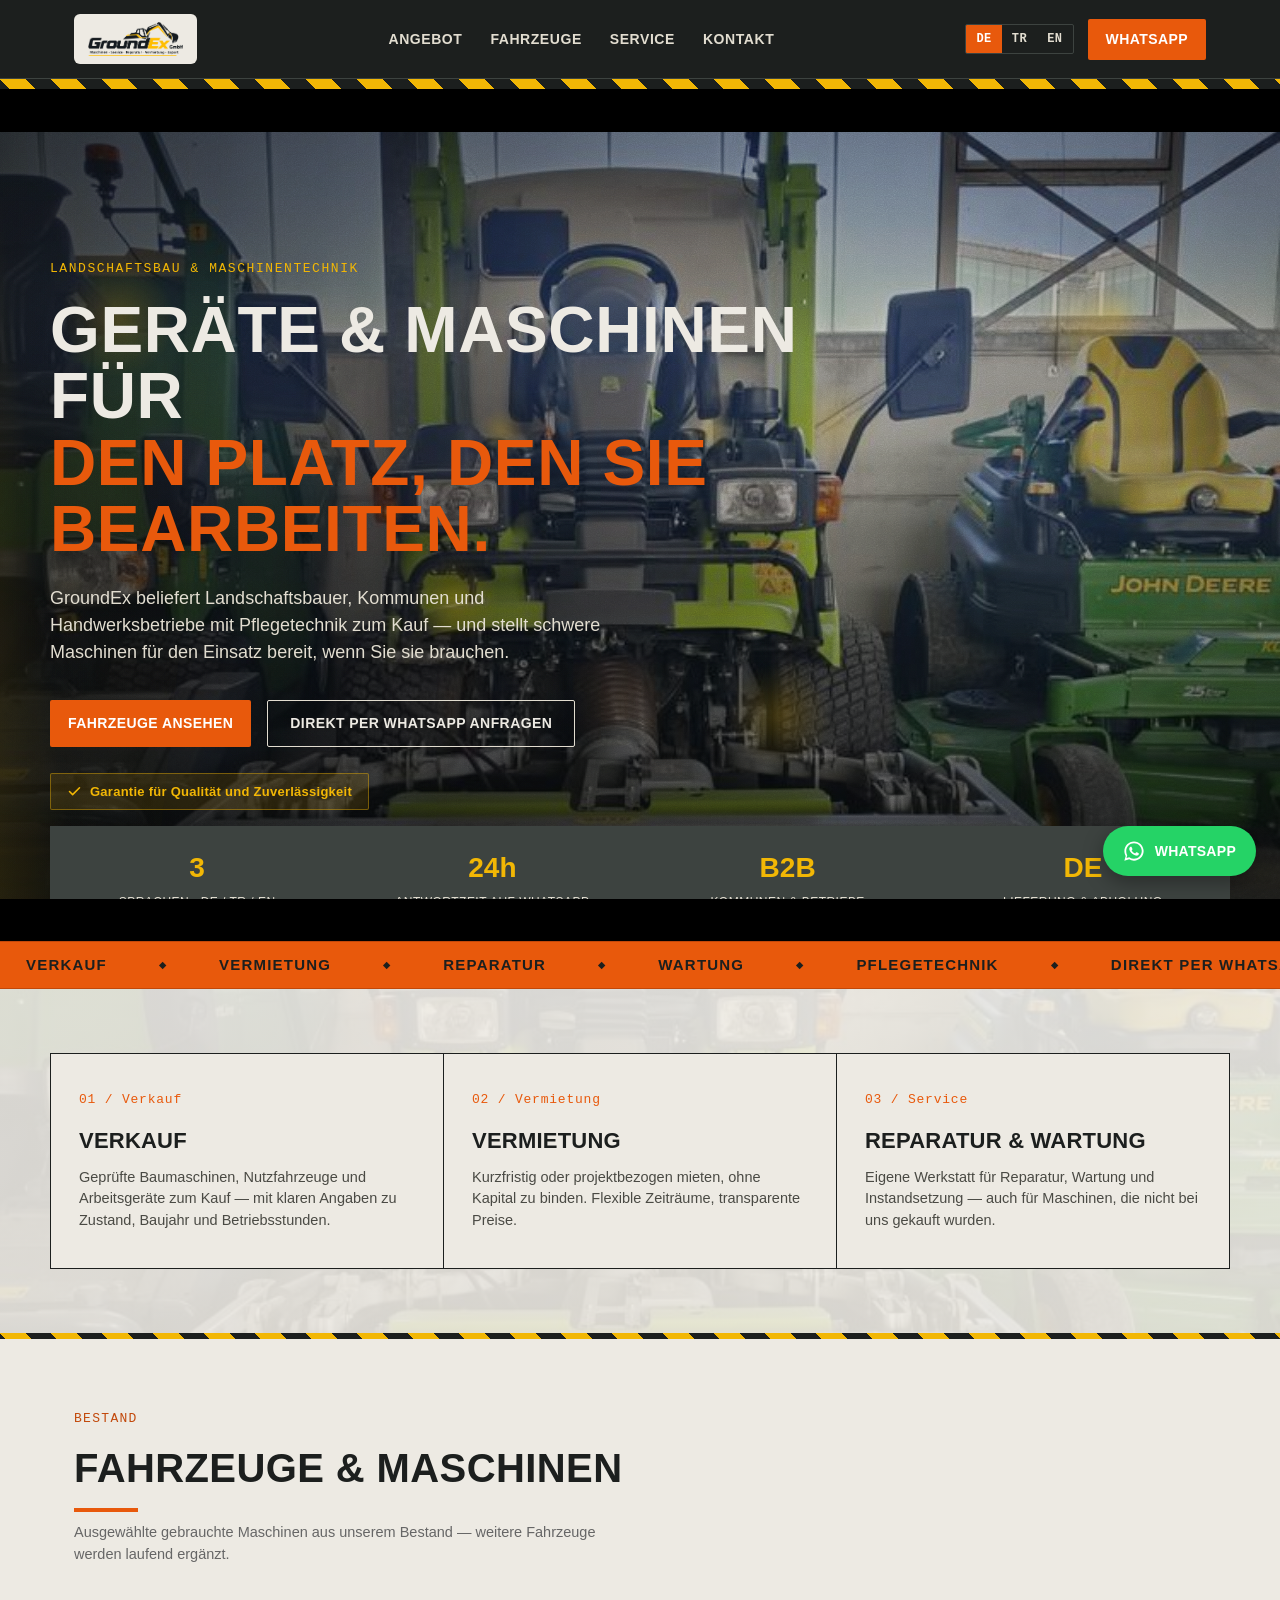
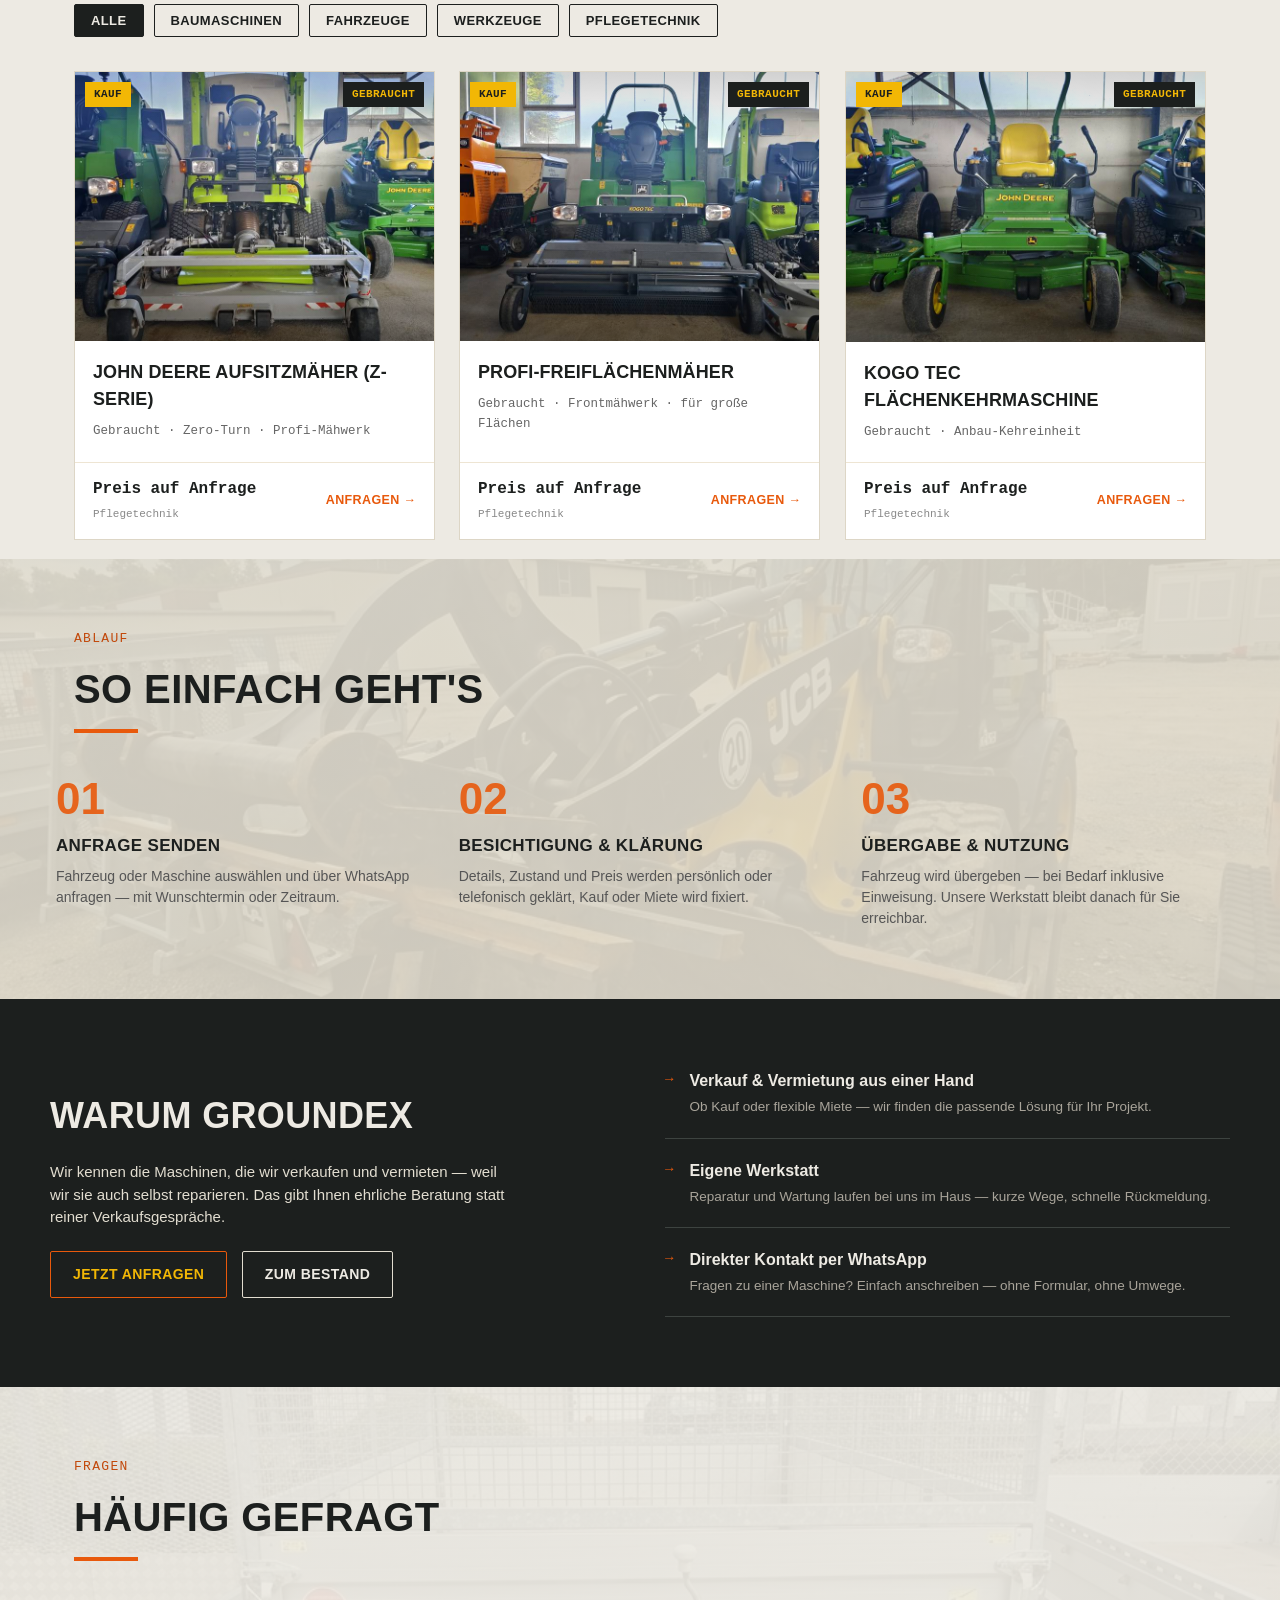
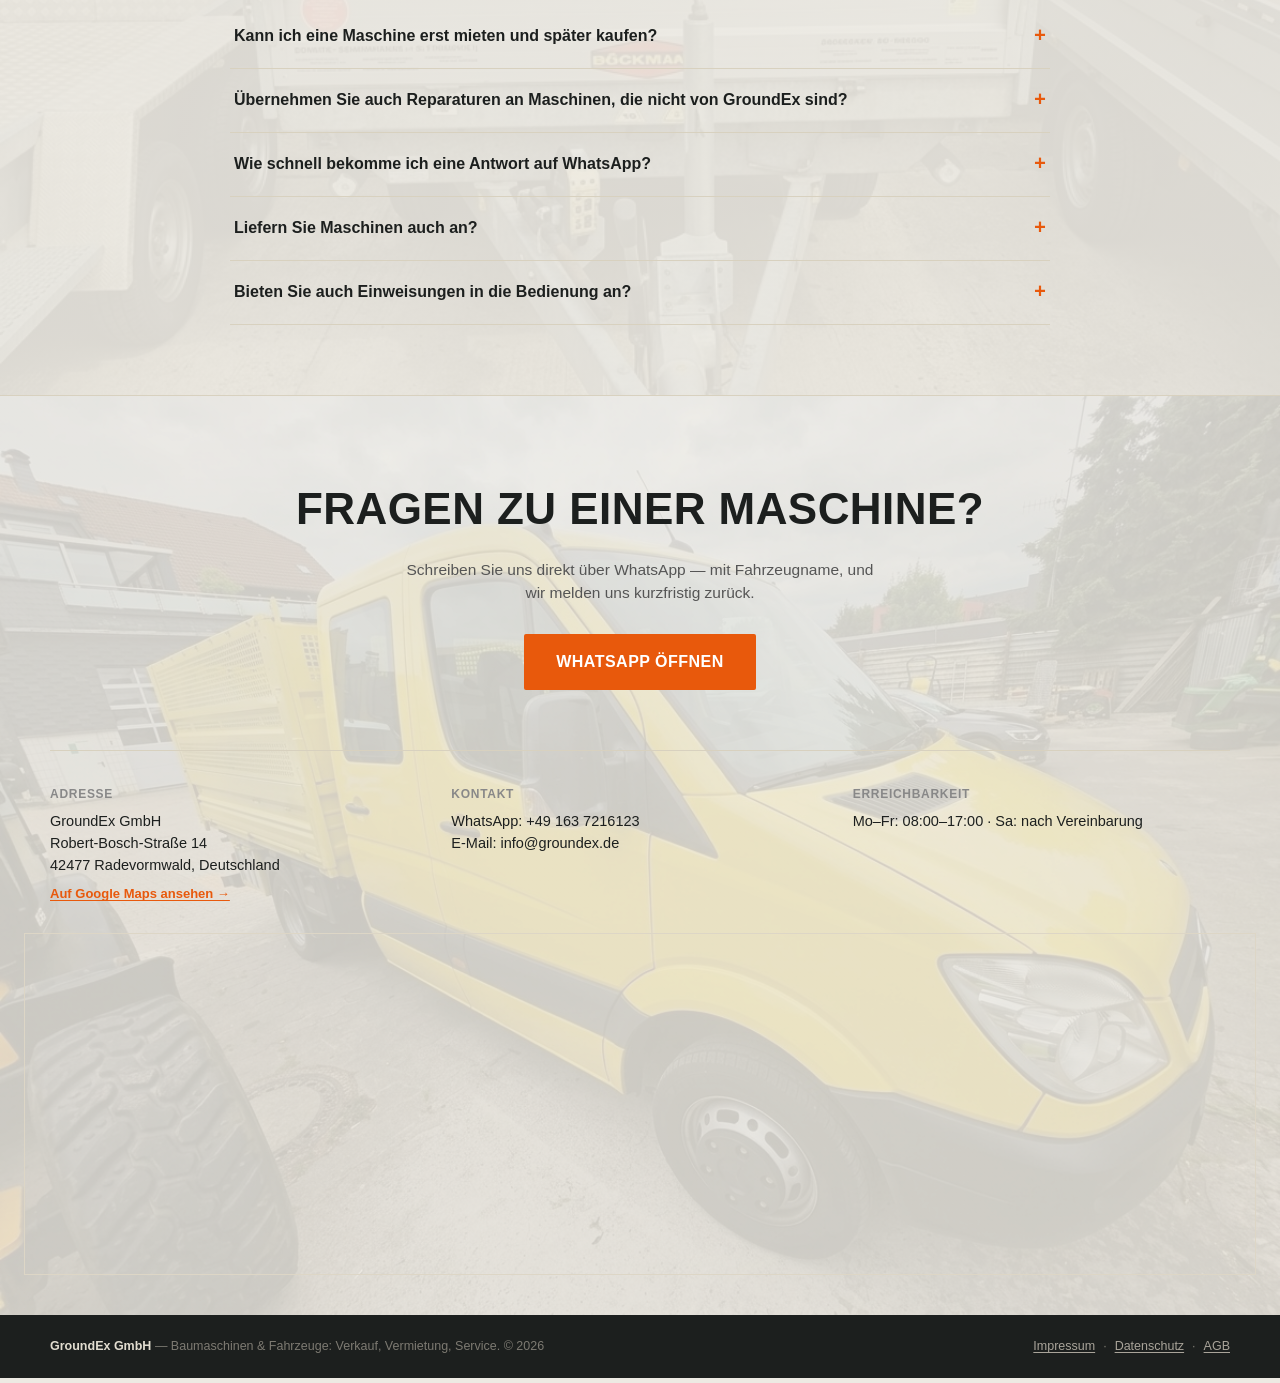
==== commit 20be0ea6: "Add files via upload" ====
--- a/index.html
+++ b/index.html
@@ -24,7 +24,7 @@
 <head>
 <meta charset="UTF-8">
 <meta name="viewport" content="width=device-width, initial-scale=1.0">
-<meta http-equiv="Content-Security-Policy" content="default-src 'self'; img-src 'self' data: https:; connect-src https://docs.google.com https://*.googleusercontent.com; style-src 'self' 'unsafe-inline' https://fonts.googleapis.com; font-src https://fonts.gstatic.com; script-src 'self' 'unsafe-inline'; base-uri 'none'; form-action 'none'; frame-ancestors 'none';">
+<meta http-equiv="Content-Security-Policy" content="default-src 'self'; img-src 'self' data: https:; connect-src https://docs.google.com https://*.googleusercontent.com; style-src 'self' 'unsafe-inline' https://fonts.googleapis.com; font-src https://fonts.gstatic.com; script-src 'self' 'unsafe-inline'; base-uri 'none'; form-action 'none'; frame-src https://www.google.com; frame-ancestors 'none';">
 <meta name="referrer" content="strict-origin-when-cross-origin">
 <title>GroundEx GmbH — Landschaftsbau &amp; Maschinentechnik: Verkauf, Vermietung, Service</title>
 <meta name="description" content="GroundEx GmbH beliefert Landschaftsbauer, Kommunen und Handwerksbetriebe mit Pflegetechnik zum Kauf und stellt schwere Maschinen zur Vermietung bereit. Eigener Reparaturservice, direkter Kontakt per WhatsApp.">
@@ -47,12 +47,12 @@
   "description": "Landschaftsbau- und Maschinentechnik: Verkauf, Vermietung und Reparatur von Pflegetechnik und Baumaschinen.",
   "address": {
     "@type": "PostalAddress",
-    "streetAddress": "Musterstraße 1",
-    "postalCode": "12345",
-    "addressLocality": "Musterstadt",
+    "streetAddress": "Robert-Bosch-Straße 14",
+    "postalCode": "42477",
+    "addressLocality": "Radevormwald",
     "addressCountry": "DE"
   },
-  "telephone": "+49XXXXXXXXXX",
+  "telephone": "+491637216123",
   "url": "https://emi0534.github.io/groundex-site/",
   "openingHours": "Mo-Fr 08:00-17:00"
 }
@@ -366,16 +366,6 @@
   .faq-a{max-height:0;overflow:hidden;transition:max-height .25s ease;}
   .faq-a p{padding:0 4px 20px;font-size:14.5px;color:#555;max-width:640px;}
 
-  /* TESTIMONIALS */
-  .testimonials{background:var(--concrete-2);padding:70px 24px;}
-  .testi-grid{max-width:1180px;margin:34px auto 0;display:grid;grid-template-columns:repeat(3,1fr);gap:24px;}
-  .testi-card{background:#fff;border:1.5px dashed #c9c2ae;padding:26px 22px;position:relative;}
-  .testi-tag{position:absolute;top:-11px;left:20px;background:var(--asphalt);color:var(--yellow);font-family:'IBM Plex Mono',monospace;font-size:10.5px;font-weight:600;padding:3px 10px;letter-spacing:0.05em;text-transform:uppercase;}
-  .testi-stars{color:var(--yellow);font-size:15px;letter-spacing:2px;margin-bottom:12px;}
-  .testi-text{font-size:14.5px;color:#444;line-height:1.6;margin-bottom:16px;font-style:italic;}
-  .testi-author{font-size:13px;font-weight:700;color:var(--asphalt);}
-  .testi-role{font-size:12px;color:#888;}
-  .testi-note{max-width:1180px;margin:24px auto 0;font-size:13px;color:#777;text-align:center;}
 
   /* VAKA ÇALIŞMALARI / REFERANS PROJELER */
   .cases{background:var(--concrete);padding:70px 24px;}
@@ -387,7 +377,6 @@
   .case-body h4{font-size:16px;margin-bottom:8px;}
   .case-body p{font-size:13.5px;color:#555;line-height:1.6;}
   @media (max-width:860px){.cases-grid{grid-template-columns:1fr;}}
-  @media (max-width:860px){.testi-grid{grid-template-columns:1fr;}}
 
   /* CONTACT / FOOTER */
   .contact{background:var(--concrete);padding:80px 24px 40px;text-align:center;border-top:1px solid #d8d1bf;}
@@ -396,6 +385,8 @@
   .contact .wa-btn{padding:16px 32px;font-size:16px;}
   .contact-info{max-width:1180px;margin:60px auto 0;padding-top:34px;border-top:1px solid #d8d1bf;display:grid;grid-template-columns:repeat(3,1fr);gap:24px;text-align:left;}
   .contact-info h4{font-size:12px;text-transform:uppercase;letter-spacing:0.06em;color:#888;margin-bottom:8px;}
+  .map-wrap{margin-top:28px;border:1px solid #ddd6c6;line-height:0;}
+  .map-wrap iframe{width:100%;height:340px;border:0;}
   .maps-link{display:inline-flex;align-items:center;gap:5px;margin-top:8px;font-size:13px;font-weight:700;color:var(--orange);text-decoration:underline;text-underline-offset:2px;}
   .maps-link:hover{color:var(--orange-dark);}
   .contact-info p{margin:0;color:var(--asphalt);font-size:14.5px;}
@@ -425,6 +416,15 @@
     .hero{padding:60px 20px 50px;}
     .nav-right{gap:8px;}
   }
+
+
+  /* ===== Bölüm arka plan fotoğrafları =====
+     Görünürlüğü ayarlamak için 0.90 değerini değiştir (düşük = fotoğraf daha belirgin).
+     Fotoğrafı değiştirmek için url(images/....jpg) kısmını değiştir. */
+  .services{background:linear-gradient(rgba(237,234,227,.90),rgba(237,234,227,.90)),url(images/product1.jpg) center/cover no-repeat;}
+  .process{background:linear-gradient(rgba(226,221,208,.90),rgba(226,221,208,.90)),url(images/jcb1.jpg) center/cover no-repeat;}
+  .faq{background:linear-gradient(rgba(237,234,227,.92),rgba(237,234,227,.92)),url(images/trailer1.jpg) center/cover no-repeat;}
+  .contact{background:linear-gradient(rgba(237,234,227,.86),rgba(237,234,227,.86)),url(images/sprinter1.jpg) center/cover no-repeat;}
 
   /* ===== Ürün detay penceresi (galeri + açıklama) ===== */
   .more-btn{align-self:flex-start;margin-top:6px;background:none;border:1px solid var(--asphalt);color:var(--asphalt);font:700 12px 'IBM Plex Mono',monospace;letter-spacing:.04em;text-transform:uppercase;padding:7px 12px;cursor:pointer;transition:background .15s,color .15s;}
@@ -560,7 +560,8 @@
   </div>
 </section>
 
-<section class="cases">
+<!-- GİZLİ: gerçek projeler hazır olunca style="display:none" kısmını sil -->
+<section class="cases" style="display:none">
   <div class="section-head reveal">
     <div class="eyebrow-dark" data-i18n="cases_eyebrow"></div>
     <h2 data-i18n="cases_title"></h2>
@@ -594,18 +595,6 @@
   </div>
 </section>
 
-<section class="testimonials">
-  <div class="section-head" style="padding-top:0;">
-    <div class="eyebrow-dark" data-i18n="testi_eyebrow"></div>
-    <h2 data-i18n="testi_title"></h2>
-    <p class="note" data-i18n="testi_note"></p>
-  </div>
-  <div class="testi-grid" id="testi-list"></div>
-  <div style="text-align:center;margin-top:32px;">
-    <a href="#" id="testi-cta" target="_blank" rel="noopener noreferrer" class="btn-outline" style="border-color:var(--asphalt);color:var(--asphalt);display:inline-flex;"></a>
-  </div>
-</section>
-
 <section class="faq">
   <div class="section-head" style="padding-top:0;">
     <div class="eyebrow-dark" data-i18n="faq_eyebrow"></div>
@@ -622,18 +611,19 @@
   <div class="contact-info">
     <div>
       <h4 data-i18n="addr_label"></h4>
-      <p>GroundEx GmbH<br>Musterstraße 1<br>12345 Musterstadt, Deutschland</p>
+      <p>GroundEx GmbH<br>Robert-Bosch-Straße 14<br>42477 Radevormwald, Deutschland</p>
       <a href="#" id="maps-link" target="_blank" rel="noopener noreferrer" class="maps-link" data-i18n="addr_maps"></a>
     </div>
     <div>
       <h4 data-i18n="contact_label"></h4>
-      <p>WhatsApp: +49 XXX XXXXXXX<br>E-Mail: info@groundex.de</p>
+      <p>WhatsApp: +49 163 7216123<br>E-Mail: info@groundex.de</p>
     </div>
     <div>
       <h4 data-i18n="hours_label"></h4>
       <p data-i18n="hours_value"></p>
     </div>
   </div>
+  <div class="map-wrap"><iframe id="map-frame" title="GroundEx GmbH – Google Maps" loading="lazy" referrerpolicy="no-referrer-when-downgrade" allowfullscreen></iframe></div>
 </section>
 
 <footer>
@@ -657,9 +647,9 @@
 
 <script>
   // ============ AYARLAR — buradan düzenle ============
-  const WHATSAPP_NUMBER = "49XXXXXXXXXX"; // örn: "491701234567"
+  const WHATSAPP_NUMBER = "491637216123"; // örn: "491701234567"
   // Adres değişince bu satırı güncelle — hem yazı hem Google Haritalar linki buradan otomatik oluşur.
-  const COMPANY_ADDRESS = "Musterstraße 1, 12345 Musterstadt, Deutschland";
+  const COMPANY_ADDRESS = "Robert-Bosch-Straße 14, 42477 Radevormwald, Deutschland";
 
   // ============ ARAÇ / MALZEME LİSTESİ ============
   const machines = [
@@ -669,16 +659,6 @@
   ];
 
   // ============ ÇEVİRİLER ============
-  // ============ YORUMLAR (moderasyonlu — Google Form'dan onaylananlar buraya eklenir) ============
-  // Yeni onaylanmış bir yorum eklemek için: aşağıdaki listeye bir satır kopyala-yapıştır yap, bilgileri değiştir.
-  // stars: 1-5 arası tam sayı.
-  const REVIEW_FORM_URL = "https://forms.gle/PLACEHOLDER"; // Google Form linkini buraya yapıştır
-  const testimonials = [
-    { text:"So könnte eine echte Bewertung aussehen: kurz, ehrlich, mit konkretem Bezug zur Maschine oder zum Service.", author:"Platzhalter-Name", role:"Landschaftsbau-Betrieb", stars:5, example:true },
-    { text:"Beispieltext für eine Bewertung zur Vermietung — wird durch echtes Kundenfeedback ersetzt.", author:"Platzhalter-Name", role:"Kommunaler Betrieb", stars:5, example:true },
-    { text:"Beispieltext für eine Bewertung zum Reparaturservice — wird durch echtes Kundenfeedback ersetzt.", author:"Platzhalter-Name", role:"Handwerksbetrieb", stars:5, example:true },
-  ];
-
   const i18n = {
     de: {
       nav_angebot:"Angebot", nav_fahrzeuge:"Fahrzeuge", nav_service:"Service", nav_kontakt:"Kontakt", nav_wa:"WhatsApp",
@@ -853,6 +833,8 @@
     document.getElementById("wa-hero").href = waLink(t.wa_default);
     document.getElementById("wa-contact").href = waLink(t.wa_default);
     const mapsLink = document.getElementById("maps-link");
+    const mapFrame = document.getElementById("map-frame");
+    if(mapFrame && !mapFrame.src) mapFrame.src = "https://www.google.com/maps?q=" + encodeURIComponent(COMPANY_ADDRESS) + "&output=embed";
     if(mapsLink) mapsLink.href = "https://www.google.com/maps/search/?api=1&query=" + encodeURIComponent(COMPANY_ADDRESS);
     document.getElementById("wa-float").href = waLink(t.wa_default);
     document.querySelectorAll(".lang-btn").forEach(b=>b.classList.toggle("active", b.dataset.lang===currentLang));
@@ -988,32 +970,6 @@
     observeReveals();
   }
 
-  function renderTestimonials(){
-    const t = i18n[currentLang];
-    const list = document.getElementById("testi-list");
-    if(!list) return;
-    list.innerHTML = "";
-    testimonials.forEach(rev=>{
-      const card = document.createElement("div");
-      card.className = "testi-card reveal";
-      const stars = "★".repeat(rev.stars) + "☆".repeat(5-rev.stars);
-      card.innerHTML = `
-        ${rev.example ? `<span class="testi-tag">${t.testi_tag}</span>` : ""}
-        <div class="testi-stars">${stars}</div>
-        <p class="testi-text">${escapeHtml(rev.text)}</p>
-        <div class="testi-author">${escapeHtml(rev.author)}</div>
-        <div class="testi-role">${escapeHtml(rev.role)}</div>
-      `;
-      list.appendChild(card);
-    });
-    const ctaBtn = document.getElementById("testi-cta");
-    if(ctaBtn){
-      ctaBtn.href = REVIEW_FORM_URL;
-      ctaBtn.textContent = t.testi_cta;
-    }
-    observeReveals();
-  }
-
   function animateCount(el, targetText){
     const match = targetText.match(/^(\d+)(.*)$/);
     if(!match){ el.textContent = targetText; return; }
@@ -1052,7 +1008,6 @@
     renderCards();
     renderFaq();
     renderCases();
-    renderTestimonials();
   }
 
   document.querySelectorAll(".lang-btn").forEach(btn=>{
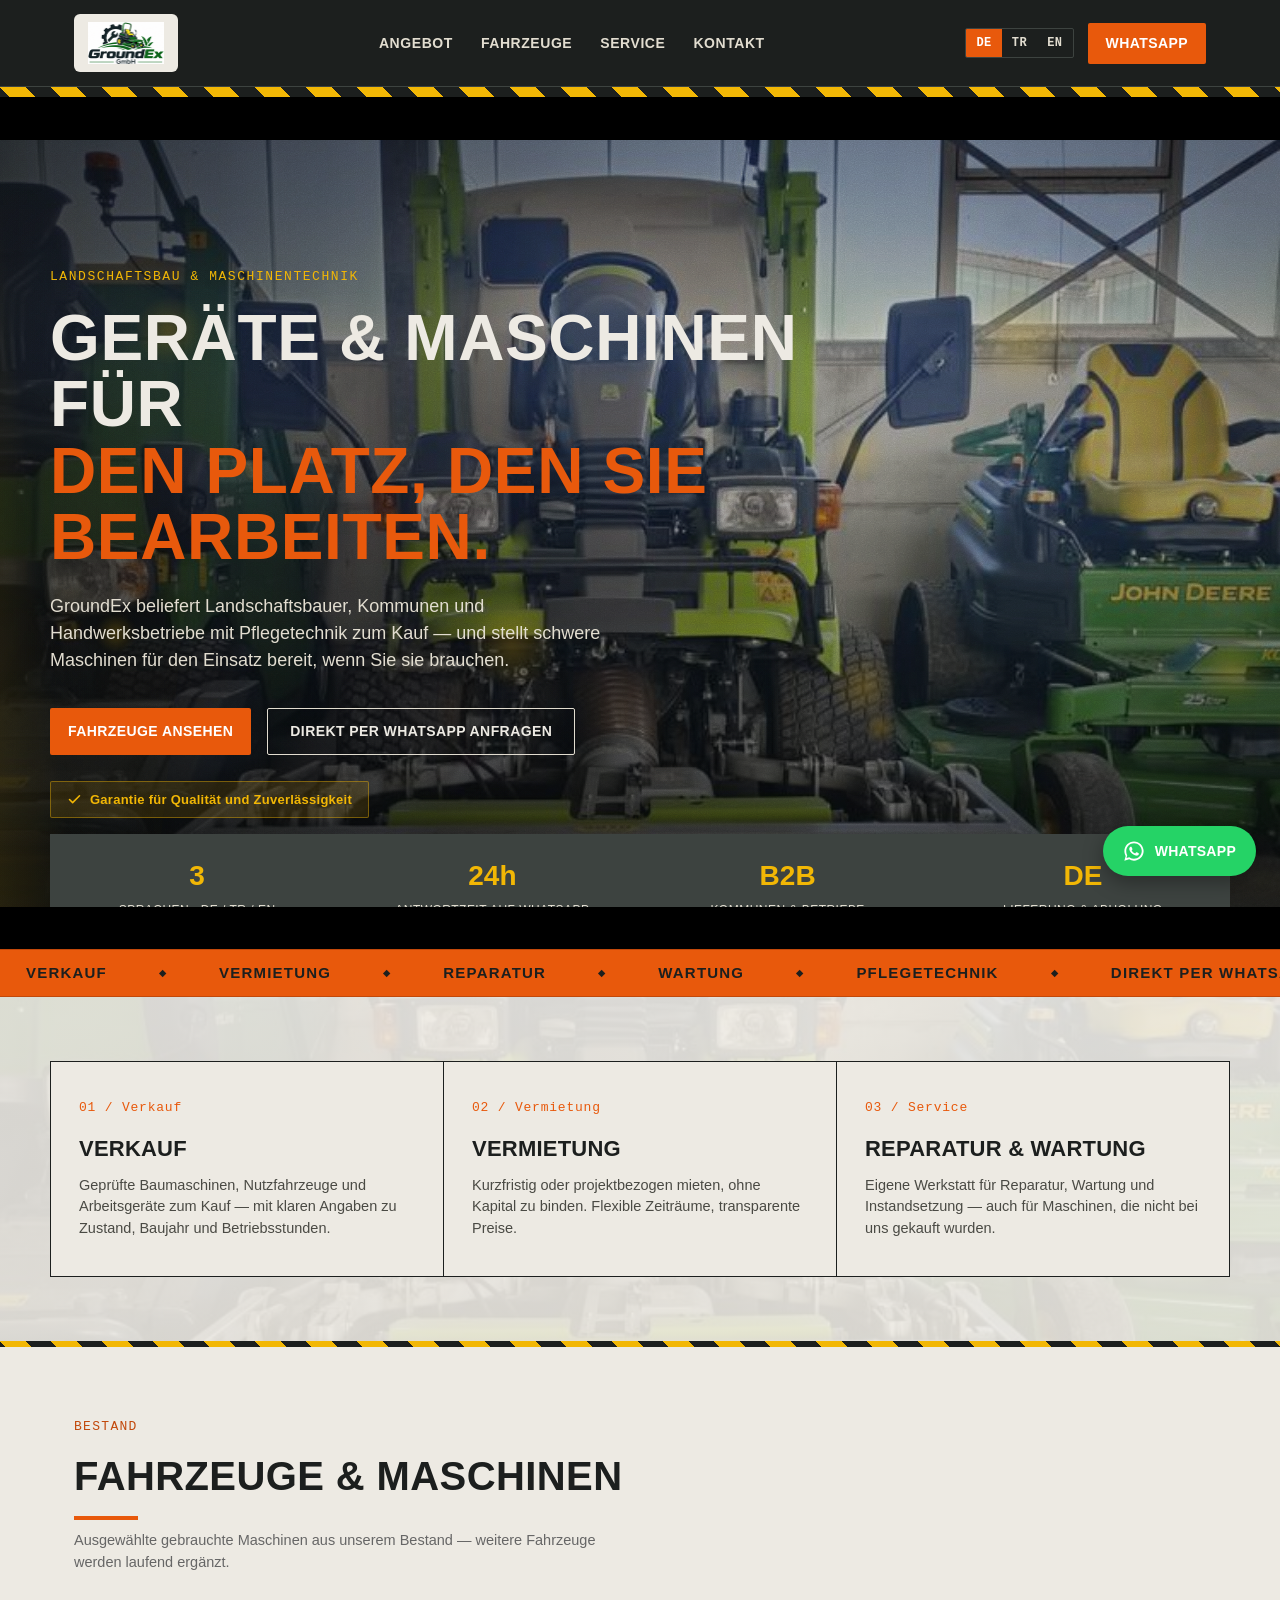
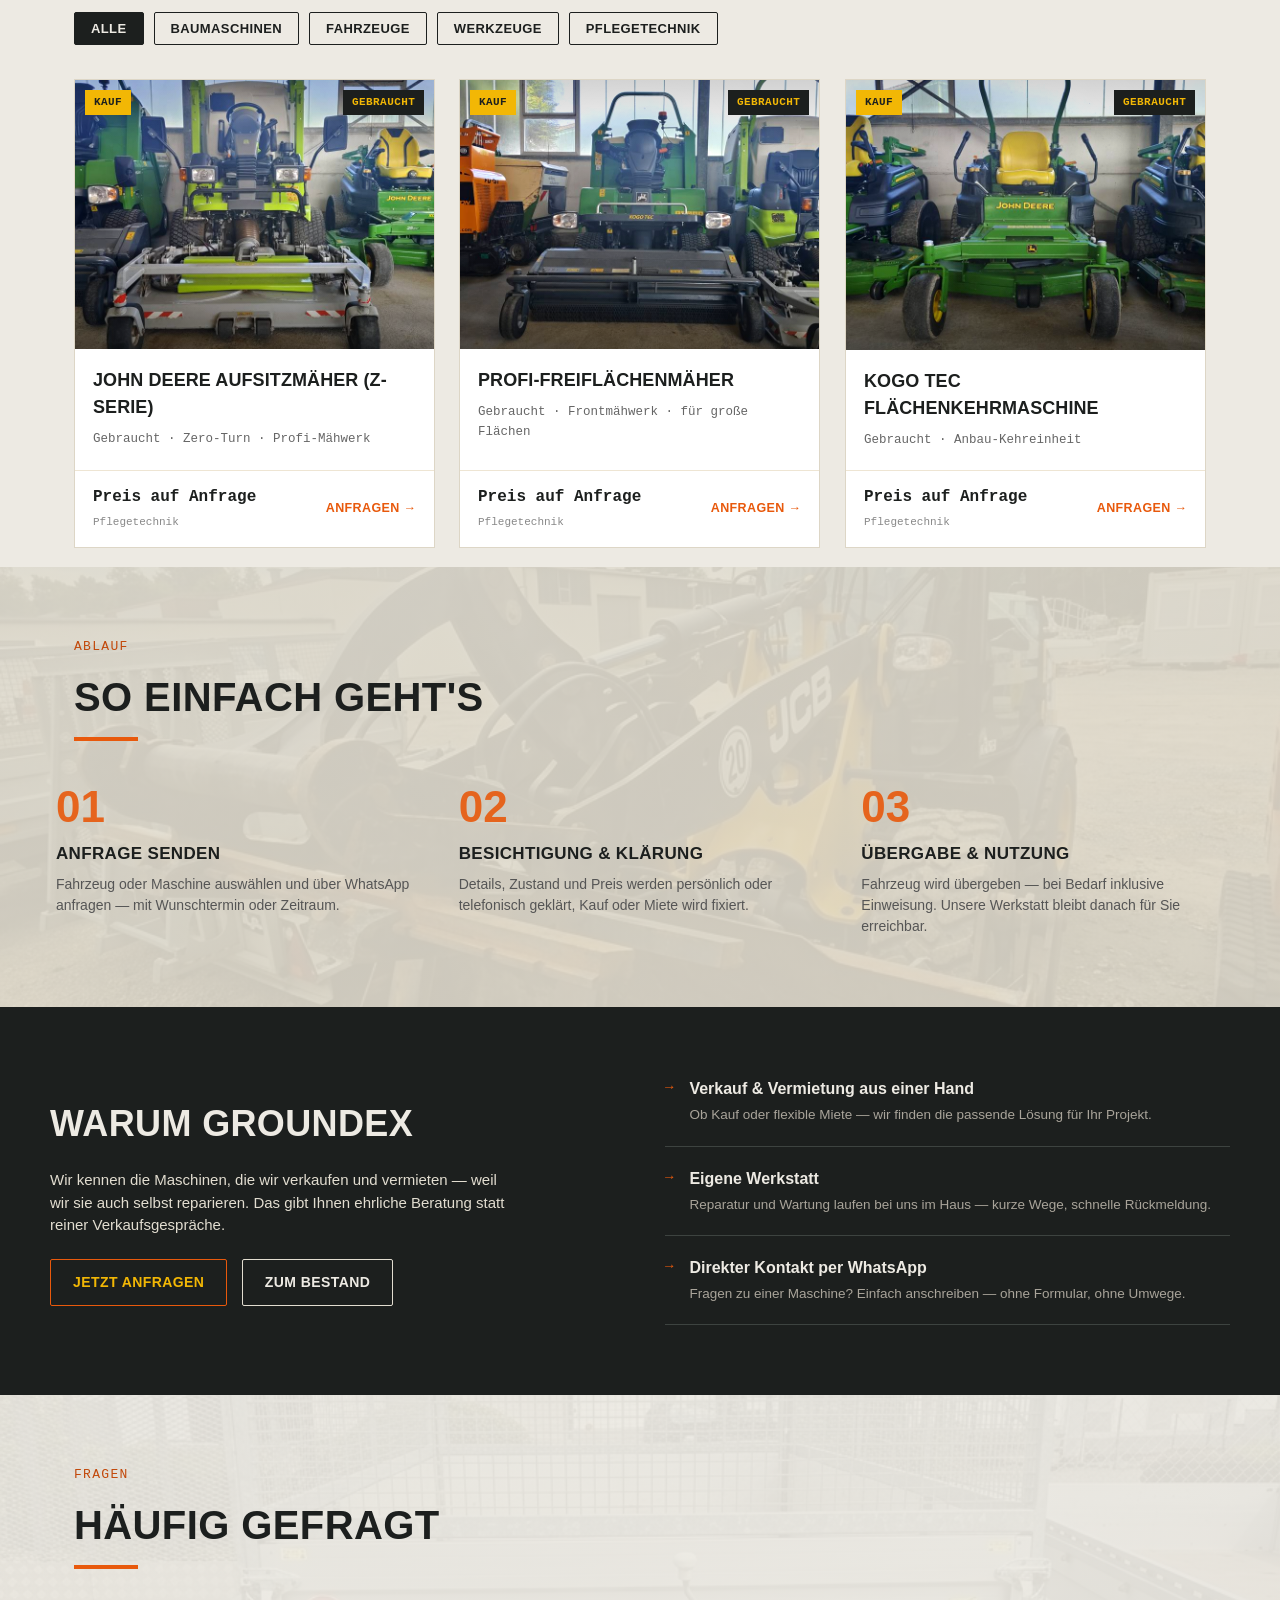
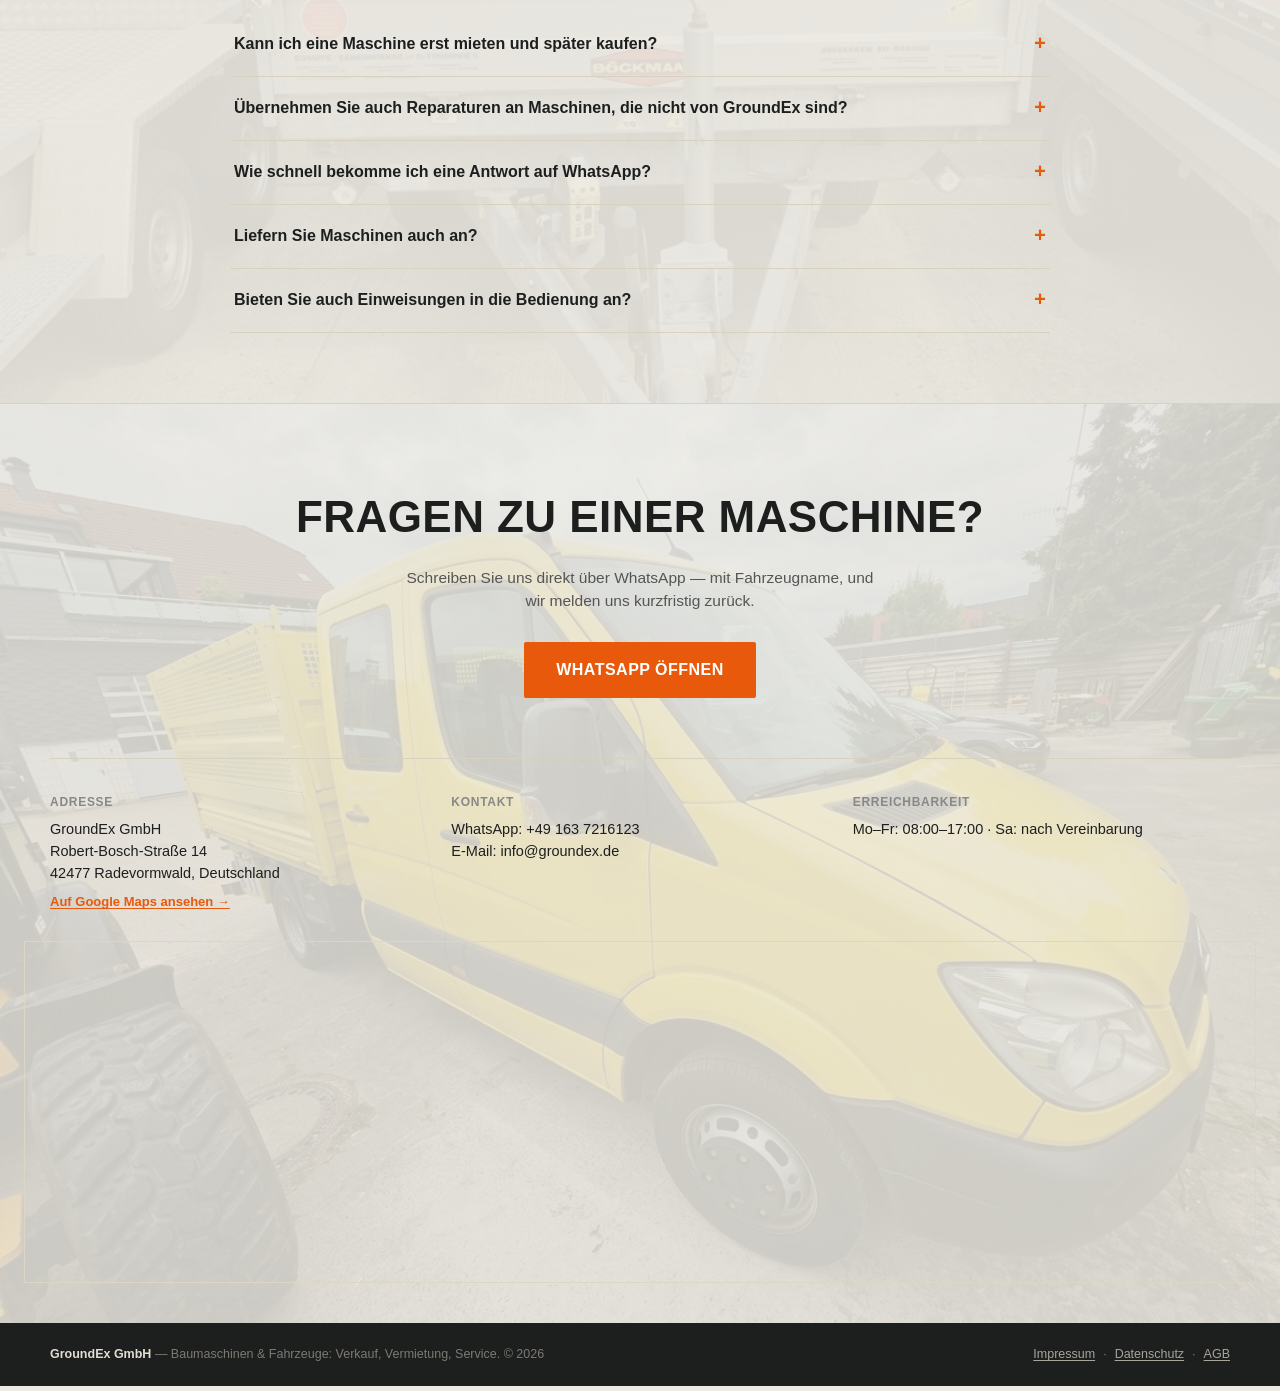
==== commit f043af96: "Add files via upload" ====
--- a/index.html
+++ b/index.html
@@ -57,7 +57,7 @@
   "openingHours": "Mo-Fr 08:00-17:00"
 }
 </script>
-<link rel="icon" type="image/png" href="[data-uri]">
+<link rel="icon" type="image/png" href="[data-uri]">
 <link rel="preconnect" href="https://fonts.googleapis.com">
 <link href="https://fonts.googleapis.com/css2?family=Oswald:wght@500;600;700&family=Inter:wght@400;500;600;700&family=IBM+Plex+Mono:wght@500;600&display=swap" rel="stylesheet">
 <style>
@@ -114,7 +114,7 @@
   .navbar{display:flex;align-items:center;justify-content:space-between;padding:14px 24px;max-width:1180px;margin:0 auto;gap:16px;}
   .logo{display:flex;align-items:center;gap:2px;font-family:'Oswald',sans-serif;font-weight:700;font-size:22px;color:var(--concrete);letter-spacing:0.02em;flex-shrink:0;
     background:var(--concrete);padding:8px 14px;border-radius:6px;}
-  .logo img{height:34px;width:auto;display:block;}
+  .logo img{height:42px;width:auto;display:block;}
   .tagline-badge{display:inline-flex;align-items:center;gap:8px;background:rgba(242,183,5,0.12);border:1px solid rgba(242,183,5,0.4);color:var(--yellow);padding:8px 16px;border-radius:2px;font-size:13px;font-weight:600;letter-spacing:0.02em;margin-top:26px;}
   .tagline-badge svg{width:15px;height:15px;flex-shrink:0;}
   .logo span.box{background:var(--orange);color:var(--asphalt);padding:2px 8px;margin-left:2px;}
@@ -454,7 +454,7 @@
 
 <header>
   <div class="navbar">
-    <a href="#top" class="logo"><img src="[data-uri]" alt="GroundEx GmbH Logo"></a>
+    <a href="#top" class="logo"><img src="[data-uri]" alt="GroundEx GmbH Logo"></a>
     <nav class="links">
       <a href="#angebot" data-i18n="nav_angebot"></a>
       <a href="#fahrzeuge" data-i18n="nav_fahrzeuge"></a>
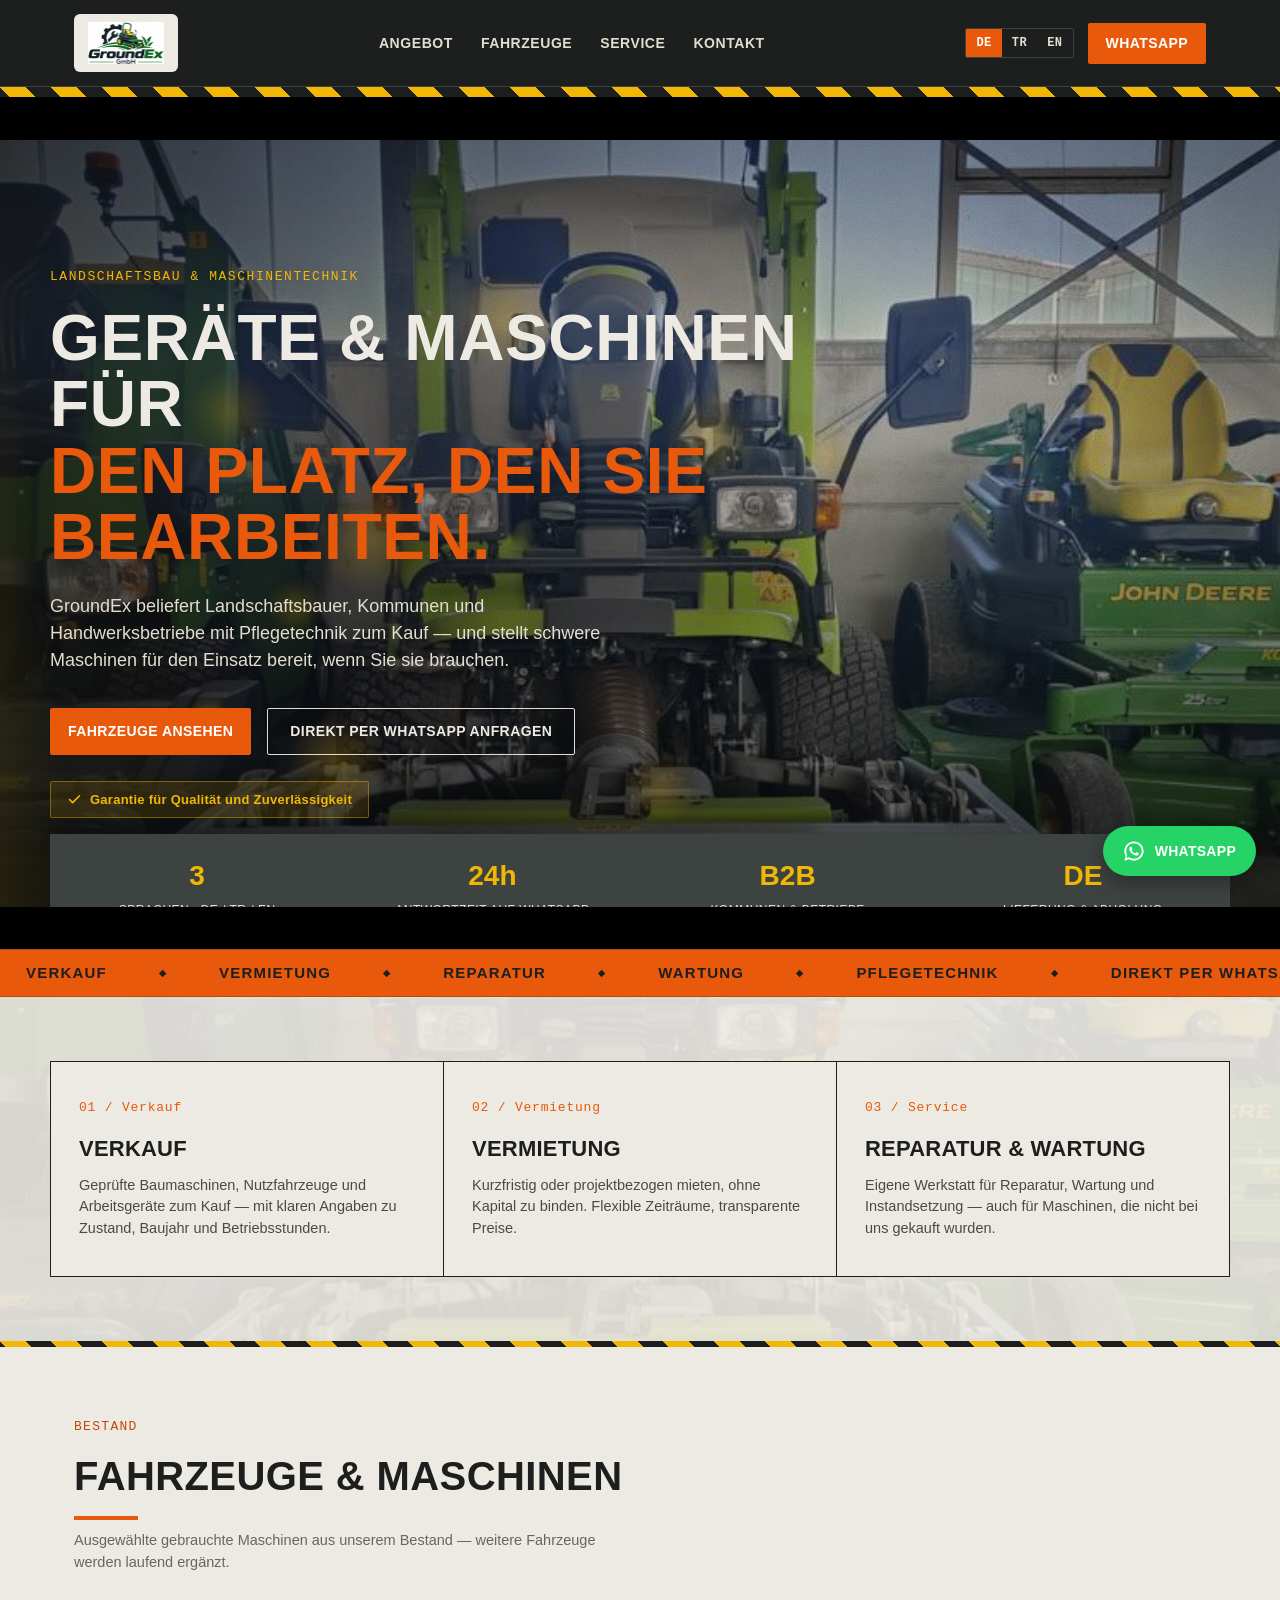
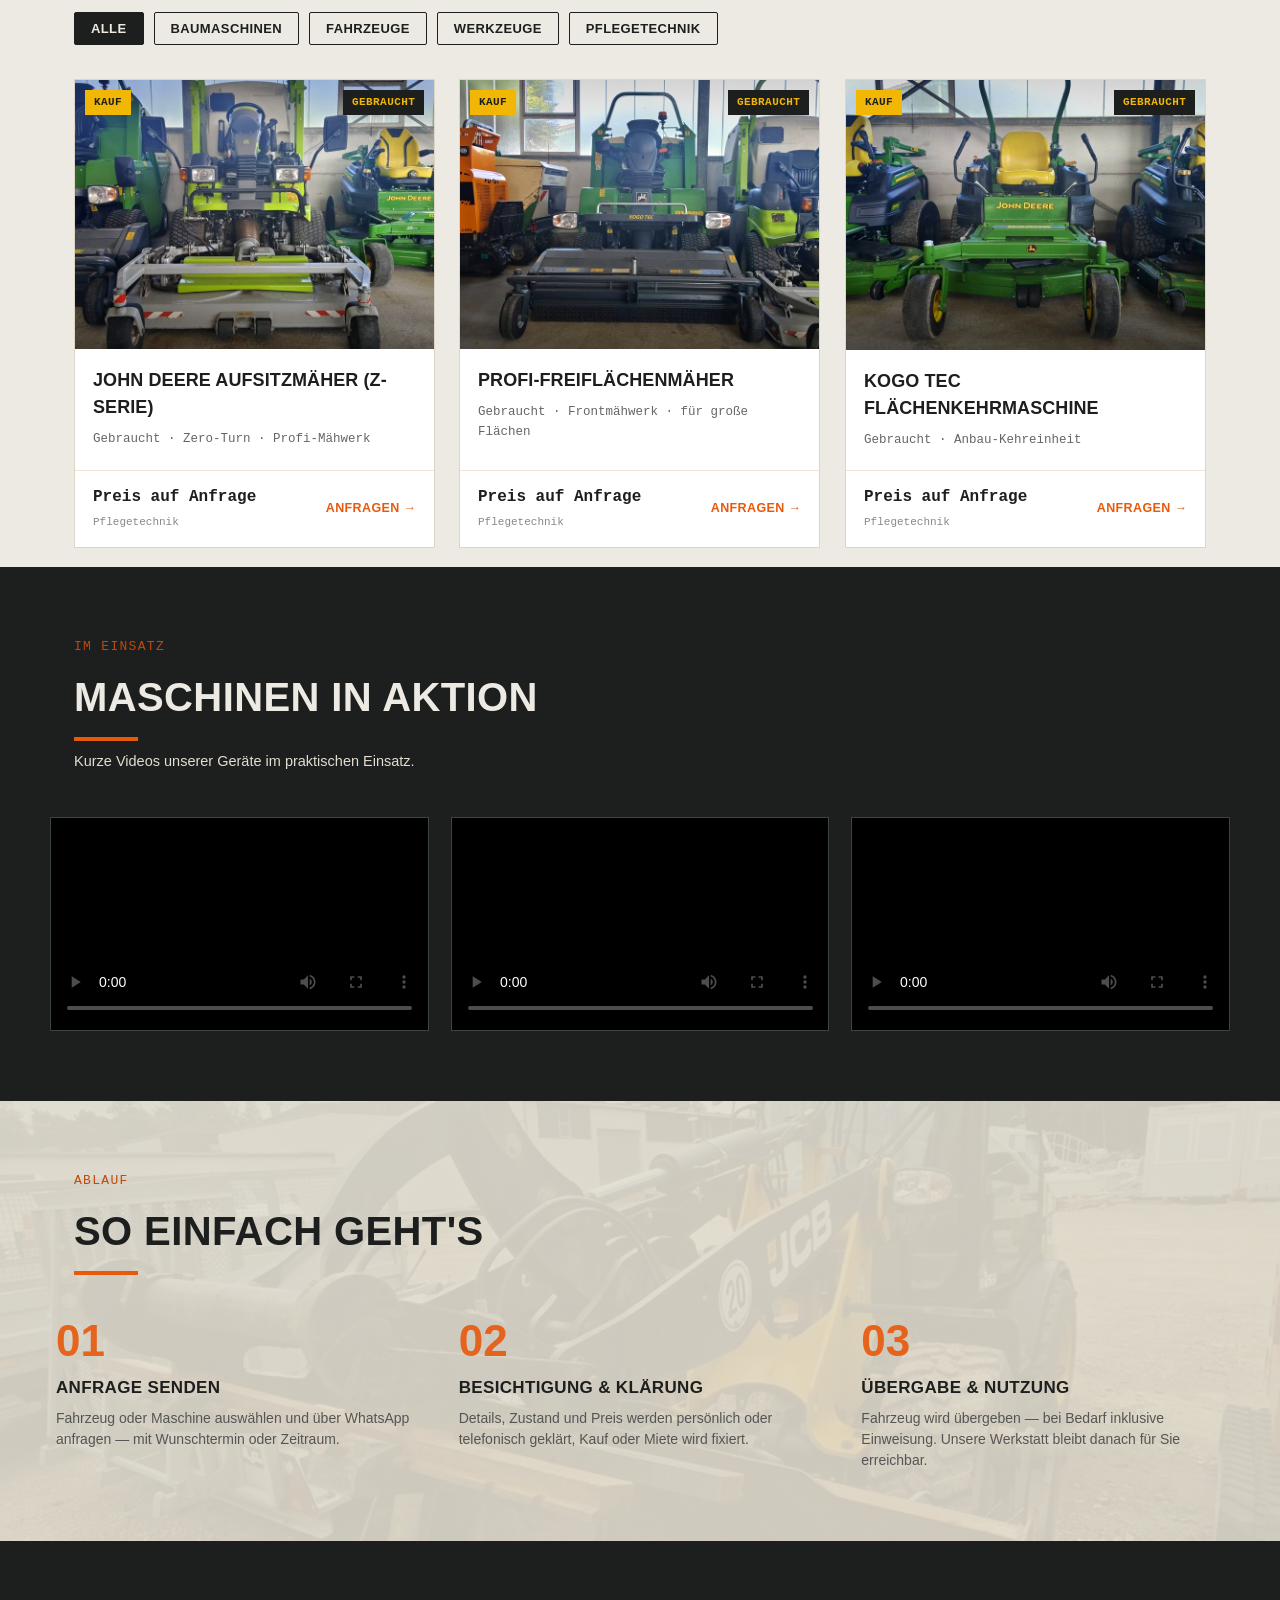
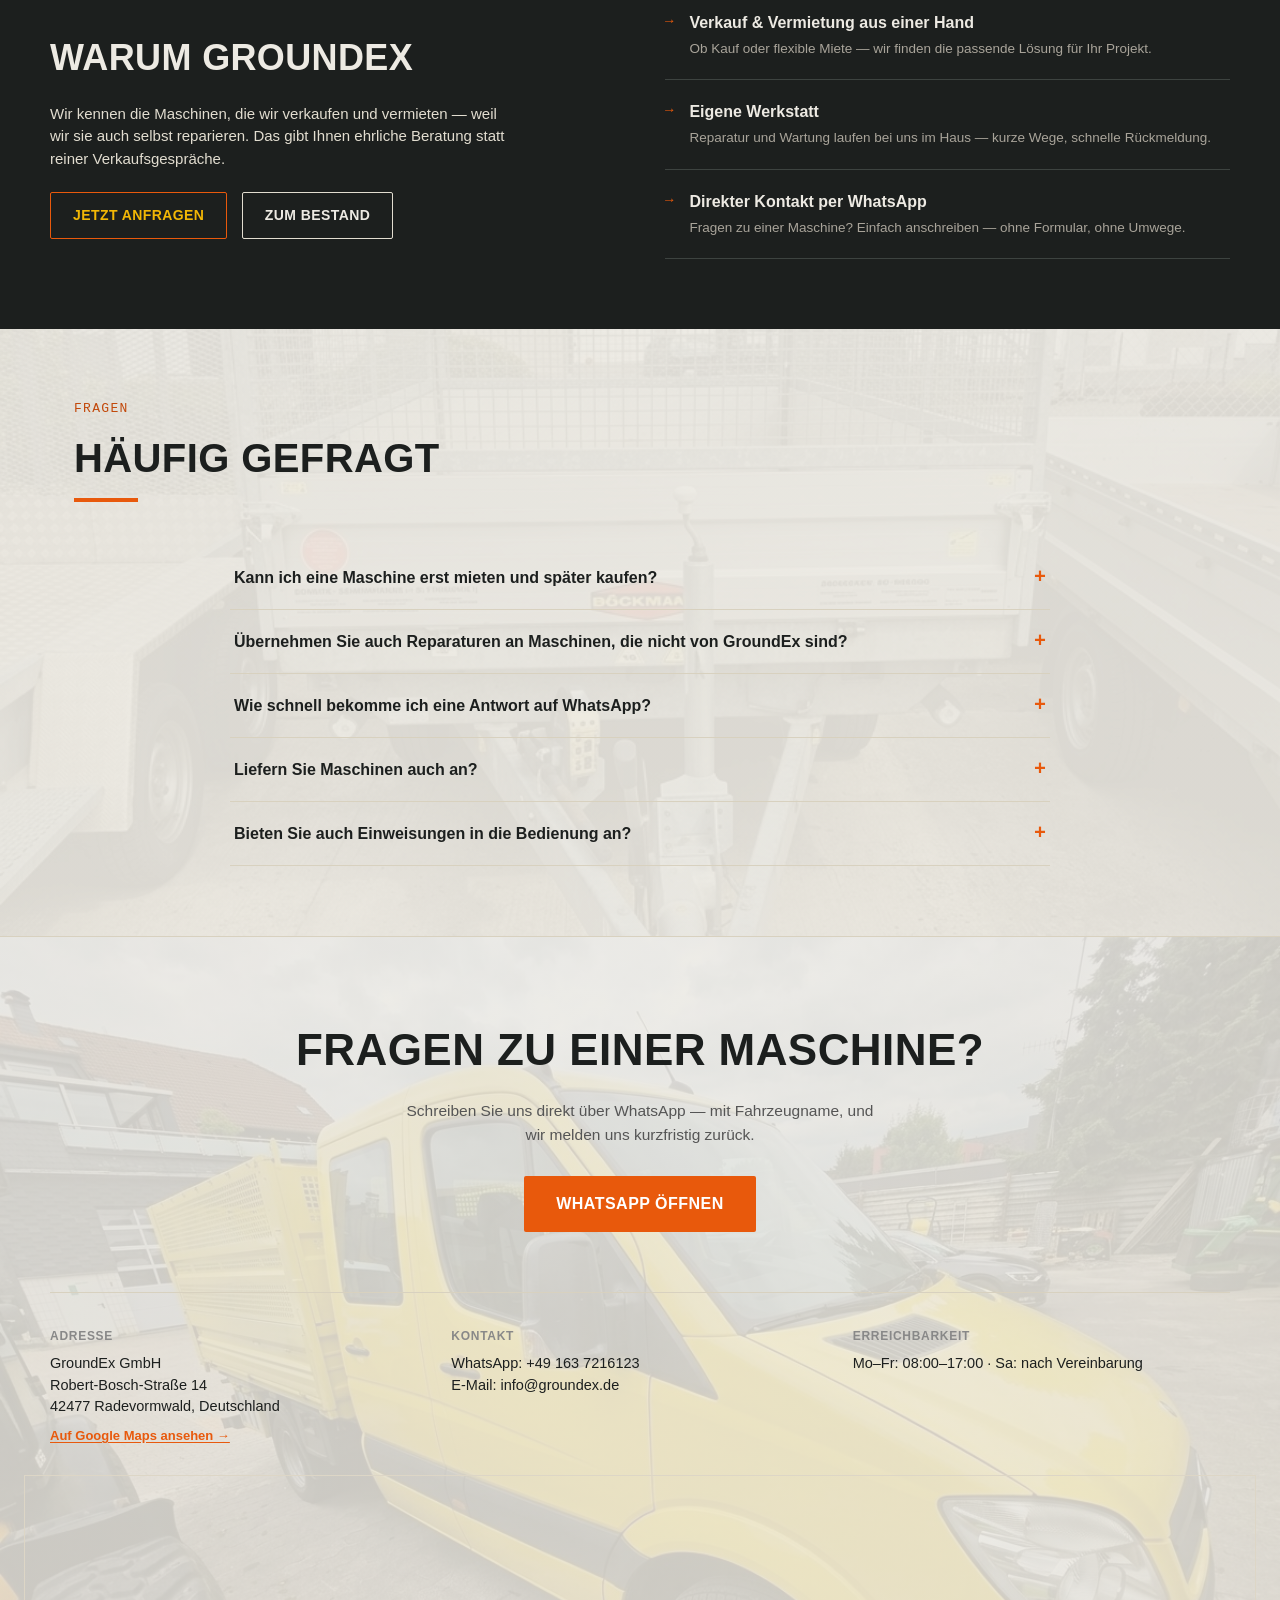
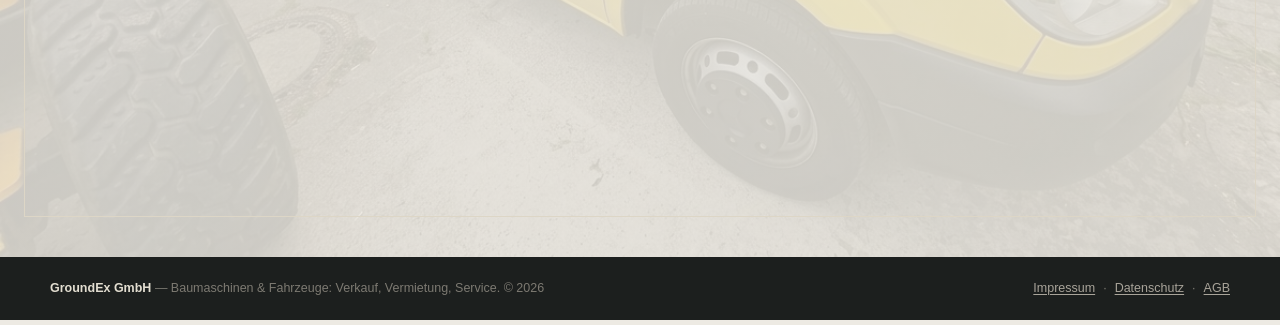
==== commit d98148c5: "Add files via upload" ====
--- a/index.html
+++ b/index.html
@@ -447,6 +447,13 @@
   .pm-cta{display:inline-block;background:var(--orange);color:#fff;font-weight:700;text-transform:uppercase;letter-spacing:.03em;padding:12px 18px;text-align:center;margin-top:auto;}
   .pm-cta:hover{background:var(--orange-dark);}
   @media(max-width:720px){.pm-box{grid-template-columns:1fr;}}
+
+  /* ===== Video galerisi ===== */
+  .videos{background:var(--asphalt);color:var(--concrete);padding:70px 24px;}
+  .video-grid{max-width:1180px;margin:34px auto 0;display:grid;grid-template-columns:repeat(3,1fr);gap:22px;}
+  .video-card{background:#000;border:1px solid var(--line);overflow:hidden;}
+  .video-card video{width:100%;aspect-ratio:848/478;display:block;background:#000;}
+  @media(max-width:860px){.video-grid{grid-template-columns:1fr;}}
 </style>
   <link rel="stylesheet" href="groundex-extras.css">
 <script src="groundex-extras.js" defer></script>
@@ -536,6 +543,31 @@
   <div class="machine-grid" id="machine-grid"></div>
 </section>
 
+<section class="videos">
+  <div class="section-head reveal" style="padding-top:0;">
+    <div class="eyebrow-dark" data-i18n="vid_eyebrow"></div>
+    <h2 data-i18n="vid_title" style="color:var(--concrete);"></h2>
+    <p class="note" data-i18n="vid_note" style="color:var(--concrete-2);"></p>
+  </div>
+  <div class="video-grid reveal">
+    <div class="video-card">
+      <video controls preload="metadata" poster="videos/demo1-poster.jpg" playsinline>
+        <source src="videos/demo1.mp4" type="video/mp4">
+      </video>
+    </div>
+    <div class="video-card">
+      <video controls preload="metadata" poster="videos/demo2-poster.jpg" playsinline>
+        <source src="videos/demo2.mp4" type="video/mp4">
+      </video>
+    </div>
+    <div class="video-card">
+      <video controls preload="metadata" poster="videos/demo3-poster.jpg" playsinline>
+        <source src="videos/demo3.mp4" type="video/mp4">
+      </video>
+    </div>
+  </div>
+</section>
+
 <section class="process" id="service">
   <div class="section-head" style="padding-top:0;">
     <div class="eyebrow-dark" data-i18n="process_eyebrow"></div>
@@ -673,6 +705,7 @@
       svc3_num:"03 / Service", svc3_title:"Reparatur & Wartung", svc3_desc:"Eigene Werkstatt für Reparatur, Wartung und Instandsetzung — auch für Maschinen, die nicht bei uns gekauft wurden.",
       fz_eyebrow:"Bestand", fz_title:"Fahrzeuge & Maschinen",
       fz_note:"Ausgewählte gebrauchte Maschinen aus unserem Bestand — weitere Fahrzeuge werden laufend ergänzt.",
+      vid_eyebrow:"Im Einsatz", vid_title:"Maschinen in Aktion", vid_note:"Kurze Videos unserer Geräte im praktischen Einsatz.",
       process_eyebrow:"Ablauf", process_title:"So einfach geht's",
       step1_title:"Anfrage senden", step1_desc:"Fahrzeug oder Maschine auswählen und über WhatsApp anfragen — mit Wunschtermin oder Zeitraum.",
       step2_title:"Besichtigung & Klärung", step2_desc:"Details, Zustand und Preis werden persönlich oder telefonisch geklärt, Kauf oder Miete wird fixiert.",
@@ -722,6 +755,7 @@
       svc3_num:"03 / Servis", svc3_title:"Tamir & Bakım", svc3_desc:"Kendi atölyemizde tamir, bakım ve onarım — bizden alınmamış makineler için de geçerlidir.",
       fz_eyebrow:"Envanter", fz_title:"Araçlar & Makineler",
       fz_note:"Envanterimizden seçilmiş ikinci el makineler — yeni ürünler düzenli olarak eklenmektedir.",
+      vid_eyebrow:"İş Başında", vid_title:"Makineler Çalışırken", vid_note:"Ekipmanlarımızın saha kullanımından kısa görüntüler.",
       process_eyebrow:"Nasıl çalışır", process_title:"Bu kadar basit",
       step1_title:"Talep gönder", step1_desc:"Aracı veya makineyi seç, WhatsApp üzerinden istediğin tarih ya da süreyle birlikte ulaş.",
       step2_title:"Görüşme & netleştirme", step2_desc:"Detaylar, durum ve fiyat telefonda ya da yüz yüze netleştirilir, satış veya kiralama karara bağlanır.",
@@ -771,6 +805,7 @@
       svc3_num:"03 / Service", svc3_title:"Repair & Maintenance", svc3_desc:"Our own workshop handles repair, maintenance and servicing — including machines not purchased from us.",
       fz_eyebrow:"Inventory", fz_title:"Vehicles & Machines",
       fz_note:"Selected used machinery from our current inventory — more items are added regularly.",
+      vid_eyebrow:"In Action", vid_title:"Equipment in Action", vid_note:"Short clips of our machines at work in the field.",
       process_eyebrow:"How it works", process_title:"It's this simple",
       step1_title:"Send an inquiry", step1_desc:"Pick a vehicle or machine and reach out on WhatsApp with your preferred date or rental period.",
       step2_title:"Viewing & details", step2_desc:"Condition and price are clarified in person or by phone, and the sale or rental is confirmed.",
